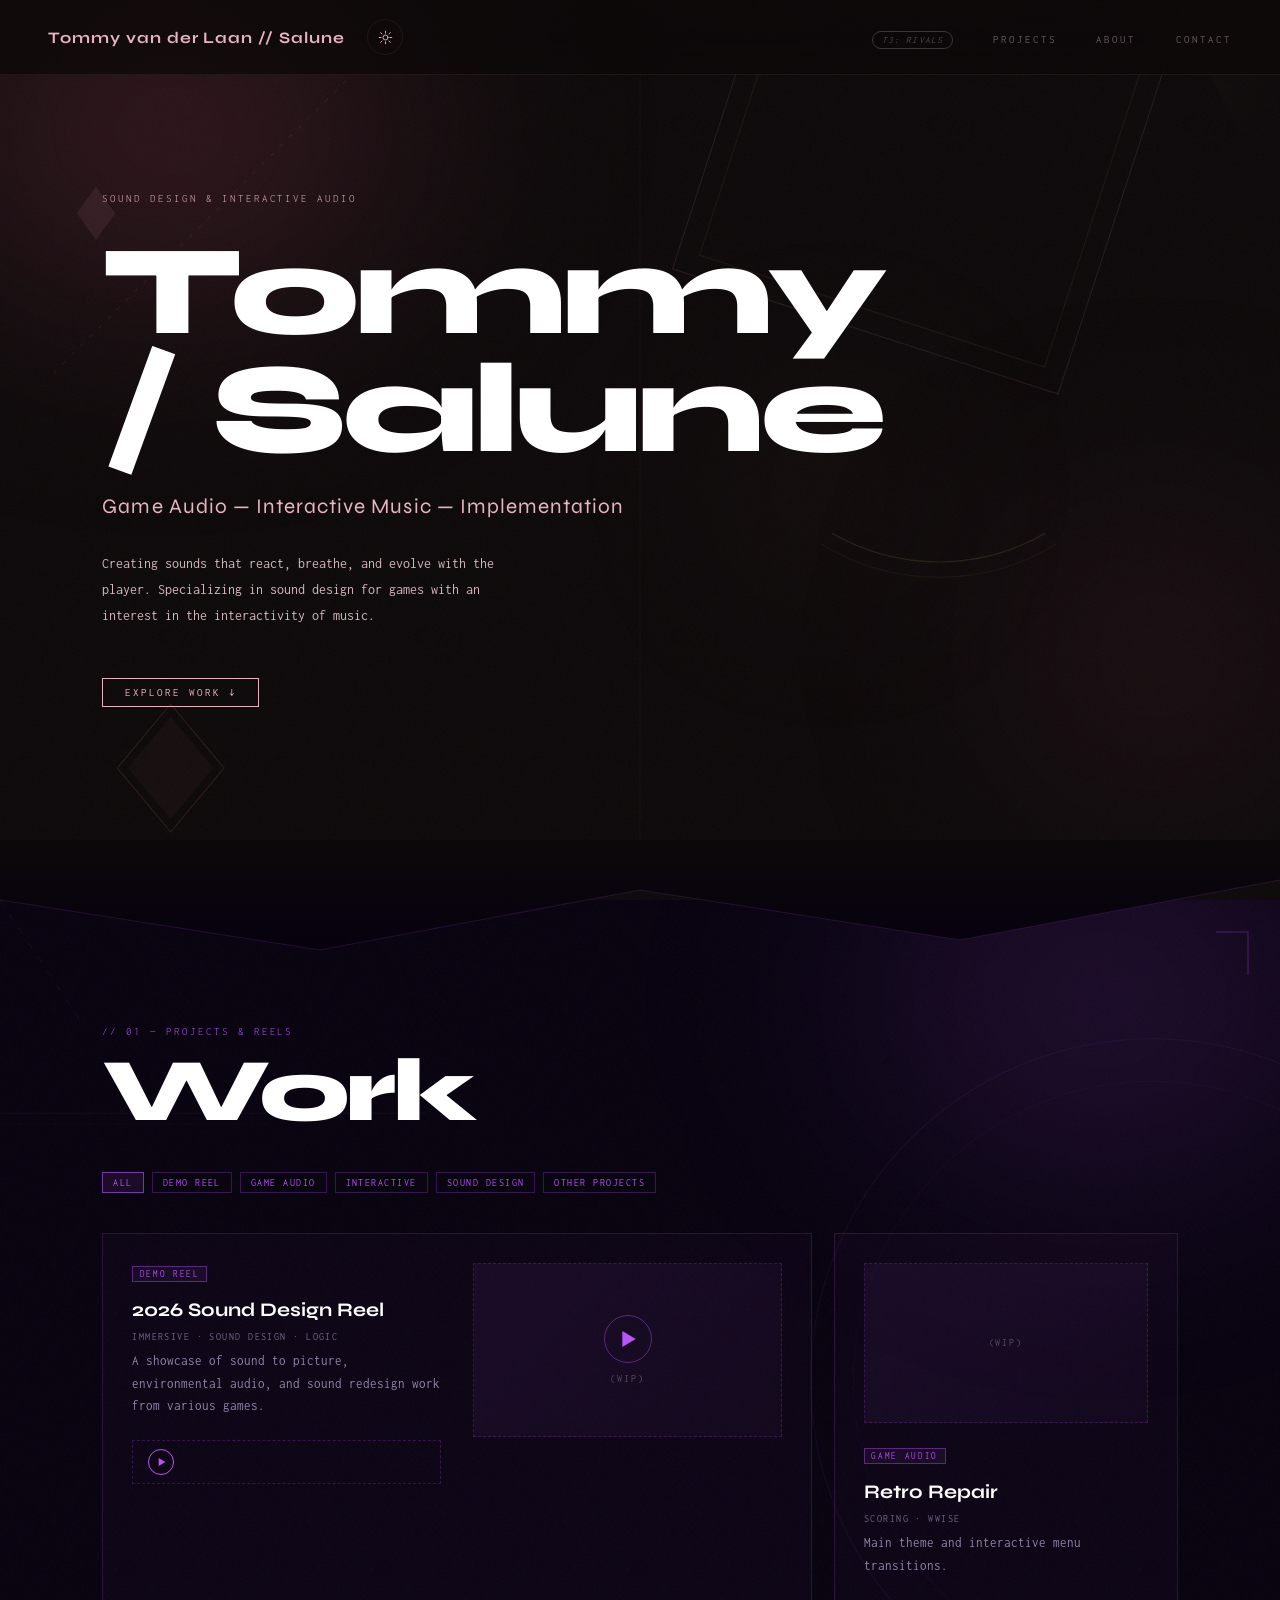
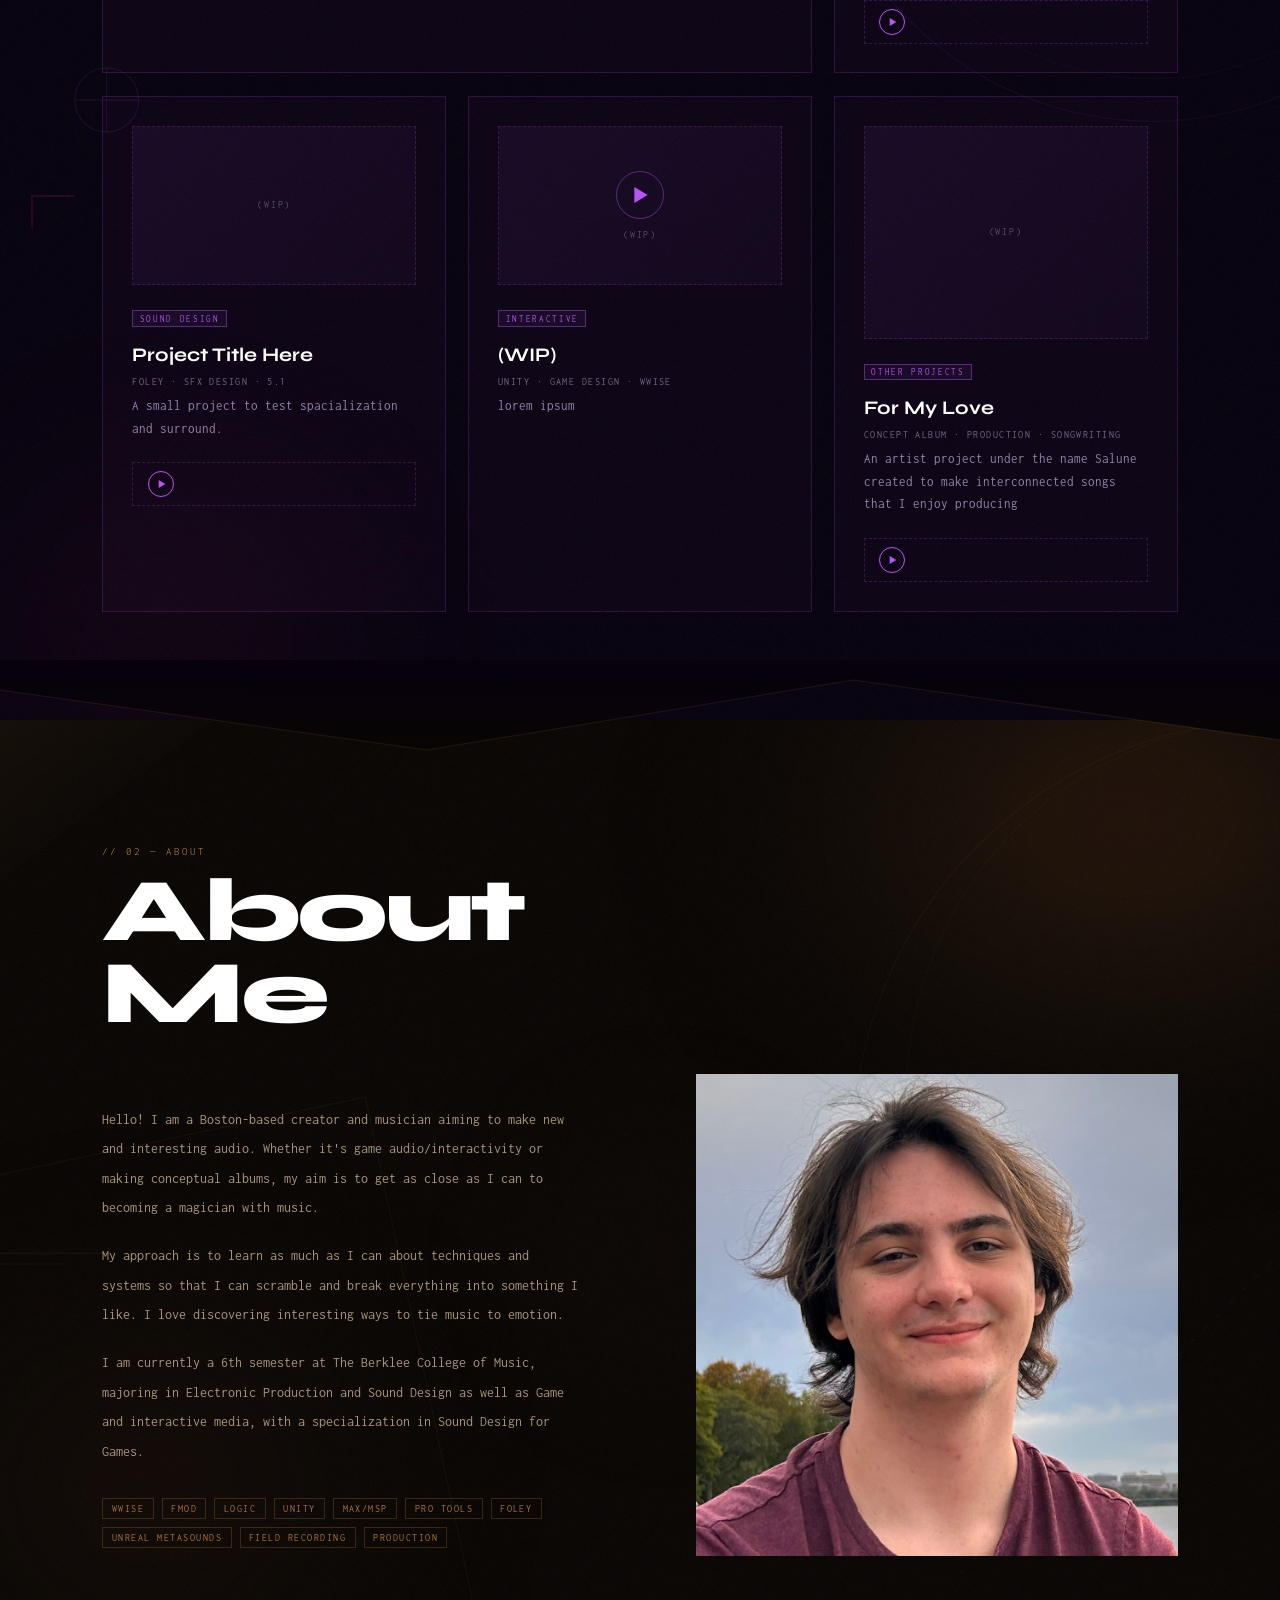
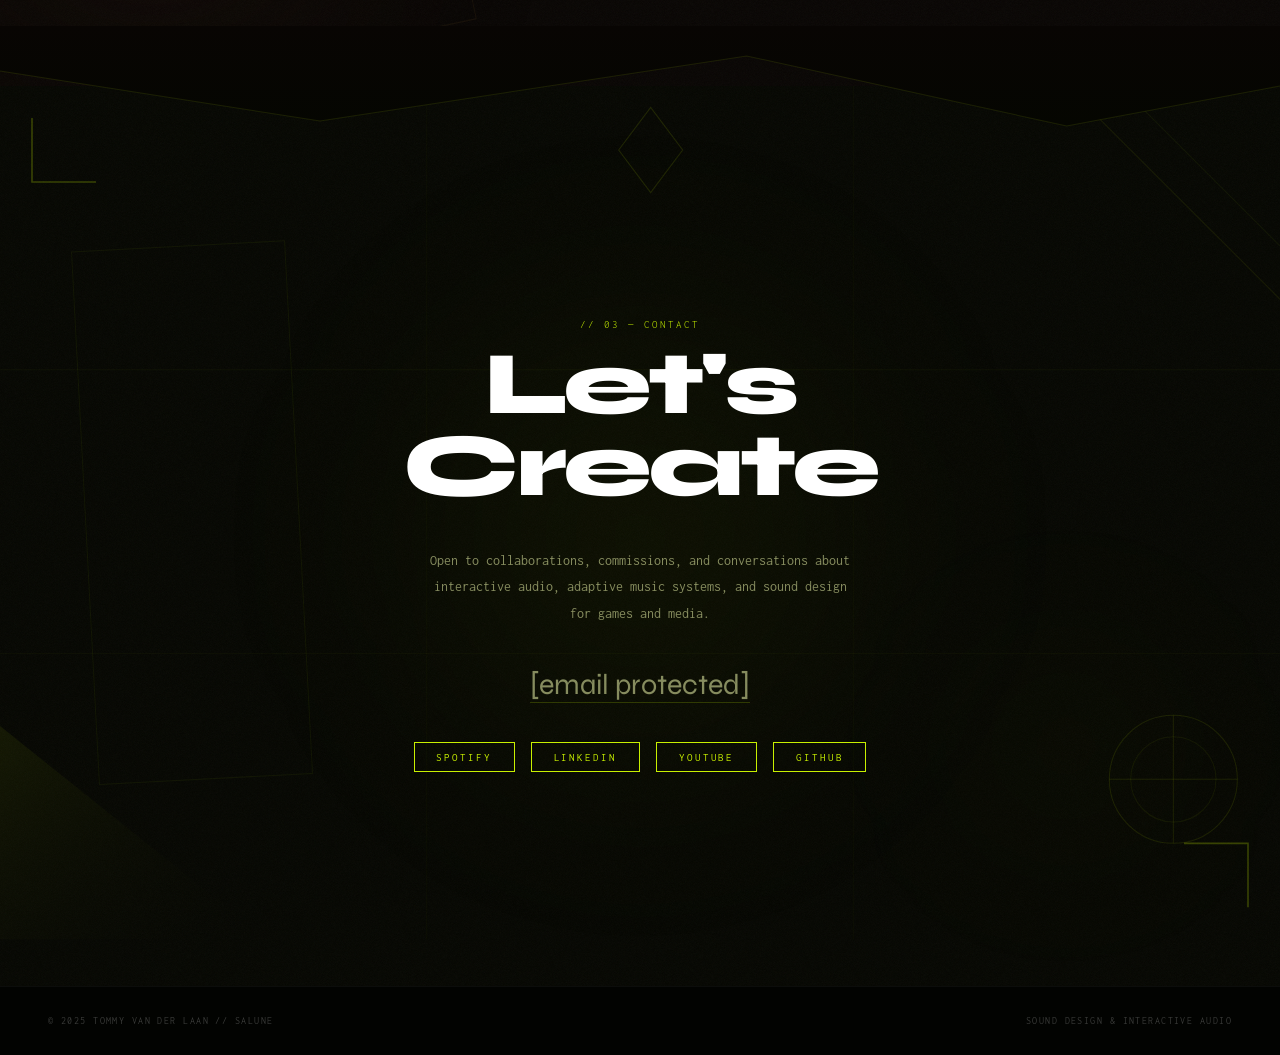
==== index.html @ 40deed5f "test8 Light Dark" ====
<!DOCTYPE html>
<html lang="en" data-theme="dark">
<head>
  <meta charset="UTF-8" />
  <meta name="viewport" content="width=device-width, initial-scale=1.0" />
  <title>Tommy van der Laan // Salune — Sound Design & Game Audio</title>
  <link rel="preconnect" href="https://fonts.googleapis.com" />
  <link rel="preconnect" href="https://fonts.gstatic.com" crossorigin />
  <link href="https://fonts.googleapis.com/css2?family=Syne:wght@400;700;800&family=Inconsolata:wght@300;400;500&display=swap" rel="stylesheet" />
  <style>

    /* ═══════════════════════════════════════════════════════════
       THEME VARIABLES
    ═══════════════════════════════════════════════════════════ */
    :root {
      --font-display: 'Syne', sans-serif;
      --font-mono: 'Inconsolata', monospace;
      --theme-t: 0.9s ease;
    }

    /* ── DARK MODE ── */
    [data-theme="dark"] {
      --hero-bg:       #0c0809;
      --hero-bloom1:   rgba(107,45,62,0.55);
      --hero-bloom2:   rgba(58,26,40,0.6);
      --hero-bloom3:   rgba(200,112,96,0.12);
      --hero-acc:      #e8b4c0;
      --hero-acc-r:    232; --hero-acc-g: 180; --hero-acc-b: 192;
      --hero-text:     #d4b8be;
      --hero-title:    #ffffff;

      --works-bg:      #06010e;
      --works-bloom1:  rgba(184,85,245,0.18);
      --works-bloom2:  rgba(255,61,110,0.09);
      --works-acc:     #b855f5;
      --works-acc-r:   184; --works-acc-g: 85; --works-acc-b: 245;
      --works-sec-r:   255; --works-sec-g: 61; --works-sec-b: 110;
      --works-text:    #ddc8f8;
      --works-title:   #ffffff;
      --card-bg:       rgba(184,85,245,0.025);
      --card-border:   rgba(184,85,245,0.18);
      --card-hover:    rgba(184,85,245,0.55);

      --about-bg:      #080503;
      --about-bloom1:  rgba(61,34,16,0.75);
      --about-bloom2:  rgba(30,16,8,0.8);
      --about-bloom3:  rgba(200,136,64,0.07);
      --about-acc:     #c88840;
      --about-acc-r:   200; --about-acc-g: 136; --about-acc-b: 64;
      --about-text:    #cdb898;
      --about-title:   #ffffff;

      --contact-bg:    #050601;
      --contact-bloom1:rgba(140,175,0,0.08);
      --contact-bloom2:rgba(200,240,0,0.05);
      --contact-acc:   #c8f000;
      --contact-acc-r: 200; --contact-acc-g: 240; --contact-acc-b: 0;
      --contact-text:  #c8d090;
      --contact-title: #ffffff;

      --nav-bg:        rgba(12,8,9,0.75);
      --nav-border:    rgba(232,180,192,0.08);
      --nav-link:      rgba(212,184,190,0.45);
      --footer-bg:     #020301;
      --footer-border: rgba(255,255,255,0.04);
      --footer-text:   rgba(255,255,255,0.22);
      --grain-op:      0.04;
      --ph-color:      rgba(255,255,255,0.28);

      --b1-from: #0c0809; --b1-to: #06010e;
      --b2-from: #06010e; --b2-to: #080503;
      --b3-from: #080503; --b3-to: #050601;
    }

    /* ── LIGHT MODE ── */
    [data-theme="light"] {
      --hero-bg:       #fdf0f3;
      --hero-bloom1:   rgba(225,155,170,0.3);
      --hero-bloom2:   rgba(240,190,200,0.35);
      --hero-bloom3:   rgba(215,135,115,0.1);
      --hero-acc:      #a03050;
      --hero-acc-r:    160; --hero-acc-g: 48; --hero-acc-b: 80;
      --hero-text:     #6a3040;
      --hero-title:    #28080e;

      --works-bg:      #f2eeff;
      --works-bloom1:  rgba(150,90,210,0.12);
      --works-bloom2:  rgba(210,90,130,0.09);
      --works-acc:     #6020a0;
      --works-acc-r:   96; --works-acc-g: 32; --works-acc-b: 160;
      --works-sec-r:   180; --works-sec-g: 40; --works-sec-b: 90;
      --works-text:    #3a1855;
      --works-title:   #15002a;
      --card-bg:       rgba(96,32,160,0.04);
      --card-border:   rgba(96,32,160,0.18);
      --card-hover:    rgba(96,32,160,0.45);

      --about-bg:      #fdf4e8;
      --about-bloom1:  rgba(200,150,80,0.2);
      --about-bloom2:  rgba(220,170,110,0.18);
      --about-bloom3:  rgba(170,110,40,0.06);
      --about-acc:     #7a4008;
      --about-acc-r:   122; --about-acc-g: 64; --about-acc-b: 8;
      --about-text:    #52300a;
      --about-title:   #260e00;

      --contact-bg:    #eef8f0;
      --contact-bloom1:rgba(60,140,80,0.1);
      --contact-bloom2:rgba(80,160,60,0.07);
      --contact-acc:   #1e6832;
      --contact-acc-r: 30; --contact-acc-g: 104; --contact-acc-b: 50;
      --contact-text:  #1e3a28;
      --contact-title: #081408;

      --nav-bg:        rgba(253,240,243,0.88);
      --nav-border:    rgba(160,48,80,0.1);
      --nav-link:      rgba(106,48,64,0.5);
      --footer-bg:     #e4d4d8;
      --footer-border: rgba(0,0,0,0.06);
      --footer-text:   rgba(0,0,0,0.38);
      --grain-op:      0.022;
      --ph-color:      rgba(0,0,0,0.22);

      --b1-from: #fdf0f3; --b1-to: #f2eeff;
      --b2-from: #f2eeff; --b2-to: #fdf4e8;
      --b3-from: #fdf4e8; --b3-to: #eef8f0;
    }

    /* ═══════════════════════════════════════════════════════════
       RESET & BASE
    ═══════════════════════════════════════════════════════════ */
    *, *::before, *::after { box-sizing: border-box; margin: 0; padding: 0; }
    html { scroll-behavior: smooth; }
    body {
      font-family: var(--font-mono);
      background: var(--hero-bg);
      overflow-x: hidden;
      cursor: crosshair;
      transition: background var(--theme-t);
    }

    /* Broad theme transition */
    * { transition: background-color var(--theme-t), color var(--theme-t), border-color var(--theme-t), box-shadow var(--theme-t); }
    /* But don't slow down hover transforms */
    .project-card { transition: background-color var(--theme-t), color var(--theme-t), border-color var(--theme-t), transform 0.3s ease, box-shadow 0.3s ease !important; }
    .btn { transition: background-color 0.3s, color var(--theme-t), border-color var(--theme-t) !important; }
    .filter-tab { transition: background-color 0.25s, color var(--theme-t), border-color var(--theme-t) !important; }

    /* ═══════════════════════════════════════════════════════════
       GRAIN
    ═══════════════════════════════════════════════════════════ */
    .grain {
      position: absolute; inset: 0; pointer-events: none; z-index: 1;
      opacity: var(--grain-op);
      background-image: url("data:image/svg+xml,%3Csvg viewBox='0 0 512 512' xmlns='http://www.w3.org/2000/svg'%3E%3Cfilter id='n'%3E%3CfeTurbulence type='fractalNoise' baseFrequency='0.75' numOctaves='4' stitchTiles='stitch'/%3E%3C/filter%3E%3Crect width='100%25' height='100%25' filter='url(%23n)'/%3E%3C/svg%3E");
      background-size: 256px;
    }

    /* ═══════════════════════════════════════════════════════════
       SECTIONS
    ═══════════════════════════════════════════════════════════ */
    section {
      position: relative; min-height: 100vh;
      padding: 12vh 8vw; display: flex;
      flex-direction: column; justify-content: center; overflow: hidden;
    }
    .content { position: relative; z-index: 10; }

    /* ═══════════════════════════════════════════════════════════
       ORBS
    ═══════════════════════════════════════════════════════════ */
    .orb {
      position: absolute; border-radius: 50%;
      filter: blur(100px); pointer-events: none; z-index: 0;
    }
    .orb-drift      { animation: drift 14s ease-in-out infinite alternate; }
    .orb-drift-slow { animation: drift 22s ease-in-out infinite alternate-reverse; }
    @keyframes drift {
      from { transform: translate(0,0) scale(1); }
      to   { transform: translate(60px,-40px) scale(1.12); }
    }

    /* ═══════════════════════════════════════════════════════════
       GEO LAYERS
    ═══════════════════════════════════════════════════════════ */
    .geo-layer {
      position: absolute; inset: 0; z-index: 2;
      pointer-events: none; overflow: hidden;
    }

    /* ═══════════════════════════════════════════════════════════
       NAV
    ═══════════════════════════════════════════════════════════ */
    nav {
      position: fixed; top: 0; left: 0; right: 0; z-index: 200;
      display: flex; justify-content: space-between; align-items: center;
      padding: 1.2rem 3rem;
      background: var(--nav-bg);
      backdrop-filter: blur(20px);
      border-bottom: 1px solid var(--nav-border);
    }
    .nav-left { display: flex; align-items: center; gap: 1.4rem; }
    .nav-logo {
      font-family: var(--font-display); font-weight: 700; font-size: 1rem;
      color: var(--hero-acc); text-decoration: none; letter-spacing: 0.06em;
    }
    .nav-links { display: flex; gap: 2.5rem; list-style: none; }
    .nav-links a {
      font-size: 0.68rem; letter-spacing: 0.18em; text-transform: uppercase;
      text-decoration: none; color: var(--nav-link);
    }
    .nav-links a:hover { color: var(--hero-acc); }

    /* ── Theme toggle ── */
    #theme-toggle {
      position: relative;
      width: 36px; height: 36px; background: transparent;
      border: 1px solid var(--nav-border); border-radius: 50%;
      cursor: pointer; display: flex; align-items: center; justify-content: center;
      color: var(--hero-acc); flex-shrink: 0; padding: 0;
    }
    #theme-toggle:hover { background: rgba(128,128,128,0.08); }
    #theme-toggle svg {
      width: 15px; height: 15px; position: absolute;
      transition: opacity 0.45s ease, transform 0.55s ease;
    }
    .icon-sun  { opacity: 1;  transform: rotate(0deg) scale(1); }
    .icon-moon { opacity: 0;  transform: rotate(-30deg) scale(0.7); }
    [data-theme="light"] .icon-sun  { opacity: 0;  transform: rotate(30deg) scale(0.7); }
    [data-theme="light"] .icon-moon { opacity: 1;  transform: rotate(0deg) scale(1); }

    /* ═══════════════════════════════════════════════════════════
       TYPOGRAPHY
    ═══════════════════════════════════════════════════════════ */
    .display { font-family: var(--font-display); font-weight: 800; line-height: 0.92; letter-spacing: -0.04em; }
    .mono-label { font-family: var(--font-mono); font-weight: 300; letter-spacing: 0.18em; text-transform: uppercase; font-size: 0.68rem; }

    /* ═══════════════════════════════════════════════════════════
       BUTTONS
    ═══════════════════════════════════════════════════════════ */
    .btn {
      display: inline-block; padding: 0.75em 2em;
      font-family: var(--font-mono); font-size: 0.68rem;
      letter-spacing: 0.18em; text-transform: uppercase;
      text-decoration: none; border: 1px solid currentColor; background: transparent; cursor: pointer;
    }

    /* ═══════════════════════════════════════════════════════════
       SECTION 1 — HERO
    ═══════════════════════════════════════════════════════════ */
    #hero { background: var(--hero-bg); color: var(--hero-text); }
    #hero .orb-a { width:700px; height:500px; background: radial-gradient(ellipse, var(--hero-bloom1), transparent 68%); top:-120px; left:-180px; }
    #hero .orb-b { width:400px; height:400px; background: radial-gradient(ellipse, var(--hero-bloom2), transparent 68%); bottom:5%; right:-80px; }
    #hero .orb-c { width:250px; height:250px; background: radial-gradient(ellipse, var(--hero-bloom3), transparent 70%); top:40%; left:55%; }

    .hero-eyebrow { color: var(--hero-acc); margin-bottom: 1.8rem; opacity: 0.75; }
    .hero-title { font-size: clamp(3rem,10vw,9rem); color: var(--hero-title); margin-bottom: 0.2em; }
    .hero-subtitle { font-size: clamp(0.85rem,2vw,1.3rem); font-family: var(--font-display); font-weight: 400; color: var(--hero-acc); margin-bottom: 2rem; opacity: 0.6; letter-spacing: 0.05em; }
    .hero-desc { max-width: 420px; line-height: 1.9; font-size: 0.86rem; color: var(--hero-text); opacity: 0.7; margin-bottom: 3rem; }
    .btn-hero { color: var(--hero-acc); }
    .btn-hero:hover { background: rgba(var(--hero-acc-r),var(--hero-acc-g),var(--hero-acc-b),0.1); }



    /* ═══════════════════════════════════════════════════════════
       SECTION BLEED PANELS
    ═══════════════════════════════════════════════════════════ */
    .transition-panel { position:relative; height:120px; overflow:hidden; margin-top:-60px; margin-bottom:-60px; z-index:15; pointer-events:none; }
    .transition-panel svg { display:block; }

    /* ═══════════════════════════════════════════════════════════
       SECTION 2 — PROJECTS
    ═══════════════════════════════════════════════════════════ */
    #works { background: var(--works-bg); color: var(--works-text); padding-top: 14vh; }
    #works .orb-d { width:750px; height:600px; background: radial-gradient(ellipse, var(--works-bloom1), transparent 65%); top:-200px; right:-200px; }
    #works .orb-e { width:500px; height:400px; background: radial-gradient(ellipse, var(--works-bloom2), transparent 65%); bottom:-100px; left:-80px; }

    .section-label { margin-bottom: 0.8rem; color: var(--works-acc); }
    .section-title { font-size: clamp(2.8rem,7vw,7rem); color: var(--works-title); margin-bottom: 2.5rem; }

    /* Filter tabs */
    .filter-tabs { display:flex; flex-wrap:wrap; gap:0.5rem; margin-bottom: 2.5rem; }
    .filter-tab {
      font-family: var(--font-mono); font-size:0.62rem; letter-spacing:0.15em; text-transform:uppercase;
      padding: 0.4em 1em; background: transparent;
      border: 1px solid rgba(var(--works-acc-r),var(--works-acc-g),var(--works-acc-b),0.25);
      color: var(--works-acc); cursor: pointer;
    }
    .filter-tab:hover, .filter-tab.active {
      background: rgba(var(--works-acc-r),var(--works-acc-g),var(--works-acc-b),0.1);
      border-color: rgba(var(--works-acc-r),var(--works-acc-g),var(--works-acc-b),0.6);
    }

    /* Projects grid */
    .projects-grid { display:grid; grid-template-columns: repeat(auto-fill, minmax(300px,1fr)); gap:1.4rem; }

    .project-card {
      border: 1px solid var(--card-border);
      padding: 1.8rem; position:relative; overflow:hidden;
      background: var(--card-bg); cursor:pointer;
    }
    .project-card::before {
      content:''; position:absolute; inset:0;
      background: linear-gradient(135deg, rgba(var(--works-acc-r),var(--works-acc-g),var(--works-acc-b),0.07), transparent 60%);
      opacity:0; transition: opacity 0.3s !important;
    }
    .project-card:hover { border-color: var(--card-hover); transform:translateY(-5px); box-shadow: 0 20px 55px rgba(var(--works-acc-r),var(--works-acc-g),var(--works-acc-b),0.1); }
    .project-card:hover::before { opacity:1; }
    .project-card.wide { grid-column: span 2; display:grid; grid-template-columns:1fr 1fr; gap:2rem; align-items:start; }
    @media (max-width:700px) { .project-card.wide { grid-column:span 1; grid-template-columns:1fr; } }

    .card-type-badge {
      display:inline-block; font-size:0.58rem; letter-spacing:0.18em; text-transform:uppercase;
      padding:0.25em 0.7em; margin-bottom:1rem;
      border: 1px solid rgba(var(--works-acc-r),var(--works-acc-g),var(--works-acc-b),0.4);
      color: var(--works-acc); background: rgba(var(--works-acc-r),var(--works-acc-g),var(--works-acc-b),0.07);
    }
    .card-tag { font-size:0.6rem; letter-spacing:0.15em; text-transform:uppercase; color:var(--works-text); opacity:0.5; margin-bottom:0.5rem; }
    .card-title { font-family:var(--font-display); font-size:1.2rem; font-weight:700; color:var(--works-title); margin-bottom:0.7rem; }
    .card-desc { font-size:0.8rem; line-height:1.75; color:var(--works-text); opacity:0.65; margin-bottom:1.4rem; }

    .img-placeholder, .video-placeholder {
      width:100%; aspect-ratio:16/9;
      background: linear-gradient(135deg, rgba(var(--works-acc-r),var(--works-acc-g),var(--works-acc-b),0.07), rgba(var(--works-acc-r),var(--works-acc-g),var(--works-acc-b),0.03));
      border: 1px dashed rgba(var(--works-acc-r),var(--works-acc-g),var(--works-acc-b),0.2);
      display:flex; align-items:center; justify-content:center;
      font-size:0.6rem; letter-spacing:0.2em; text-transform:uppercase;
      color:var(--ph-color); margin-bottom:1.4rem;
    }
    .img-placeholder.tall { aspect-ratio:4/3; }
    .video-placeholder { flex-direction:column; gap:0.7rem; cursor:pointer; }
    .video-play-icon { width:48px; height:48px; border-radius:50%; border:1px solid rgba(var(--works-acc-r),var(--works-acc-g),var(--works-acc-b),0.4); display:flex; align-items:center; justify-content:center; }
    .video-play-icon svg { width:16px; height:16px; fill: var(--works-acc); margin-left:3px; }
    .video-label { font-size:0.6rem; letter-spacing:0.2em; text-transform:uppercase; color:var(--ph-color); }

    .audio-bar { height:44px; border:1px dashed rgba(var(--works-acc-r),var(--works-acc-g),var(--works-acc-b),0.22); display:flex; align-items:center; gap:0.8rem; padding:0 0.9rem; }
    .play-btn { width:26px; height:26px; border:1px solid var(--works-acc); border-radius:50%; display:flex; align-items:center; justify-content:center; cursor:pointer; flex-shrink:0; }
    .play-btn:hover { background: rgba(var(--works-acc-r),var(--works-acc-g),var(--works-acc-b),0.15); }
    .play-btn svg { width:8px; height:8px; fill:var(--works-acc); margin-left:2px; }
    .waveform-bars { display:flex; align-items:center; gap:2px; flex:1; height:22px; }
    .bar { width:3px; border-radius:1px; animation: barB 1.6s ease-in-out infinite; }
    .bar:nth-child(2n) { animation-delay:0.2s; }
    .bar:nth-child(3n) { animation-delay:0.55s; }
    .bar:nth-child(5n) { animation-delay:0.9s; }
    @keyframes barB { 0%,100% { height:4px; opacity:0.5; } 50% { height:18px; opacity:1; } }

    /* ═══════════════════════════════════════════════════════════
       SECTION 3 — ABOUT
    ═══════════════════════════════════════════════════════════ */
    #about { background: var(--about-bg); color: var(--about-text); padding-top:14vh; }
    #about .orb-f { width:800px; height:500px; background: radial-gradient(ellipse, var(--about-bloom1), transparent 65%); top:-150px; right:-250px; }
    #about .orb-g { width:500px; height:400px; background: radial-gradient(ellipse, var(--about-bloom2), transparent 65%); bottom:0; left:-100px; }
    #about .orb-h { width:300px; height:300px; background: radial-gradient(ellipse, var(--about-bloom3), transparent 65%); top:40%; left:40%; }

    .about-label { color: var(--about-acc); }
    .about-title { color: var(--about-title) !important; }
    .about-grid { display:grid; grid-template-columns:1fr 1fr; gap:7rem; align-items:center; }
    @media (max-width:768px) { .about-grid { grid-template-columns:1fr; gap:3rem; } }
    .about-body { font-size:0.88rem; line-height:2.1; color:var(--about-text); opacity:0.8; }
    .about-body p+p { margin-top:1.3em; }

    .skills-list { display:flex; flex-wrap:wrap; gap:0.5rem; margin-top:2rem; }
    .skill-tag {
      font-size:0.62rem; letter-spacing:0.15em; text-transform:uppercase;
      padding:0.4em 0.85em;
      border:1px solid rgba(var(--about-acc-r),var(--about-acc-g),var(--about-acc-b),0.28);
      color:var(--about-acc); opacity:0.85;
    }
    .skill-tag:hover { opacity:1; }

    .portrait-placeholder {
      width:100%; aspect-ratio:3/4; max-width:360px; margin:0 auto;
      background: linear-gradient(160deg, var(--about-bloom1), var(--about-bloom2));
      border:1px dashed rgba(var(--about-acc-r),var(--about-acc-g),var(--about-acc-b),0.22);
      display:flex; align-items:center; justify-content:center;
      font-size:0.6rem; letter-spacing:0.2em; text-transform:uppercase;
      color:var(--about-acc); opacity:0.45; position:relative;
    }
    .portrait-placeholder::before { content:''; position:absolute; inset:10px; border:1px solid rgba(var(--about-acc-r),var(--about-acc-g),var(--about-acc-b),0.1); }

    /* ═══════════════════════════════════════════════════════════
       SECTION 4 — CONTACT
    ═══════════════════════════════════════════════════════════ */
    #contact { background:var(--contact-bg); color:var(--contact-text); align-items:center; text-align:center; padding-top:14vh; }
    #contact .orb-i { width:700px; height:700px; background: radial-gradient(ellipse, var(--contact-bloom1), transparent 65%); top:50%; left:50%; transform:translate(-50%,-50%); }
    #contact .orb-j { width:300px; height:300px; background: radial-gradient(ellipse, var(--contact-bloom2), transparent 65%); bottom:10%; right:5%; }

    .contact-label { color:var(--contact-acc); }
    .contact-title { color:var(--contact-title) !important; }
    .contact-desc { max-width:440px; font-size:0.85rem; line-height:1.95; opacity:0.65; margin:0 auto 2.5rem; }
    .email-display { font-family:var(--font-display); font-size:clamp(1.1rem,2.5vw,1.8rem); font-weight:400; color:var(--contact-text); margin-bottom:2.5rem; opacity:0.65; }
    .email-display a { color:inherit; text-decoration:none; border-bottom:1px solid rgba(var(--contact-acc-r),var(--contact-acc-g),var(--contact-acc-b),0.3); }
    .email-display a:hover { color:var(--contact-acc); border-color:var(--contact-acc); }
    .contact-links { display:flex; gap:1rem; justify-content:center; flex-wrap:wrap; }
    .btn-contact { color:var(--contact-acc); }
    .btn-contact:hover { background: rgba(var(--contact-acc-r),var(--contact-acc-g),var(--contact-acc-b),0.08); }

    /* ═══════════════════════════════════════════════════════════
       FOOTER
    ═══════════════════════════════════════════════════════════ */
    footer { background:var(--footer-bg); padding:1.8rem 3rem; display:flex; justify-content:space-between; align-items:center; border-top:1px solid var(--footer-border); }
    footer span { font-size:0.6rem; letter-spacing:0.15em; text-transform:uppercase; color:var(--footer-text); }

    /* ═══════════════════════════════════════════════════════════
       FADE-UP
    ═══════════════════════════════════════════════════════════ */
    /* Pure CSS entrance animations — no JS required */
    @keyframes fadeUp {
      from { opacity: 0; transform: translateY(24px); }
      to   { opacity: 1; transform: translateY(0); }
    }
    .fade-up { animation: fadeUp 0.8s ease forwards; opacity: 0; }
    .fade-up.d1 { animation-delay: 0.1s; }
    .fade-up.d2 { animation-delay: 0.22s; }
    .fade-up.d3 { animation-delay: 0.36s; }
    .fade-up.d4 { animation-delay: 0.52s; }
    .fade-up.d5 { animation-delay: 0.68s; }


    /* ═══════════════════════════════════════════════════════════
       MOBILE (≤ 600px)
    ═══════════════════════════════════════════════════════════ */
    @media (max-width: 600px) {
      nav { padding: 1rem 1.2rem; }
      .nav-links { gap: 1.2rem; }
      .nav-links a { font-size: 0.6rem; letter-spacing: 0.1em; }
      .nav-logo { font-size: 0.75rem; max-width: 180px; white-space: nowrap; overflow: hidden; text-overflow: ellipsis; }
      section { padding: 10vh 5vw; }
      #works, #about, #contact { padding-top: 12vh; }
      .hero-title { font-size: clamp(1.8rem, 9vw, 2.8rem); }
      .hero-subtitle { font-size: 0.8rem; }
      .hero-desc { font-size: 0.78rem; max-width: 100%; }
      .btn { padding: 0.6em 1.3em; font-size: 0.6rem; }
      .section-title { font-size: clamp(1.9rem, 9vw, 3rem); margin-bottom: 1.4rem; }
      .mono-label, .section-label { font-size: 0.58rem; }
      .filter-tabs { gap: 0.35rem; margin-bottom: 1.4rem; }
      .filter-tab { font-size: 0.54rem; padding: 0.38em 0.65em; letter-spacing: 0.08em; }
      .projects-grid { grid-template-columns: 1fr; gap: 1rem; }
      .project-card { padding: 1.2rem; }
      .project-card.wide { grid-column: span 1; grid-template-columns: 1fr; gap: 1rem; }
      .card-title { font-size: 1rem; }
      .card-desc { font-size: 0.75rem; }
      .card-tag { font-size: 0.55rem; }
      .card-type-badge { font-size: 0.5rem; padding: 0.2em 0.55em; }
      .about-grid { grid-template-columns: 1fr; gap: 2rem; }
      .about-title { font-size: clamp(1.9rem, 9vw, 3rem) !important; }
      .about-body { font-size: 0.8rem; line-height: 1.85; }
      .skill-tag { font-size: 0.55rem; padding: 0.32em 0.65em; }
      .contact-title { font-size: clamp(1.9rem, 9vw, 3rem) !important; }
      .contact-desc { font-size: 0.76rem; }
      .email-display { font-size: clamp(0.85rem, 4vw, 1.2rem); }
      .contact-links { gap: 0.5rem; }
      footer { padding: 1.2rem 1rem; flex-direction: column; gap: 0.3rem; text-align: center; }
      footer span { font-size: 0.53rem; }
    }

    /* ── Tablet (601px–900px) ── */
    @media (min-width: 601px) and (max-width: 900px) {
      nav { padding: 1.1rem 2rem; }
      section { padding: 10vh 6vw; }
      .hero-title { font-size: clamp(2rem, 6vw, 3.8rem); }
      .section-title { font-size: clamp(2rem, 6vw, 4rem); }
      .about-grid { gap: 3rem; }
      .projects-grid { grid-template-columns: repeat(auto-fill, minmax(240px, 1fr)); }
      .project-card.wide { grid-column: span 2; }
    }

    /* ── Rivals nav button ── */
    #rivals-nav-btn {
      font-style: italic;
      border: 1px solid rgba(255,255,255,0.25) !important;
      border-radius: 20px;
      padding: .28em .95em;
      font-size: .58rem;
      letter-spacing: .12em;
      opacity: .75;
      transition: opacity .2s, border-color .2s;
    }
    #rivals-nav-btn:hover { opacity: 1; border-color: rgba(255,255,255,0.6) !important; }
  </style>
</head>
<body>

  <!-- NAV -->
  <nav id="main-nav">
    <div class="nav-left">
      <a class="nav-logo" href="#hero">Tommy van der Laan // Salune</a>
      <button id="theme-toggle" aria-label="Toggle theme">
        <svg class="icon-sun" viewBox="0 0 24 24" fill="none" stroke="currentColor" stroke-width="1.5" stroke-linecap="round">
          <circle cx="12" cy="12" r="4"/>
          <line x1="12" y1="2"  x2="12" y2="5"/>  <line x1="12" y1="19" x2="12" y2="22"/>
          <line x1="2"  y1="12" x2="5"  y2="12"/>  <line x1="19" y1="12" x2="22" y2="12"/>
          <line x1="4.22" y1="4.22"   x2="6.34" y2="6.34"/>  <line x1="17.66" y1="17.66" x2="19.78" y2="19.78"/>
          <line x1="4.22" y1="19.78"  x2="6.34" y2="17.66"/> <line x1="17.66" y1="6.34"  x2="19.78" y2="4.22"/>
        </svg>
        <svg class="icon-moon" viewBox="0 0 24 24" fill="none" stroke="currentColor" stroke-width="1.5" stroke-linecap="round">
          <path d="M21 12.79A9 9 0 1 1 11.21 3 7 7 0 0 0 21 12.79z"/>
        </svg>
      </button>
    </div>
    <ul class="nav-links">
      <li><a href="/rivals/" id="rivals-nav-btn" style="border:1px solid rgba(255,255,255,0.2);border-radius:20px;padding:.3em .9em;font-size:.6rem;letter-spacing:.12em;transition:all .2s;">T3: Rivals</a></li>
      <li><a href="#works">Projects</a></li>
      <li><a href="#about">About</a></li>
      <li><a href="#contact">Contact</a></li>
    </ul>
  </nav>


  <!-- ══ HERO ══ -->
  <section id="hero">
    <div class="grain"></div>
    <div class="orb orb-a orb-drift"></div>
    <div class="orb orb-b orb-drift-slow"></div>
    <div class="orb orb-c orb-drift"></div>

    <svg class="geo-layer hero-geo" viewBox="0 0 1200 800" preserveAspectRatio="xMidYMid slice" xmlns="http://www.w3.org/2000/svg">
      <defs>
        <linearGradient id="tg" x1="0%" y1="0%" x2="100%" y2="100%">
          <stop offset="0%" stop-color="rgba(201,112,96,0.06)"/><stop offset="100%" stop-color="transparent"/>
        </linearGradient>
      </defs>
      <rect x="680" y="-60" width="380" height="380" fill="none" stroke="rgba(232,180,192,0.1)" stroke-width="1" transform="rotate(18 870 130)"/>
      <rect x="700" y="-40" width="340" height="340" fill="none" stroke="rgba(240,192,112,0.07)" stroke-width="1" transform="rotate(18 870 130)"/>
      <polygon points="110,720 160,660 210,720 160,780" fill="none" stroke="rgba(201,112,96,0.18)" stroke-width="1"/>
      <polygon points="120,720 160,672 200,720 160,768" fill="rgba(201,112,96,0.05)"/>
      <line x1="600" y1="0" x2="600" y2="800" stroke="rgba(232,180,192,0.04)" stroke-width="1"/>
      <path d="M 980 500 A 200 200 0 0 1 780 500" fill="none" stroke="rgba(240,192,112,0.12)" stroke-width="1"/>
      <path d="M 990 510 A 210 210 0 0 1 770 510" fill="none" stroke="rgba(240,192,112,0.05)" stroke-width="1"/>
      <polygon points="72,200 90,175 108,200 90,225" fill="rgba(232,180,192,0.08)"/>
      <polygon points="1100,0 1200,0 1200,200" fill="url(#tg)"/>
      <line x1="50" y1="350" x2="350" y2="50" stroke="rgba(232,180,192,0.07)" stroke-width="1" stroke-dasharray="4 8"/>
    </svg>

    <div class="content">
      <p class="mono-label hero-eyebrow fade-up d1">Sound Design &amp; Interactive Audio</p>
      <h1 class="display hero-title fade-up d2">Tommy<br/>/ Salune</h1>
      <p class="hero-subtitle fade-up d3">Game Audio — Interactive Music — Implementation</p>
      <p class="hero-desc fade-up d4">Creating sounds that react, breathe, and evolve with the player. Specializing in sound design for games with an interest in the interactivity of music.</p>
      <a href="#works" class="btn btn-hero fade-up d5">Explore Work ↓</a>
    </div>

  </section>

  <!-- BLEED 1 -->
  <div class="transition-panel" id="bleed-1">
    <svg width="100%" height="100%" viewBox="0 0 1200 120" preserveAspectRatio="none" xmlns="http://www.w3.org/2000/svg">
      <defs><linearGradient id="b1g" x1="0%" y1="0%" x2="0%" y2="100%"><stop offset="0%" stop-color="var(--b1-from)"/><stop offset="100%" stop-color="var(--b1-to)"/></linearGradient></defs>
      <polygon points="0,0 1200,0 1200,40 900,100 600,50 300,110 0,60" fill="url(#b1g)"/>
      <polyline points="0,60 300,110 600,50 900,100 1200,40" fill="none" stroke="rgba(184,85,245,0.15)" stroke-width="1"/>
    </svg>
  </div>


  <!-- ══ PROJECTS ══ -->
  <section id="works">
    <div class="grain"></div>
    <div class="orb orb-d orb-drift"></div>
    <div class="orb orb-e orb-drift-slow"></div>

    <svg class="geo-layer neon-geo" viewBox="0 0 1200 900" preserveAspectRatio="xMidYMid slice" xmlns="http://www.w3.org/2000/svg">
      <circle cx="1080" cy="450" r="320" fill="none" stroke="rgba(184,85,245,0.07)" stroke-width="1"/>
      <circle cx="1080" cy="450" r="280" fill="none" stroke="rgba(184,85,245,0.04)" stroke-width="1"/>
      <line x1="0" y1="200" x2="400" y2="200" stroke="rgba(255,61,110,0.07)" stroke-width="1"/>
      <line x1="0" y1="210" x2="250" y2="210" stroke="rgba(255,61,110,0.04)" stroke-width="1"/>
      <polyline points="1140,30 1170,30 1170,70" fill="none" stroke="rgba(184,85,245,0.2)" stroke-width="1.5"/>
      <polyline points="30,870 30,840 70,840" fill="none" stroke="rgba(255,61,110,0.15)" stroke-width="1.5"/>
      <circle cx="100" cy="750" r="30" fill="none" stroke="rgba(184,85,245,0.12)" stroke-width="1"/>
      <line x1="70" y1="750" x2="130" y2="750" stroke="rgba(184,85,245,0.12)" stroke-width="1"/>
      <line x1="100" y1="720" x2="100" y2="780" stroke="rgba(184,85,245,0.12)" stroke-width="1"/>
      <line x1="0" y1="0" x2="80" y2="120" stroke="rgba(255,61,110,0.08)" stroke-width="1" stroke-dasharray="6 10"/>
    </svg>

    <div class="content">
      <p class="mono-label section-label">// 01 — Projects &amp; Reels</p>
      <h2 class="display section-title">Work</h2>

      <div class="filter-tabs">
        <button class="filter-tab active" data-filter="all">All</button>
        <button class="filter-tab" data-filter="reel">Demo Reel</button>
        <button class="filter-tab" data-filter="game">Game Audio</button>
        <button class="filter-tab" data-filter="interactive">Interactive</button>
        <button class="filter-tab" data-filter="sound">Sound Design</button>
        <button class="filter-tab" data-filter="other">Other Projects</button>
      </div>

      <div class="projects-grid">

        <!-- Wide: Demo Reel -->
        <div class="project-card wide" data-type="reel">
          <div>
            <span class="card-type-badge">Demo Reel</span>
            <h3 class="card-title">2026 Sound Design Reel</h3>
            <p class="card-tag">Immersive · Sound Design · Logic</p>
            <p class="card-desc">A showcase of sound to picture, environmental audio, and sound redesign work from various games.</p>
            <div class="audio-bar">
              <div class="play-btn"><svg viewBox="0 0 10 12"><polygon points="0,0 10,6 0,12"/></svg></div>
              <div class="waveform-bars" id="bars1"></div>
            </div>
          </div>
          <div class="video-placeholder">
            <div class="video-play-icon"><svg viewBox="0 0 10 12"><polygon points="0,0 10,6 0,12"/></svg></div>
            <span class="video-label">(WIP)</span>
          </div>
        </div>

        <!-- Game audio -->
        <div class="project-card" data-type="game">
          <div class="img-placeholder">(WIP)</div>
          <span class="card-type-badge">Game Audio</span>
          <h3 class="card-title">Retro Repair</h3>
          <p class="card-tag">Scoring · Wwise</p>
          <p class="card-desc">Main theme and interactive menu transitions.</p>
          <div class="audio-bar">
            <div class="play-btn"><svg viewBox="0 0 10 12"><polygon points="0,0 10,6 0,12"/></svg></div>
            <div class="waveform-bars" id="bars2"></div>
          </div>
        </div>

        <!-- Sound design -->
        <div class="project-card" data-type="sound">
          <div class="img-placeholder">(WIP)</div>
          <span class="card-type-badge">Sound Design</span>
          <h3 class="card-title">Project Title Here</h3>
          <p class="card-tag">Foley · SFX Design · 5.1</p>
          <p class="card-desc">A small project to test spacialization and surround. </p>
          <div class="audio-bar">
            <div class="play-btn"><svg viewBox="0 0 10 12"><polygon points="0,0 10,6 0,12"/></svg></div>
            <div class="waveform-bars" id="bars3"></div>
          </div>
        </div>

        <!-- Interactive -->
        <div class="project-card" data-type="interactive">
          <div class="video-placeholder">
            <div class="video-play-icon"><svg viewBox="0 0 10 12"><polygon points="0,0 10,6 0,12"/></svg></div>
            <span class="video-label">(WIP)</span>
          </div>
          <span class="card-type-badge">Interactive</span>
          <h3 class="card-title">(WIP)</h3>
          <p class="card-tag">Unity · Game Design · Wwise</p>
          <p class="card-desc">lorem ipsum</p>
        </div>

        <!-- Other Projects -->
        <div class="project-card" data-type="other">
          <div class="img-placeholder tall">(WIP)</div>
          <span class="card-type-badge">Other Projects</span>
          <h3 class="card-title">For My Love</h3>
          <p class="card-tag">Concept Album · Production · Songwriting</p>
          <p class="card-desc">An artist project under the name Salune created to make interconnected songs that I enjoy producing</p>
          <div class="audio-bar">
            <div class="play-btn"><svg viewBox="0 0 10 12"><polygon points="0,0 10,6 0,12"/></svg></div>
            <div class="waveform-bars" id="bars4"></div>
          </div>
        </div>

      </div>
    </div>
  </section>

  <!-- BLEED 2 -->
  <div class="transition-panel" id="bleed-2">
    <svg width="100%" height="100%" viewBox="0 0 1200 120" preserveAspectRatio="none" xmlns="http://www.w3.org/2000/svg">
      <defs><linearGradient id="b2g" x1="0%" y1="0%" x2="0%" y2="100%"><stop offset="0%" stop-color="var(--b2-from)"/><stop offset="100%" stop-color="var(--b2-to)"/></linearGradient></defs>
      <polygon points="0,0 1200,0 1200,80 800,20 400,90 0,30" fill="url(#b2g)"/>
      <polyline points="0,30 400,90 800,20 1200,80" fill="none" stroke="rgba(200,136,64,0.12)" stroke-width="1"/>
    </svg>
  </div>


  <!-- ══ ABOUT ══ -->
  <section id="about">
    <div class="grain"></div>
    <div class="orb orb-f orb-drift-slow"></div>
    <div class="orb orb-g orb-drift"></div>
    <div class="orb orb-h orb-drift-slow"></div>

    <svg class="geo-layer brown-geo" viewBox="0 0 1200 900" preserveAspectRatio="xMidYMid slice" xmlns="http://www.w3.org/2000/svg">
      <defs><linearGradient id="btg" x1="0%" y1="0%" x2="100%" y2="100%"><stop offset="0%" stop-color="rgba(200,136,64,0.06)"/><stop offset="100%" stop-color="transparent"/></linearGradient></defs>
      <rect x="-100" y="400" width="500" height="500" fill="none" stroke="rgba(200,136,64,0.07)" stroke-width="1" transform="rotate(-12 150 650)"/>
      <path d="M 1200 0 A 400 400 0 0 0 800 400" fill="none" stroke="rgba(200,136,64,0.06)" stroke-width="1"/>
      <path d="M 1200 0 A 350 350 0 0 0 850 350" fill="none" stroke="rgba(200,136,64,0.04)" stroke-width="1"/>
      <polygon points="1050,700 1075,665 1100,700 1075,735" fill="none" stroke="rgba(200,136,64,0.14)" stroke-width="1"/>
      <polygon points="1060,708 1075,685 1090,708 1075,731" fill="rgba(200,136,64,0.04)"/>
      <line x1="0" y1="500" x2="100" y2="500" stroke="rgba(200,136,64,0.1)" stroke-width="1"/>
      <line x1="0" y1="510" x2="60" y2="510" stroke="rgba(200,136,64,0.06)" stroke-width="1"/>
      <polygon points="0,0 200,0 0,150" fill="url(#btg)"/>
      <line x1="900" y1="800" x2="1200" y2="500" stroke="rgba(200,136,64,0.06)" stroke-width="1" stroke-dasharray="5 12"/>
    </svg>

    <div class="content">
      <p class="mono-label section-label about-label">// 02 — About</p>
      <h2 class="display section-title about-title">About<br/>Me</h2>
      <div class="about-grid">
        <div>
          <div class="about-body">
            <p>Hello! I am a Boston-based creator and musician aiming to make new and interesting audio. Whether it's game audio/interactivity or making conceptual albums, my aim is to get as close as I can to becoming a magician with music.</p>
            <p>My approach is to learn as much as I can about techniques and systems so that I can scramble and break everything into something I like. I love discovering interesting ways to tie music to emotion.</p>
            <p>I am currently a 6th semester at The Berklee College of Music, majoring in Electronic Production and Sound Design as well as Game and interactive media, with a specialization in Sound Design for Games.</p>
          </div>
          <div class="skills-list">
            <span class="skill-tag">Wwise</span><span class="skill-tag">FMOD</span>
            <span class="skill-tag">Logic</span><span class="skill-tag">Unity</span>
            <span class="skill-tag">Max/MSP</span><span class="skill-tag">Pro Tools</span>
            <span class="skill-tag">Foley</span><span class="skill-tag">Unreal MetaSounds</span>
            <span class="skill-tag">Field Recording</span><span class="skill-tag">Production</span>
          </div>
        </div>
        <img src="Aboutmephoto.jpeg" alt="Tommy van der Laan" style="width:100%; aspect-ratio:1/1; object-fit:cover; margin-bottom:1.4rem;">
      </div>
    </div>
  </section>

  <!-- BLEED 3 -->
  <div class="transition-panel" id="bleed-3">
    <svg width="100%" height="100%" viewBox="0 0 1200 120" preserveAspectRatio="none" xmlns="http://www.w3.org/2000/svg">
      <defs><linearGradient id="b3g" x1="0%" y1="0%" x2="0%" y2="100%"><stop offset="0%" stop-color="var(--b3-from)"/><stop offset="100%" stop-color="var(--b3-to)"/></linearGradient></defs>
      <polygon points="0,0 1200,0 1200,60 1000,100 700,30 300,95 0,45" fill="url(#b3g)"/>
      <polyline points="0,45 300,95 700,30 1000,100 1200,60" fill="none" stroke="rgba(200,240,0,0.1)" stroke-width="1"/>
    </svg>
  </div>


  <!-- ══ CONTACT ══ -->
  <section id="contact">
    <div class="grain"></div>
    <div class="orb orb-i orb-drift-slow"></div>
    <div class="orb orb-j orb-drift"></div>

    <svg class="geo-layer chart-geo" viewBox="0 0 1200 800" preserveAspectRatio="xMidYMid slice" xmlns="http://www.w3.org/2000/svg">
      <defs><linearGradient id="cg" x1="0%" y1="0%" x2="100%" y2="100%"><stop offset="0%" stop-color="rgba(200,240,0,0.07)"/><stop offset="100%" stop-color="transparent"/></linearGradient></defs>
      <line x1="0" y1="266" x2="1200" y2="266" stroke="rgba(200,240,0,0.035)" stroke-width="1"/>
      <line x1="0" y1="532" x2="1200" y2="532" stroke="rgba(200,240,0,0.025)" stroke-width="1"/>
      <line x1="400" y1="0" x2="400" y2="800" stroke="rgba(200,240,0,0.025)" stroke-width="1"/>
      <line x1="800" y1="0" x2="800" y2="800" stroke="rgba(200,240,0,0.025)" stroke-width="1"/>
      <polyline points="30,30 30,90 90,90" fill="none" stroke="rgba(200,240,0,0.25)" stroke-width="1.5"/>
      <polyline points="1170,770 1170,710 1110,710" fill="none" stroke="rgba(200,240,0,0.25)" stroke-width="1.5"/>
      <rect x="80" y="150" width="200" height="500" fill="none" stroke="rgba(200,240,0,0.05)" stroke-width="1" transform="rotate(-3 180 400)"/>
      <line x1="1000" y1="0" x2="1200" y2="200" stroke="rgba(200,240,0,0.08)" stroke-width="1"/>
      <line x1="1050" y1="0" x2="1200" y2="150" stroke="rgba(200,240,0,0.05)" stroke-width="1"/>
      <polygon points="0,800 250,800 0,600" fill="url(#cg)"/>
      <circle cx="1100" cy="650" r="60" fill="none" stroke="rgba(200,240,0,0.1)" stroke-width="1"/>
      <circle cx="1100" cy="650" r="40" fill="none" stroke="rgba(200,240,0,0.06)" stroke-width="1"/>
      <line x1="1040" y1="650" x2="1160" y2="650" stroke="rgba(200,240,0,0.1)" stroke-width="1"/>
      <line x1="1100" y1="590" x2="1100" y2="710" stroke="rgba(200,240,0,0.1)" stroke-width="1"/>
      <polygon points="580,60 610,20 640,60 610,100" fill="none" stroke="rgba(200,240,0,0.12)" stroke-width="1"/>
    </svg>

    <div class="content">
      <p class="mono-label section-label contact-label">// 03 — Contact</p>
      <h2 class="display section-title contact-title">Let's<br/>Create</h2>
      <p class="contact-desc">Open to collaborations, commissions, and conversations about interactive audio, adaptive music systems, and sound design for games and media.</p>
      <div class="email-display"><a href="/cdn-cgi/l/email-protection#bdc9d2d0d0c4cbd9d1dcdcd3fddad0dcd4d193ded2d0"><span class="__cf_email__" data-cfemail="88fce7e5e5f1feece4e9e9e6c8efe5e9e1e4a6ebe7e5">[email&#160;protected]</span></a></div>
      <div class="contact-links">
        <a href="https://open.spotify.com/artist/2dnj0rh0ACkZ2l3hWCK1R9?si=KBi0Tex7TbmM92bfQ3vv8g" target="_blank" rel="noopener" class="btn btn-contact">Spotify</a>
        <a href="https://www.linkedin.com/in/tommy-van-der-laan-41a765302/?enhance=null" target="_blank" rel="noopener" class="btn btn-contact">LinkedIn</a>
        <a href="https://www.youtube.com/@Salune/featured" target="_blank" rel="noopener" class="btn btn-contact">Youtube</a>
        <a href="https://github.com/SaluneSoftware" target="_blank" rel="noopener" class="btn btn-contact">GitHub</a>
      </div>
    </div>
  </section>

  <footer>
    <span>© 2025 Tommy van der Laan // Salune</span>
    <span>Sound Design &amp; Interactive Audio</span>
  </footer>


  <script data-cfasync="false" src="/cdn-cgi/scripts/5c5dd728/cloudflare-static/email-decode.min.js"></script><script>

    /* ── Scroll to top on every load ── */
    if ('scrollRestoration' in history) history.scrollRestoration = 'manual';
    window.scrollTo(0, 0);

    /* ── Theme: time-based default, user preference saved ── */
    const html      = document.documentElement;
    const toggleBtn = document.getElementById('theme-toggle');

    // Simple theme toggle — default light, no geolocation
    const savedTheme = localStorage.getItem('rivalsTheme');
    html.dataset.theme = savedTheme || 'light';

    const toggleBtn = document.getElementById('theme-toggle');
    toggleBtn.addEventListener('click', () => {
      html.dataset.theme = html.dataset.theme === 'dark' ? 'light' : 'dark';
      localStorage.setItem('rivalsTheme', html.dataset.theme);
    });

    /* ── Waveform bars ── */
    function makeWaveBars(id) {
      const el = document.getElementById(id);
      if (!el) return;
      [8,14,6,18,10,16,8,12,20,7,15,9,19,11,14,6,17,13,11,16,8,20,5,14,12].forEach((h, i) => {
        const b = document.createElement('div');
        b.className = 'bar';
        b.style.cssText = `height:${h}px; animation-delay:${(i*0.07).toFixed(2)}s`;
        b.style.background = `rgba(var(--works-acc-r),var(--works-acc-g),var(--works-acc-b),${i%3===0?0.35:0.45})`;
        el.appendChild(b);
      });
    }
    ['bars1','bars2','bars3','bars4'].forEach(makeWaveBars);

    /* ── Filter tabs ── */
    document.querySelectorAll('.filter-tab').forEach(tab => {
      tab.addEventListener('click', () => {
        document.querySelectorAll('.filter-tab').forEach(t => t.classList.remove('active'));
        tab.classList.add('active');
        const f = tab.dataset.filter;
        document.querySelectorAll('.project-card').forEach(card => {
          const match = f === 'all' || card.dataset.type === f;
          card.style.opacity       = match ? '1' : '0.2';
          card.style.transform     = match ? '' : 'scale(0.97)';
          card.style.pointerEvents = match ? '' : 'none';
        });
      });
    });

    /* ── Nav accent per section ── */
    const nav     = document.getElementById('main-nav');
    const navLogo = nav.querySelector('.nav-logo');
    const SM = {
      hero:    { dark: { bg:'rgba(12,8,9,0.75)',    b:'rgba(232,180,192,0.08)', c:'#e8b4c0' }, light: { bg:'rgba(253,240,243,0.88)', b:'rgba(160,48,80,0.1)',   c:'#a03050' } },
      works:   { dark: { bg:'rgba(6,1,14,0.75)',    b:'rgba(184,85,245,0.1)',   c:'#b855f5' }, light: { bg:'rgba(242,238,255,0.88)', b:'rgba(96,32,160,0.1)',   c:'#6020a0' } },
      about:   { dark: { bg:'rgba(8,5,3,0.75)',     b:'rgba(200,136,64,0.1)',   c:'#c88840' }, light: { bg:'rgba(253,244,232,0.88)', b:'rgba(122,64,8,0.1)',    c:'#7a4008' } },
      contact: { dark: { bg:'rgba(5,6,1,0.75)',     b:'rgba(200,240,0,0.08)',   c:'#c8f000' }, light: { bg:'rgba(238,248,240,0.88)', b:'rgba(30,104,50,0.1)',   c:'#1e6832' } },
    };
    const secObs = new IntersectionObserver(es => {
      es.forEach(e => {
        if (!e.isIntersecting) return;
        const m = SM[e.target.id];
        if (!m) return;
        const t = html.dataset.theme;
        nav.style.background        = m[t].bg;
        nav.style.borderBottomColor = m[t].b;
        navLogo.style.color         = m[t].c;
      });
    }, { threshold: 0.35 });
    document.querySelectorAll('section').forEach(s => secObs.observe(s));

    /* Update nav on theme change */
    new MutationObserver(() => {
      const active = [...document.querySelectorAll('section')].find(s => {
        const r = s.getBoundingClientRect();
        return r.top <= window.innerHeight * 0.5 && r.bottom >= window.innerHeight * 0.5;
      });
      if (active && SM[active.id]) {
        const m = SM[active.id];
        const t = html.dataset.theme;
        nav.style.background        = m[t].bg;
        nav.style.borderBottomColor = m[t].b;
        navLogo.style.color         = m[t].c;
      }
    }).observe(html, { attributes: true, attributeFilter: ['data-theme'] });

    /* ── Geometry parallax ── */
    const geos = [
      { el: document.querySelector('.hero-geo'),  s: 0.10 },
      { el: document.querySelector('.neon-geo'),  s: 0.07 },
      { el: document.querySelector('.brown-geo'), s: 0.09 },
      { el: document.querySelector('.chart-geo'), s: 0.06 },
    ];
    let tick = false;
    window.addEventListener('scroll', () => {
      if (!tick) {
        requestAnimationFrame(() => {
          const sy = window.scrollY;
          geos.forEach(({ el, s }) => {
            if (!el) return;
            const sec = el.closest('section');
            if (sec) el.style.transform = `translateY(${(sy - sec.offsetTop) * s}px)`;
          });
          ['bleed-1','bleed-2','bleed-3'].forEach(id => {
            const b = document.getElementById(id);
            if (!b) return;
            const diff = sy - b.offsetTop + window.innerHeight;
            b.style.transform = `translateY(${-Math.max(0, Math.min(diff * 0.06, 30))}px)`;
          });
          tick = false;
        });
        tick = true;
      }
    });

    /* ── Pause waveform bars when off-screen ── */
    document.querySelectorAll('.project-card').forEach(card => {
      new Intersectio
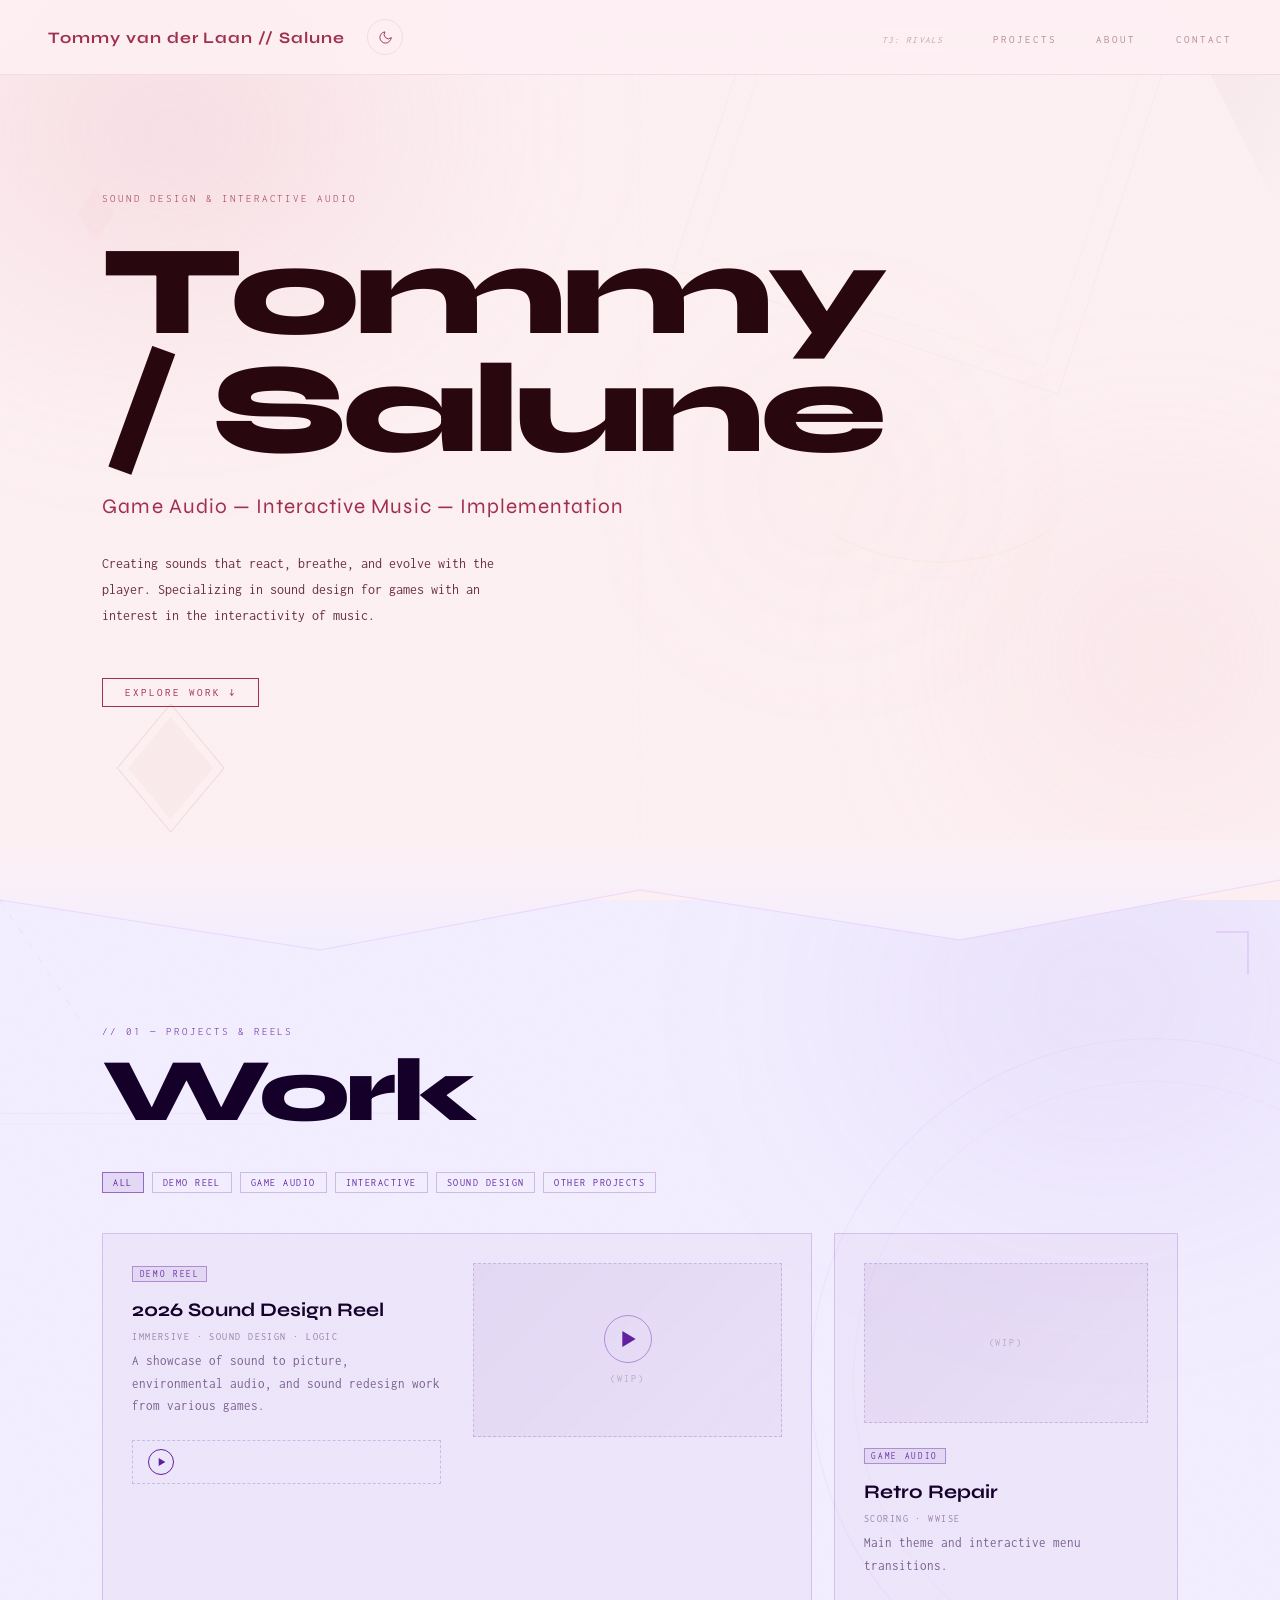
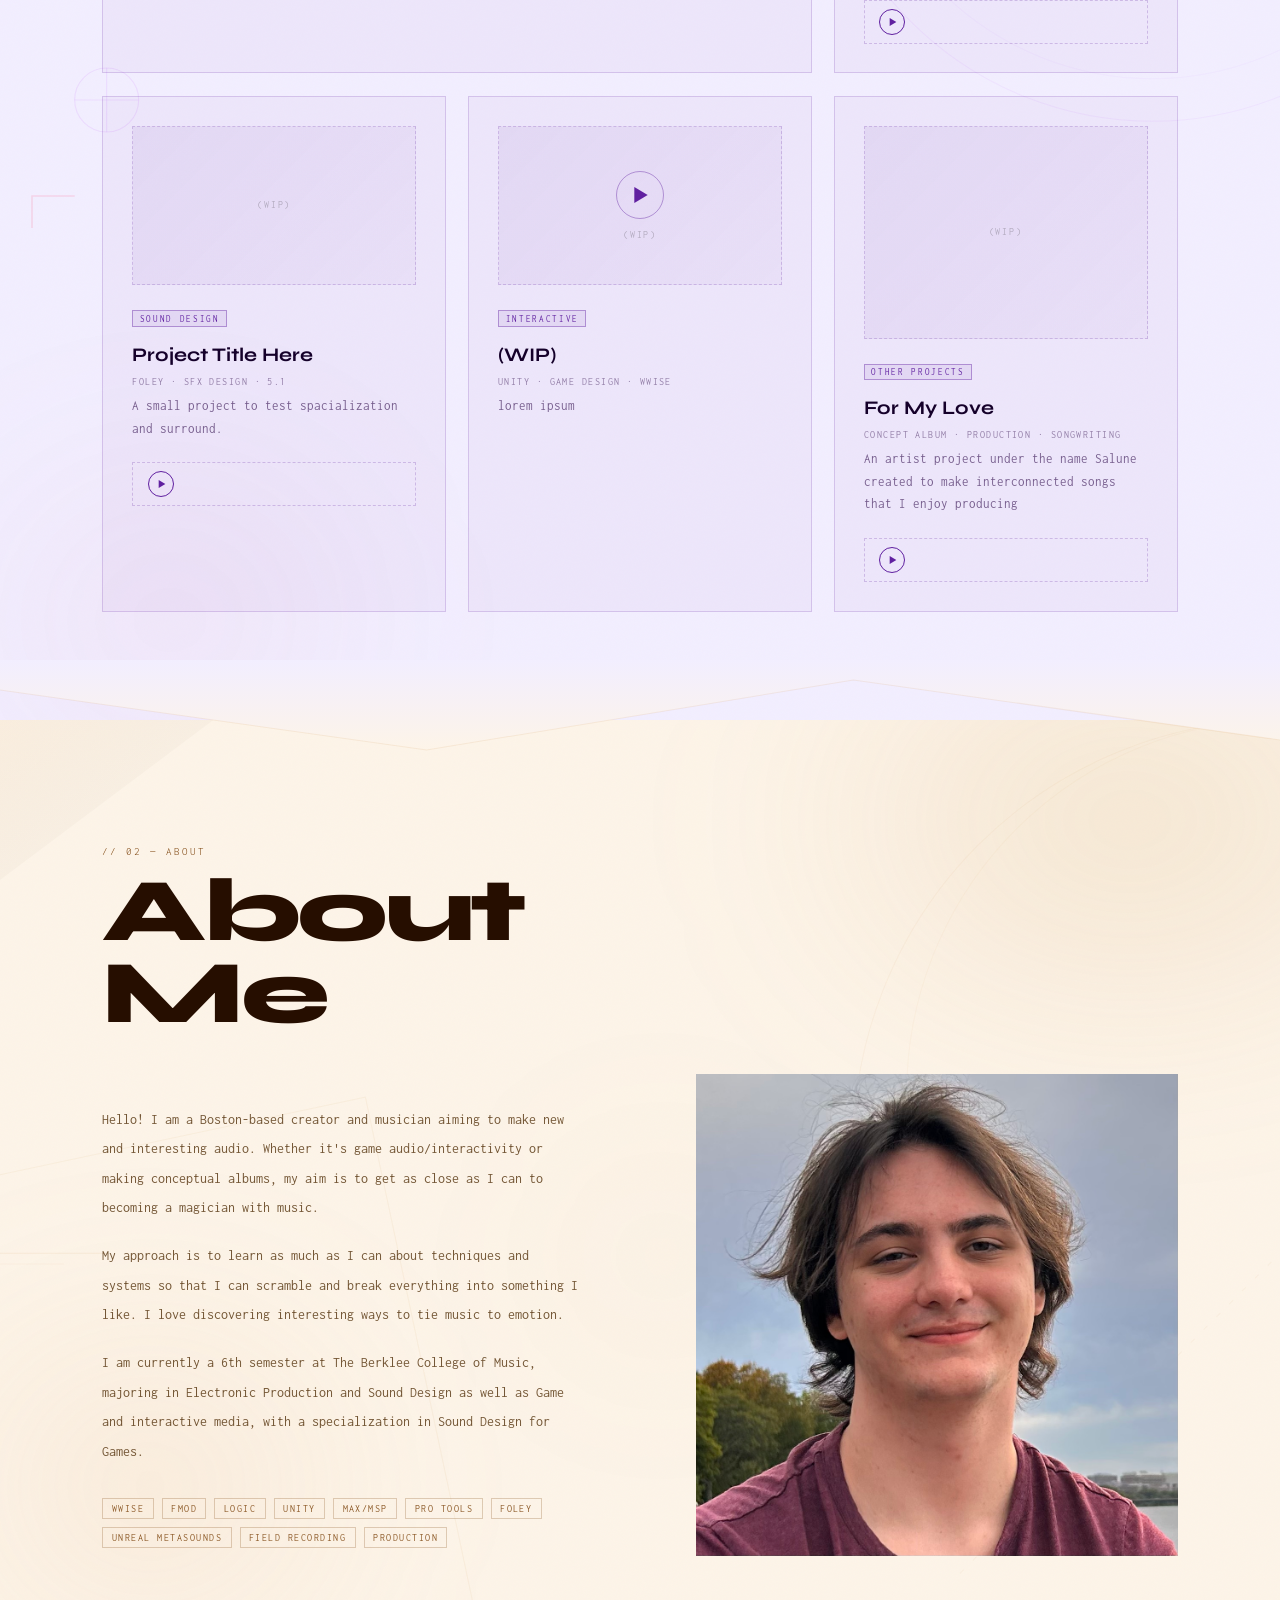
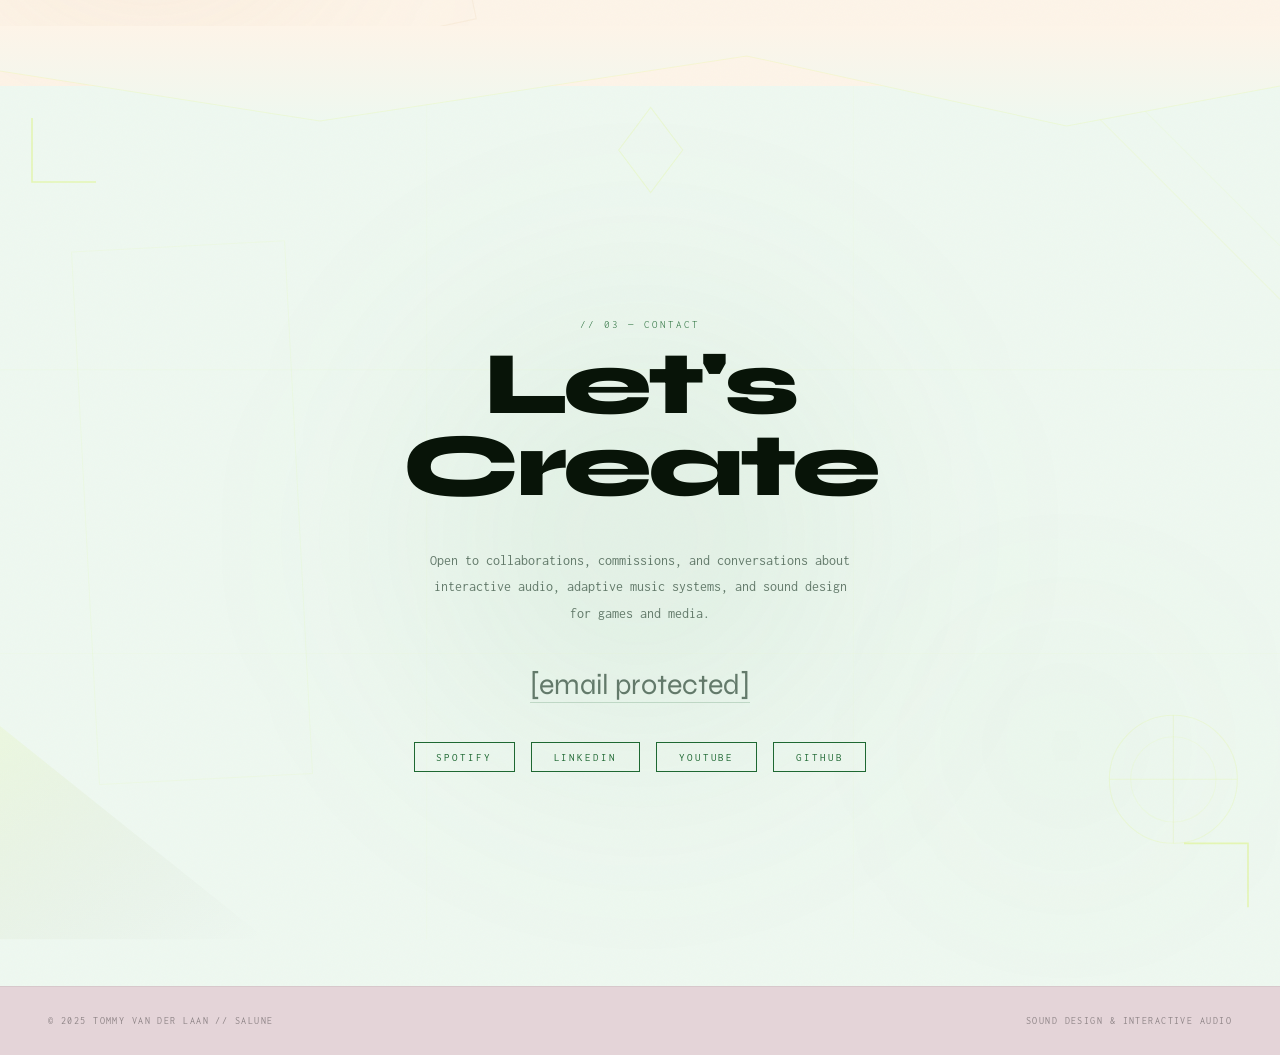
==== commit fdc8025a: "konami" ====
--- a/index.html
+++ b/index.html
@@ -1,5 +1,5 @@
 <!DOCTYPE html>
-<html lang="en" data-theme="dark">
+<html lang="en" data-theme="light">
 <head>
   <meta charset="UTF-8" />
   <meta name="viewport" content="width=device-width, initial-scale=1.0" />
@@ -767,24 +767,59 @@
   </footer>
 
 
-  <script data-cfasync="false" src="/cdn-cgi/scripts/5c5dd728/cloudflare-static/email-decode.min.js"></script><script>
+  <script data-cfasync="false" src="/cdn-cgi/scripts/5c5dd728/cloudflare-static/email-decode.min.js">
+    /* ── Konami Code → T3: Rivals ── */
+    (function(){
+      const SEQ=['ArrowUp','ArrowUp','ArrowDown','ArrowDown',
+                 'ArrowLeft','ArrowRight','ArrowLeft','ArrowRight',
+                 'a','b','Enter'];
+      let pos=0;
+      document.addEventListener('keydown',function(e){
+        const key=e.key;
+        // case-insensitive for A and B
+        const expected=SEQ[pos];
+        const match=(key===expected)||(key.toLowerCase()===expected.toLowerCase());
+        if(match){
+          pos++;
+          if(pos===SEQ.length){
+            pos=0;
+            // Flash brief overlay then navigate
+            const flash=document.createElement('div');
+            flash.style.cssText='position:fixed;inset:0;background:#000;opacity:0;z-index:9999;transition:opacity .3s;pointer-events:none;display:flex;align-items:center;justify-content:center;';
+            flash.innerHTML='<div style="color:#fff;font-family:monospace;font-size:2rem;letter-spacing:.2em;opacity:0;transition:opacity .3s .15s">RIVALS</div>';
+            document.body.appendChild(flash);
+            requestAnimationFrame(()=>{
+              flash.style.opacity='1';
+              flash.firstChild.style.opacity='1';
+            });
+            setTimeout(()=>window.location.href='/rivals/',700);
+          }
+        } else {
+          pos=0;
+          // Check if this key starts a new sequence
+          if(key===SEQ[0])pos=1;
+        }
+      });
+    })();
+</script><script>
 
     /* ── Scroll to top on every load ── */
     if ('scrollRestoration' in history) history.scrollRestoration = 'manual';
     window.scrollTo(0, 0);
 
-    /* ── Theme: time-based default, user preference saved ── */
-    const html      = document.documentElement;
-    const toggleBtn = document.getElementById('theme-toggle');
-
-    // Simple theme toggle — default light, no geolocation
-    const savedTheme = localStorage.getItem('rivalsTheme');
-    html.dataset.theme = savedTheme || 'light';
-
-    const toggleBtn = document.getElementById('theme-toggle');
-    toggleBtn.addEventListener('click', () => {
-      html.dataset.theme = html.dataset.theme === 'dark' ? 'light' : 'dark';
-      localStorage.setItem('rivalsTheme', html.dataset.theme);
+    /* ── Theme toggle: simple light/dark, no geolocation ── */
+    const html = document.documentElement;
+    // Apply saved theme or default to light
+    (function(){
+      const saved = localStorage.getItem('rivalsTheme');
+      if(saved) html.dataset.theme = saved;
+      else html.dataset.theme = 'light';
+    })();
+    // Wire the button
+    document.getElementById('theme-toggle').addEventListener('click', function(){
+      const next = html.dataset.theme === 'dark' ? 'light' : 'dark';
+      html.dataset.theme = next;
+      localStorage.setItem('rivalsTheme', next);
     });
 
     /* ── Waveform bars ── */
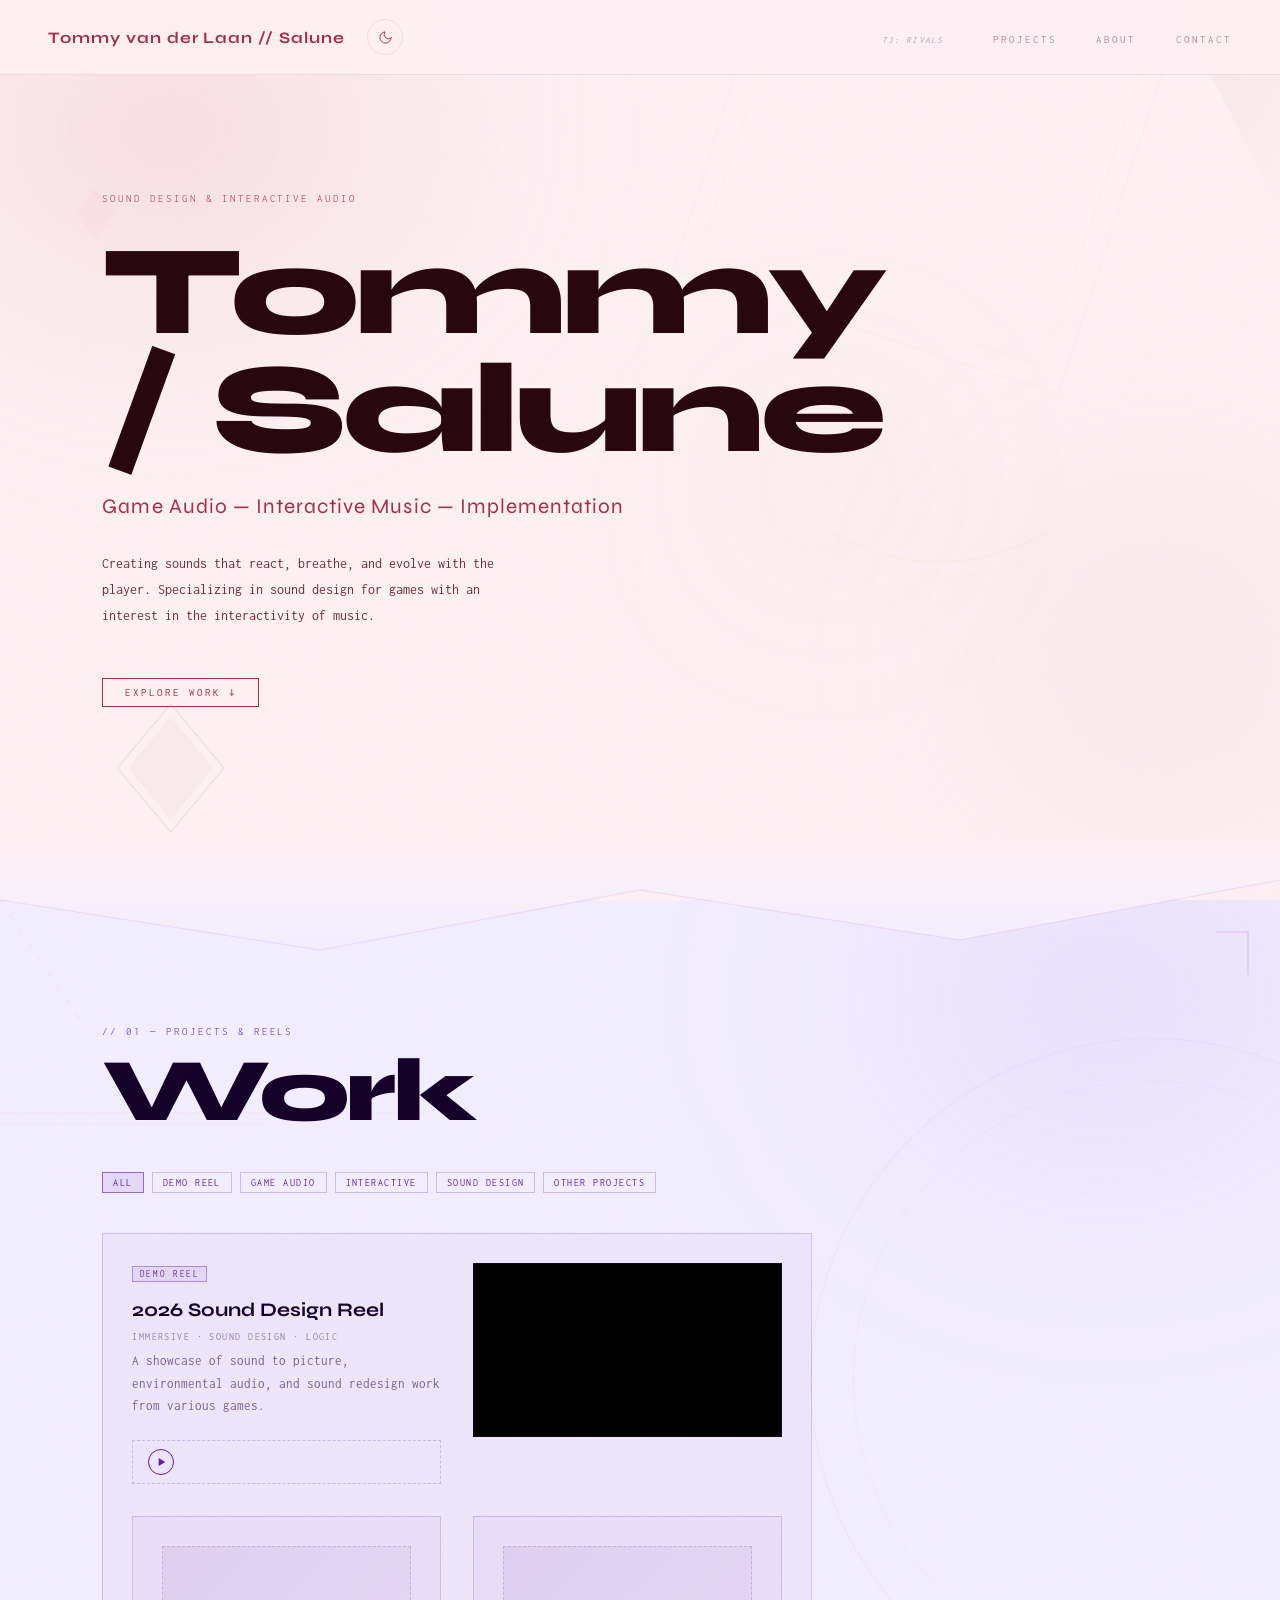
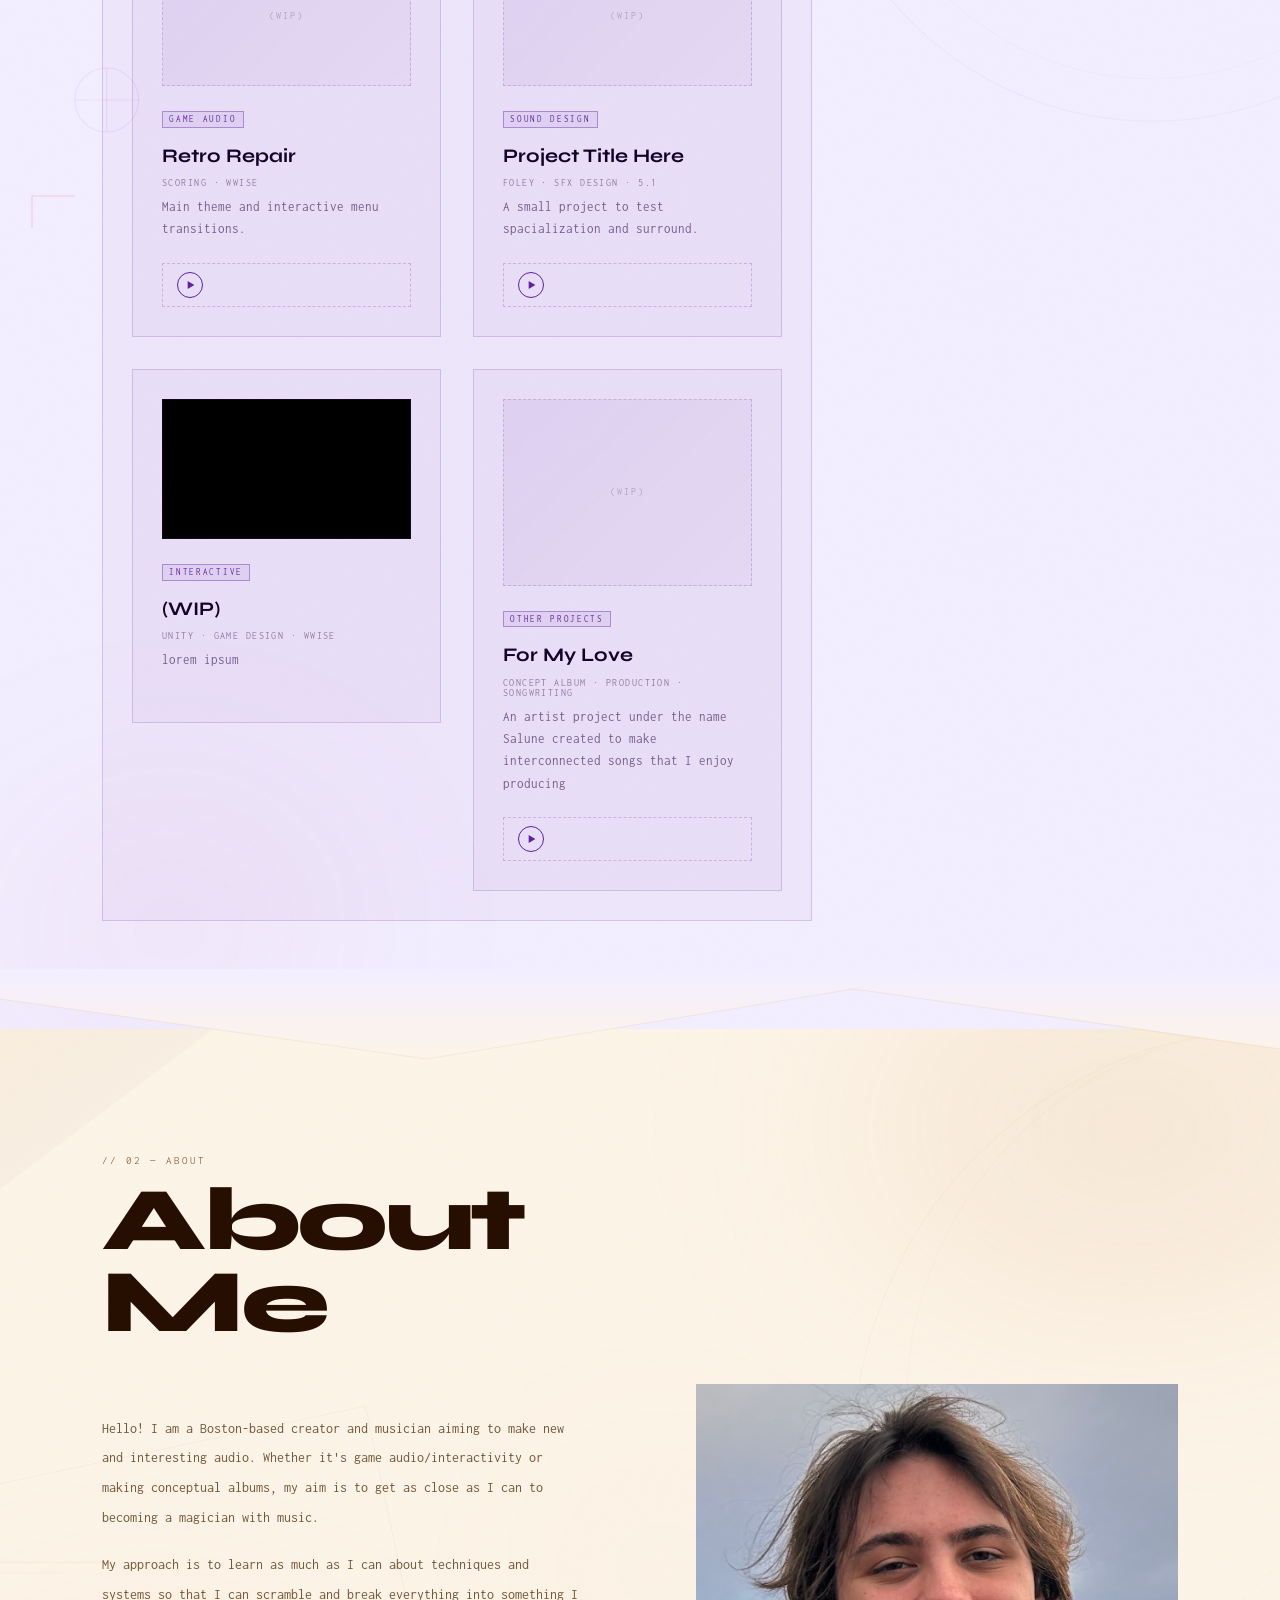
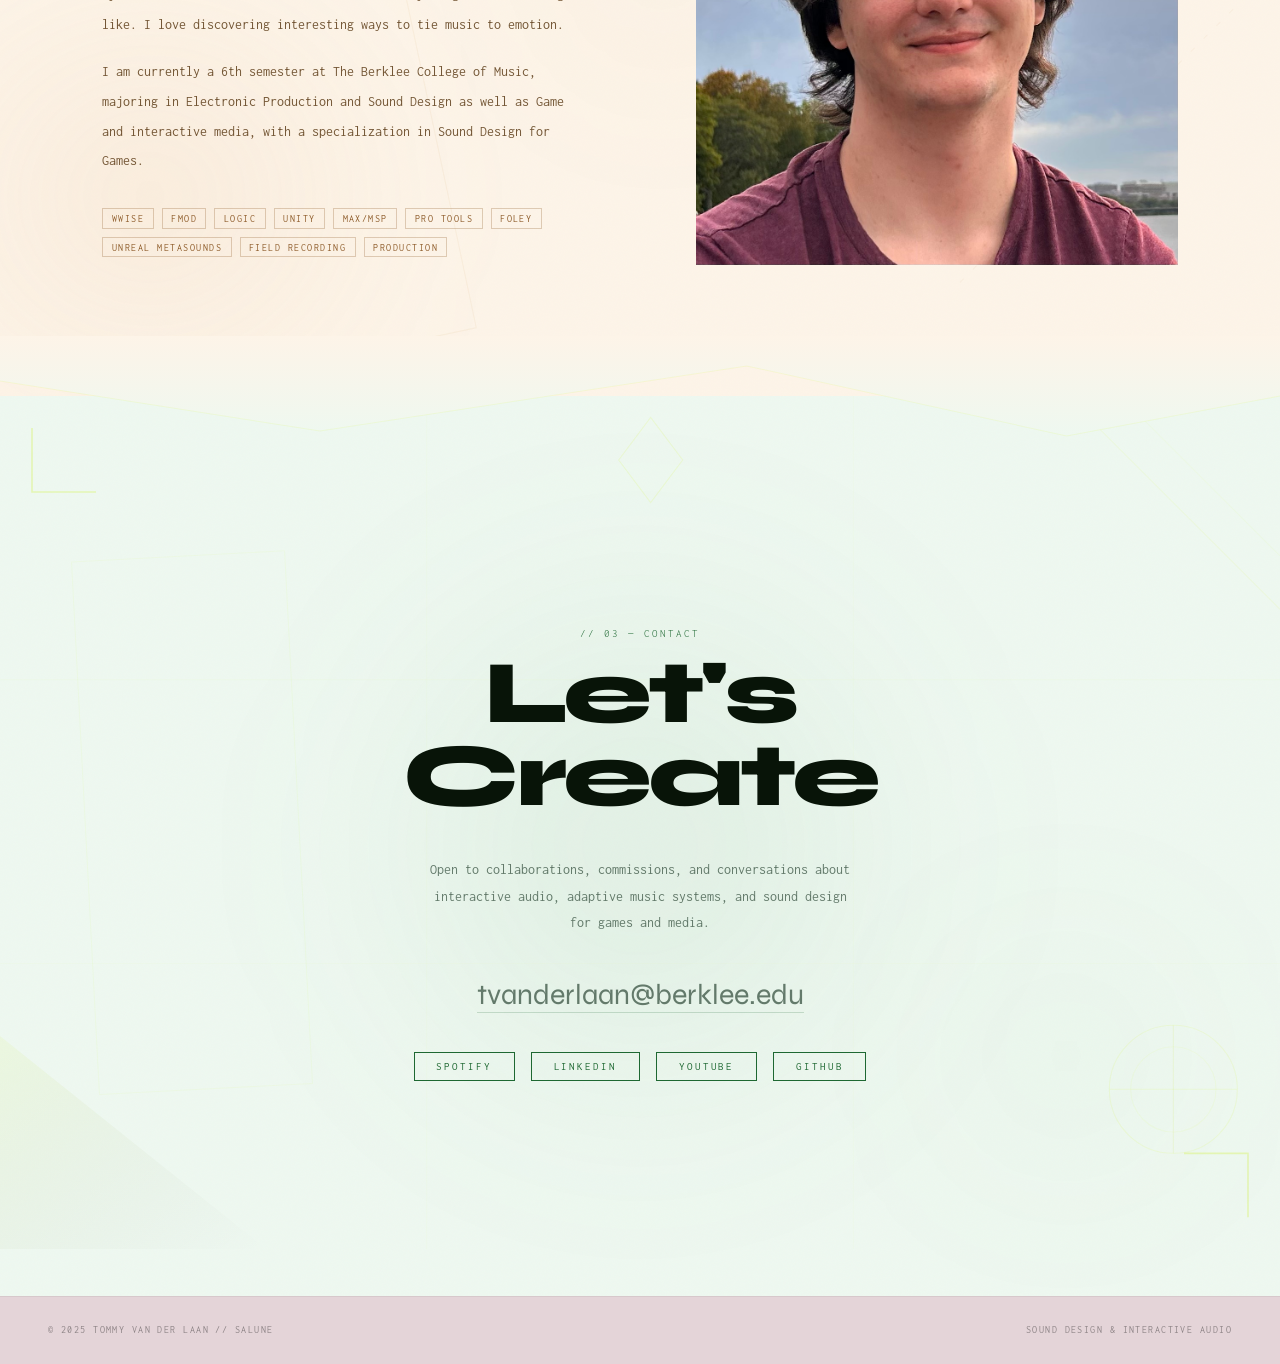
==== commit 1a334678: "embed" ====
--- a/index.html
+++ b/index.html
@@ -332,6 +332,17 @@
     .video-play-icon { width:48px; height:48px; border-radius:50%; border:1px solid rgba(var(--works-acc-r),var(--works-acc-g),var(--works-acc-b),0.4); display:flex; align-items:center; justify-content:center; }
     .video-play-icon svg { width:16px; height:16px; fill: var(--works-acc); margin-left:3px; }
     .video-label { font-size:0.6rem; letter-spacing:0.2em; text-transform:uppercase; color:var(--ph-color); }
+
+    /* ── Embedded video ── */
+    .video-embed {
+      width: 100%; aspect-ratio: 16/9;
+      border: 1px solid rgba(var(--works-acc-r),var(--works-acc-g),var(--works-acc-b),0.2);
+      margin-bottom: 1.4rem; overflow: hidden; position: relative;
+      background: #000;
+    }
+    .video-embed iframe {
+      width: 100%; height: 100%; border: none; display: block;
+    }
 
     .audio-bar { height:44px; border:1px dashed rgba(var(--works-acc-r),var(--works-acc-g),var(--works-acc-b),0.22); display:flex; align-items:center; gap:0.8rem; padding:0 0.9rem; }
     .play-btn { width:26px; height:26px; border:1px solid var(--works-acc); border-radius:50%; display:flex; align-items:center; justify-content:center; cursor:pointer; flex-shrink:0; }
@@ -598,13 +609,37 @@
               <div class="waveform-bars" id="bars1"></div>
             </div>
           </div>
-          <div class="video-placeholder">
-            <div class="video-play-icon"><svg viewBox="0 0 10 12"><polygon points="0,0 10,6 0,12"/></svg></div>
-            <span class="video-label">(WIP)</span>
+          <!--
+            ═══════════════════════════════════════════════════════
+            HOW TO EMBED YOUR VIDEOS
+            ───────────────────────────────────────────────────────
+            1. Go to your YouTube video
+            2. Click Share → Embed
+            3. Copy the URL from src="https://www.youtube.com/embed/XXXXXXXXX"
+            4. Paste it in the iframe src below, replacing the placeholder
+
+            For a YouTube playlist:
+              src="https://www.youtube.com/embed/videoseries?list=YOUR_PLAYLIST_ID"
+
+            For a Vimeo video:
+              src="https://player.vimeo.com/video/YOUR_VIDEO_ID"
+
+            The ?rel=0 at the end hides suggested videos after playback.
+            ═══════════════════════════════════════════════════════
+          -->
+          <div class="video-embed">
+            <!-- REPLACE the src URL below with your demo reel YouTube embed URL -->
+            <iframe
+            width="560" 
+            height="315" 
+            src="https://www.youtube.com/embed/BrXUU7wM0ow?si=StqRHOZJv--XEXB6" 
+            title="YouTube video player" 
+            frameborder="0" 
+            allow="accelerometer; autoplay; clipboard-write; encrypted-media; gyroscope; picture-in-picture; web-share" 
+            referrerpolicy="strict-origin-when-cross-origin" 
+            allowfullscreen>
+            </iframe>
           </div>
-        </div>
-
-        <!-- Game audio -->
         <div class="project-card" data-type="game">
           <div class="img-placeholder">(WIP)</div>
           <span class="card-type-badge">Game Audio</span>
@@ -632,9 +667,14 @@
 
         <!-- Interactive -->
         <div class="project-card" data-type="interactive">
-          <div class="video-placeholder">
-            <div class="video-play-icon"><svg viewBox="0 0 10 12"><polygon points="0,0 10,6 0,12"/></svg></div>
-            <span class="video-label">(WIP)</span>
+          <!-- REPLACE src below with your interactive/game project video URL -->
+          <div class="video-embed">
+            <iframe
+              src="https://www.youtube.com/embed/?rel=0"
+              title="Interactive Game Audio Project"
+              allow="accelerometer; autoplay; clipboard-write; encrypted-media; gyroscope; picture-in-picture"
+              allowfullscreen>
+            </iframe>
           </div>
           <span class="card-type-badge">Interactive</span>
           <h3 class="card-title">(WIP)</h3>
@@ -751,7 +791,7 @@
       <p class="mono-label section-label contact-label">// 03 — Contact</p>
       <h2 class="display section-title contact-title">Let's<br/>Create</h2>
       <p class="contact-desc">Open to collaborations, commissions, and conversations about interactive audio, adaptive music systems, and sound design for games and media.</p>
-      <div class="email-display"><a href="/cdn-cgi/l/email-protection#bdc9d2d0d0c4cbd9d1dcdcd3fddad0dcd4d193ded2d0"><span class="__cf_email__" data-cfemail="88fce7e5e5f1feece4e9e9e6c8efe5e9e1e4a6ebe7e5">[email&#160;protected]</span></a></div>
+      <div class="email-display"><a href="mailto:tvanderlaan@berklee.edu">tvanderlaan@berklee.edu</a></div>
       <div class="contact-links">
         <a href="https://open.spotify.com/artist/2dnj0rh0ACkZ2l3hWCK1R9?si=KBi0Tex7TbmM92bfQ3vv8g" target="_blank" rel="noopener" class="btn btn-contact">Spotify</a>
         <a href="https://www.linkedin.com/in/tommy-van-der-laan-41a765302/?enhance=null" target="_blank" rel="noopener" class="btn btn-contact">LinkedIn</a>
@@ -767,7 +807,7 @@
   </footer>
 
 
-  <script data-cfasync="false" src="/cdn-cgi/scripts/5c5dd728/cloudflare-static/email-decode.min.js">
+  <script>
     /* ── Konami Code → T3: Rivals ── */
     (function(){
       const SEQ=['ArrowUp','ArrowUp','ArrowDown','ArrowDown',
@@ -776,14 +816,12 @@
       let pos=0;
       document.addEventListener('keydown',function(e){
         const key=e.key;
-        // case-insensitive for A and B
         const expected=SEQ[pos];
         const match=(key===expected)||(key.toLowerCase()===expected.toLowerCase());
         if(match){
           pos++;
           if(pos===SEQ.length){
             pos=0;
-            // Flash brief overlay then navigate
             const flash=document.createElement('div');
             flash.style.cssText='position:fixed;inset:0;background:#000;opacity:0;z-index:9999;transition:opacity .3s;pointer-events:none;display:flex;align-items:center;justify-content:center;';
             flash.innerHTML='<div style="color:#fff;font-family:monospace;font-size:2rem;letter-spacing:.2em;opacity:0;transition:opacity .3s .15s">RIVALS</div>';
@@ -796,31 +834,28 @@
           }
         } else {
           pos=0;
-          // Check if this key starts a new sequence
           if(key===SEQ[0])pos=1;
         }
       });
     })();
-</script><script>
-
-    /* ── Scroll to top on every load ── */
-    if ('scrollRestoration' in history) history.scrollRestoration = 'manual';
-    window.scrollTo(0, 0);
-
-    /* ── Theme toggle: simple light/dark, no geolocation ── */
+
+    /* ── Theme toggle ── */
     const html = document.documentElement;
-    // Apply saved theme or default to light
     (function(){
       const saved = localStorage.getItem('rivalsTheme');
-      if(saved) html.dataset.theme = saved;
-      else html.dataset.theme = 'light';
+      html.dataset.theme = saved || 'light';
     })();
-    // Wire the button
     document.getElementById('theme-toggle').addEventListener('click', function(){
       const next = html.dataset.theme === 'dark' ? 'light' : 'dark';
       html.dataset.theme = next;
       localStorage.setItem('rivalsTheme', next);
     });
+
+</script><script>
+
+    /* ── Scroll to top on every load ── */
+    if ('scrollRestoration' in history) history.scrollRestoration = 'manual';
+    window.scrollTo(0, 0);
 
     /* ── Waveform bars ── */
     function makeWaveBars(id) {
@@ -917,6 +952,4 @@
       }
     });
 
-    /* ── Pause waveform bars when off-screen ── */
-    document.querySelectorAll('.project-card').forEach(card => {
-      new Intersectio+    
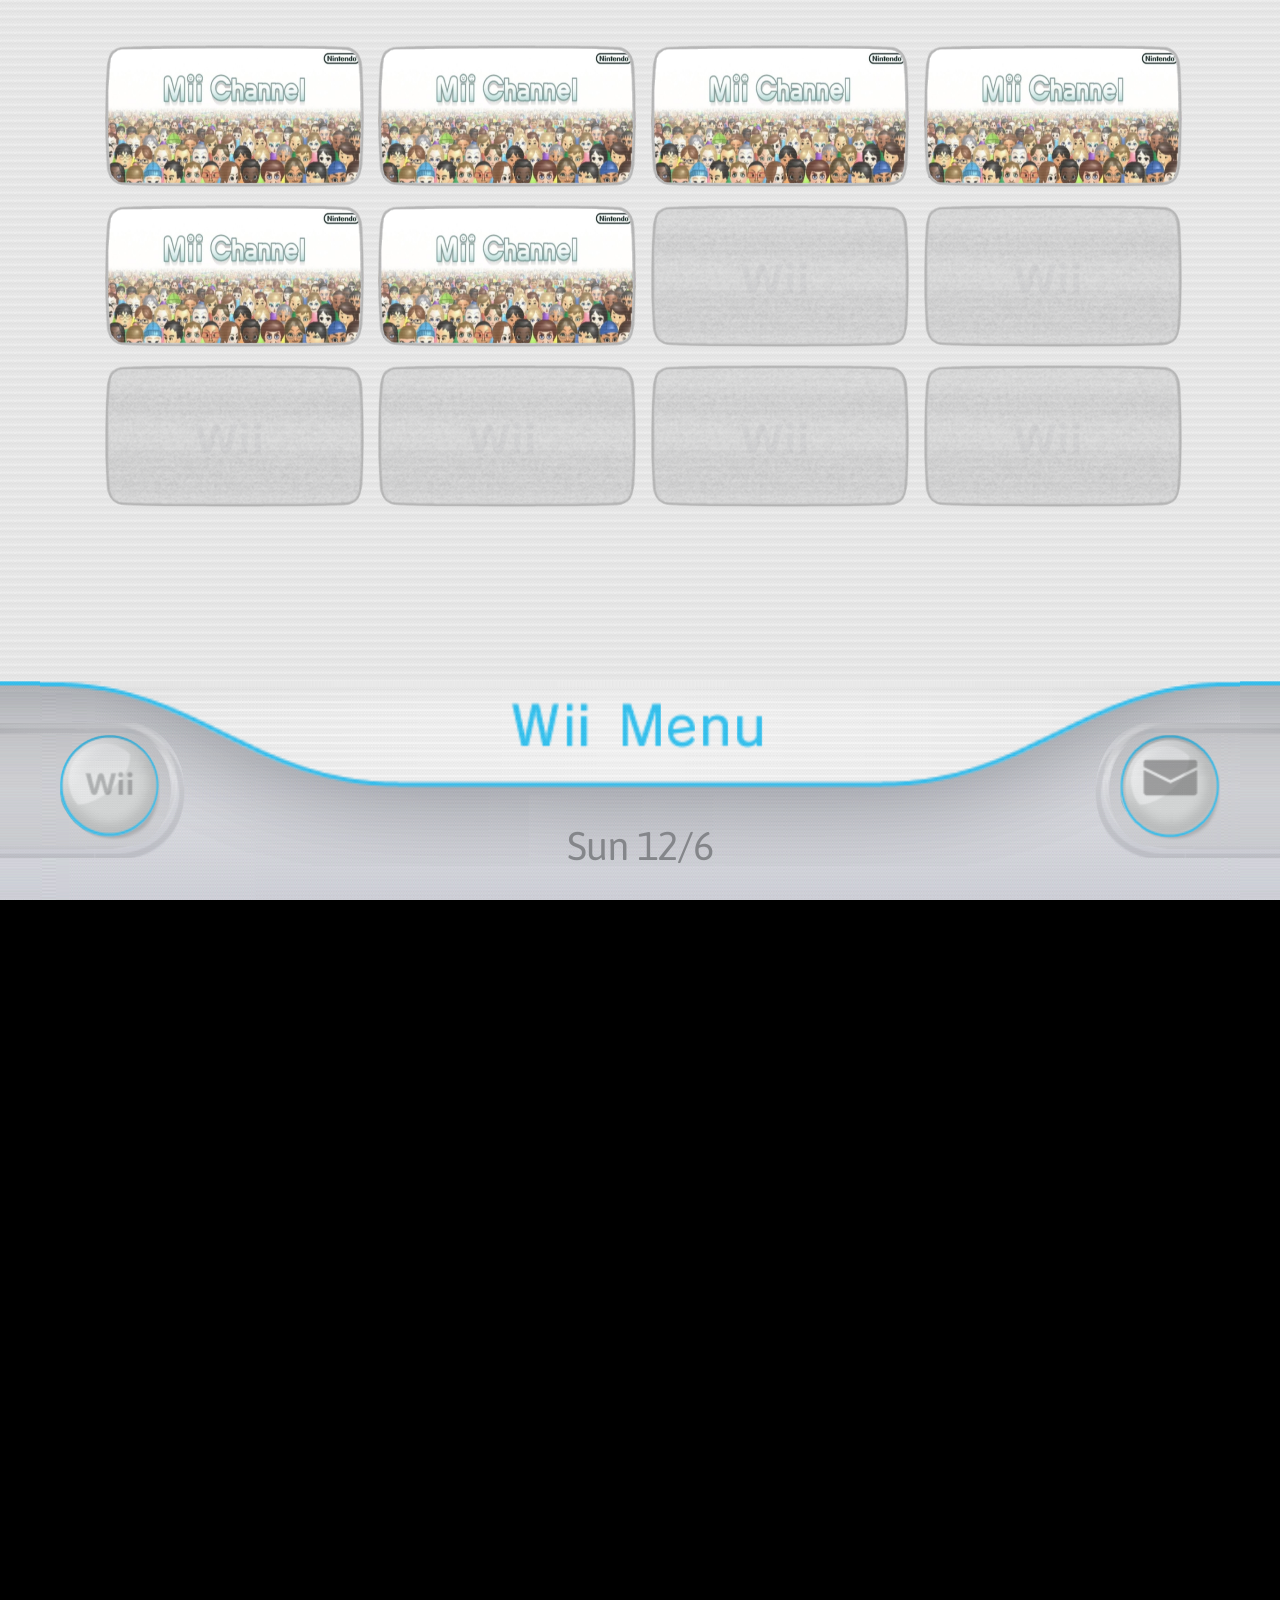
==== commit 11e671c6: "letsa go" ====
--- a/index.html
+++ b/index.html
@@ -1,955 +1,32 @@
-<!DOCTYPE html>
-<html lang="en" data-theme="light">
-<head>
-  <meta charset="UTF-8" />
-  <meta name="viewport" content="width=device-width, initial-scale=1.0" />
-  <title>Tommy van der Laan // Salune — Sound Design & Game Audio</title>
-  <link rel="preconnect" href="https://fonts.googleapis.com" />
-  <link rel="preconnect" href="https://fonts.gstatic.com" crossorigin />
-  <link href="https://fonts.googleapis.com/css2?family=Syne:wght@400;700;800&family=Inconsolata:wght@300;400;500&display=swap" rel="stylesheet" />
-  <style>
+<!doctype html>
+<html>
+  <head>
+    <title>Tommy van der Laan // Salune</title>
+    <meta name="viewport" content="width=device-width, initial-scale=1.0">
 
-    /* ═══════════════════════════════════════════════════════════
-       THEME VARIABLES
-    ═══════════════════════════════════════════════════════════ */
-    :root {
-      --font-display: 'Syne', sans-serif;
-      --font-mono: 'Inconsolata', monospace;
-      --theme-t: 0.9s ease;
-    }
+    <link rel="stylesheet" href="assets/css/universal.css">
+    <link rel="stylesheet" href="assets/css/menu.css">
+    <link rel="stylesheet" href="assets/css/settings.css">
+    <link href="https://fonts.googleapis.com/css?family=Asap:500" rel="stylesheet">
 
-    /* ── DARK MODE ── */
-    [data-theme="dark"] {
-      --hero-bg:       #0c0809;
-      --hero-bloom1:   rgba(107,45,62,0.55);
-      --hero-bloom2:   rgba(58,26,40,0.6);
-      --hero-bloom3:   rgba(200,112,96,0.12);
-      --hero-acc:      #e8b4c0;
-      --hero-acc-r:    232; --hero-acc-g: 180; --hero-acc-b: 192;
-      --hero-text:     #d4b8be;
-      --hero-title:    #ffffff;
+    <script src="https://ajax.googleapis.com/ajax/libs/jquery/3.3.1/jquery.min.js"></script>
+    <script src="assets/js/imagesloaded.pkgd.min.js"></script>
+    <script src="assets/js/views.js"></script>
+    <script src="assets/js/main.js"></script>
+  </head>
 
-      --works-bg:      #06010e;
-      --works-bloom1:  rgba(184,85,245,0.18);
-      --works-bloom2:  rgba(255,61,110,0.09);
-      --works-acc:     #b855f5;
-      --works-acc-r:   184; --works-acc-g: 85; --works-acc-b: 245;
-      --works-sec-r:   255; --works-sec-g: 61; --works-sec-b: 110;
-      --works-text:    #ddc8f8;
-      --works-title:   #ffffff;
-      --card-bg:       rgba(184,85,245,0.025);
-      --card-border:   rgba(184,85,245,0.18);
-      --card-hover:    rgba(184,85,245,0.55);
+  <body>
+    <div class="app"></div>
+    <div class="black"></div>
 
-      --about-bg:      #080503;
-      --about-bloom1:  rgba(61,34,16,0.75);
-      --about-bloom2:  rgba(30,16,8,0.8);
-      --about-bloom3:  rgba(200,136,64,0.07);
-      --about-acc:     #c88840;
-      --about-acc-r:   200; --about-acc-g: 136; --about-acc-b: 64;
-      --about-text:    #cdb898;
-      --about-title:   #ffffff;
-
-      --contact-bg:    #050601;
-      --contact-bloom1:rgba(140,175,0,0.08);
-      --contact-bloom2:rgba(200,240,0,0.05);
-      --contact-acc:   #c8f000;
-      --contact-acc-r: 200; --contact-acc-g: 240; --contact-acc-b: 0;
-      --contact-text:  #c8d090;
-      --contact-title: #ffffff;
-
-      --nav-bg:        rgba(12,8,9,0.75);
-      --nav-border:    rgba(232,180,192,0.08);
-      --nav-link:      rgba(212,184,190,0.45);
-      --footer-bg:     #020301;
-      --footer-border: rgba(255,255,255,0.04);
-      --footer-text:   rgba(255,255,255,0.22);
-      --grain-op:      0.04;
-      --ph-color:      rgba(255,255,255,0.28);
-
-      --b1-from: #0c0809; --b1-to: #06010e;
-      --b2-from: #06010e; --b2-to: #080503;
-      --b3-from: #080503; --b3-to: #050601;
-    }
-
-    /* ── LIGHT MODE ── */
-    [data-theme="light"] {
-      --hero-bg:       #fdf0f3;
-      --hero-bloom1:   rgba(225,155,170,0.3);
-      --hero-bloom2:   rgba(240,190,200,0.35);
-      --hero-bloom3:   rgba(215,135,115,0.1);
-      --hero-acc:      #a03050;
-      --hero-acc-r:    160; --hero-acc-g: 48; --hero-acc-b: 80;
-      --hero-text:     #6a3040;
-      --hero-title:    #28080e;
-
-      --works-bg:      #f2eeff;
-      --works-bloom1:  rgba(150,90,210,0.12);
-      --works-bloom2:  rgba(210,90,130,0.09);
-      --works-acc:     #6020a0;
-      --works-acc-r:   96; --works-acc-g: 32; --works-acc-b: 160;
-      --works-sec-r:   180; --works-sec-g: 40; --works-sec-b: 90;
-      --works-text:    #3a1855;
-      --works-title:   #15002a;
-      --card-bg:       rgba(96,32,160,0.04);
-      --card-border:   rgba(96,32,160,0.18);
-      --card-hover:    rgba(96,32,160,0.45);
-
-      --about-bg:      #fdf4e8;
-      --about-bloom1:  rgba(200,150,80,0.2);
-      --about-bloom2:  rgba(220,170,110,0.18);
-      --about-bloom3:  rgba(170,110,40,0.06);
-      --about-acc:     #7a4008;
-      --about-acc-r:   122; --about-acc-g: 64; --about-acc-b: 8;
-      --about-text:    #52300a;
-      --about-title:   #260e00;
-
-      --contact-bg:    #eef8f0;
-      --contact-bloom1:rgba(60,140,80,0.1);
-      --contact-bloom2:rgba(80,160,60,0.07);
-      --contact-acc:   #1e6832;
-      --contact-acc-r: 30; --contact-acc-g: 104; --contact-acc-b: 50;
-      --contact-text:  #1e3a28;
-      --contact-title: #081408;
-
-      --nav-bg:        rgba(253,240,243,0.88);
-      --nav-border:    rgba(160,48,80,0.1);
-      --nav-link:      rgba(106,48,64,0.5);
-      --footer-bg:     #e4d4d8;
-      --footer-border: rgba(0,0,0,0.06);
-      --footer-text:   rgba(0,0,0,0.38);
-      --grain-op:      0.022;
-      --ph-color:      rgba(0,0,0,0.22);
-
-      --b1-from: #fdf0f3; --b1-to: #f2eeff;
-      --b2-from: #f2eeff; --b2-to: #fdf4e8;
-      --b3-from: #fdf4e8; --b3-to: #eef8f0;
-    }
-
-    /* ═══════════════════════════════════════════════════════════
-       RESET & BASE
-    ═══════════════════════════════════════════════════════════ */
-    *, *::before, *::after { box-sizing: border-box; margin: 0; padding: 0; }
-    html { scroll-behavior: smooth; }
-    body {
-      font-family: var(--font-mono);
-      background: var(--hero-bg);
-      overflow-x: hidden;
-      cursor: crosshair;
-      transition: background var(--theme-t);
-    }
-
-    /* Broad theme transition */
-    * { transition: background-color var(--theme-t), color var(--theme-t), border-color var(--theme-t), box-shadow var(--theme-t); }
-    /* But don't slow down hover transforms */
-    .project-card { transition: background-color var(--theme-t), color var(--theme-t), border-color var(--theme-t), transform 0.3s ease, box-shadow 0.3s ease !important; }
-    .btn { transition: background-color 0.3s, color var(--theme-t), border-color var(--theme-t) !important; }
-    .filter-tab { transition: background-color 0.25s, color var(--theme-t), border-color var(--theme-t) !important; }
-
-    /* ═══════════════════════════════════════════════════════════
-       GRAIN
-    ═══════════════════════════════════════════════════════════ */
-    .grain {
-      position: absolute; inset: 0; pointer-events: none; z-index: 1;
-      opacity: var(--grain-op);
-      background-image: url("data:image/svg+xml,%3Csvg viewBox='0 0 512 512' xmlns='http://www.w3.org/2000/svg'%3E%3Cfilter id='n'%3E%3CfeTurbulence type='fractalNoise' baseFrequency='0.75' numOctaves='4' stitchTiles='stitch'/%3E%3C/filter%3E%3Crect width='100%25' height='100%25' filter='url(%23n)'/%3E%3C/svg%3E");
-      background-size: 256px;
-    }
-
-    /* ═══════════════════════════════════════════════════════════
-       SECTIONS
-    ═══════════════════════════════════════════════════════════ */
-    section {
-      position: relative; min-height: 100vh;
-      padding: 12vh 8vw; display: flex;
-      flex-direction: column; justify-content: center; overflow: hidden;
-    }
-    .content { position: relative; z-index: 10; }
-
-    /* ═══════════════════════════════════════════════════════════
-       ORBS
-    ═══════════════════════════════════════════════════════════ */
-    .orb {
-      position: absolute; border-radius: 50%;
-      filter: blur(100px); pointer-events: none; z-index: 0;
-    }
-    .orb-drift      { animation: drift 14s ease-in-out infinite alternate; }
-    .orb-drift-slow { animation: drift 22s ease-in-out infinite alternate-reverse; }
-    @keyframes drift {
-      from { transform: translate(0,0) scale(1); }
-      to   { transform: translate(60px,-40px) scale(1.12); }
-    }
-
-    /* ═══════════════════════════════════════════════════════════
-       GEO LAYERS
-    ═══════════════════════════════════════════════════════════ */
-    .geo-layer {
-      position: absolute; inset: 0; z-index: 2;
-      pointer-events: none; overflow: hidden;
-    }
-
-    /* ═══════════════════════════════════════════════════════════
-       NAV
-    ═══════════════════════════════════════════════════════════ */
-    nav {
-      position: fixed; top: 0; left: 0; right: 0; z-index: 200;
-      display: flex; justify-content: space-between; align-items: center;
-      padding: 1.2rem 3rem;
-      background: var(--nav-bg);
-      backdrop-filter: blur(20px);
-      border-bottom: 1px solid var(--nav-border);
-    }
-    .nav-left { display: flex; align-items: center; gap: 1.4rem; }
-    .nav-logo {
-      font-family: var(--font-display); font-weight: 700; font-size: 1rem;
-      color: var(--hero-acc); text-decoration: none; letter-spacing: 0.06em;
-    }
-    .nav-links { display: flex; gap: 2.5rem; list-style: none; }
-    .nav-links a {
-      font-size: 0.68rem; letter-spacing: 0.18em; text-transform: uppercase;
-      text-decoration: none; color: var(--nav-link);
-    }
-    .nav-links a:hover { color: var(--hero-acc); }
-
-    /* ── Theme toggle ── */
-    #theme-toggle {
-      position: relative;
-      width: 36px; height: 36px; background: transparent;
-      border: 1px solid var(--nav-border); border-radius: 50%;
-      cursor: pointer; display: flex; align-items: center; justify-content: center;
-      color: var(--hero-acc); flex-shrink: 0; padding: 0;
-    }
-    #theme-toggle:hover { background: rgba(128,128,128,0.08); }
-    #theme-toggle svg {
-      width: 15px; height: 15px; position: absolute;
-      transition: opacity 0.45s ease, transform 0.55s ease;
-    }
-    .icon-sun  { opacity: 1;  transform: rotate(0deg) scale(1); }
-    .icon-moon { opacity: 0;  transform: rotate(-30deg) scale(0.7); }
-    [data-theme="light"] .icon-sun  { opacity: 0;  transform: rotate(30deg) scale(0.7); }
-    [data-theme="light"] .icon-moon { opacity: 1;  transform: rotate(0deg) scale(1); }
-
-    /* ═══════════════════════════════════════════════════════════
-       TYPOGRAPHY
-    ═══════════════════════════════════════════════════════════ */
-    .display { font-family: var(--font-display); font-weight: 800; line-height: 0.92; letter-spacing: -0.04em; }
-    .mono-label { font-family: var(--font-mono); font-weight: 300; letter-spacing: 0.18em; text-transform: uppercase; font-size: 0.68rem; }
-
-    /* ═══════════════════════════════════════════════════════════
-       BUTTONS
-    ═══════════════════════════════════════════════════════════ */
-    .btn {
-      display: inline-block; padding: 0.75em 2em;
-      font-family: var(--font-mono); font-size: 0.68rem;
-      letter-spacing: 0.18em; text-transform: uppercase;
-      text-decoration: none; border: 1px solid currentColor; background: transparent; cursor: pointer;
-    }
-
-    /* ═══════════════════════════════════════════════════════════
-       SECTION 1 — HERO
-    ═══════════════════════════════════════════════════════════ */
-    #hero { background: var(--hero-bg); color: var(--hero-text); }
-    #hero .orb-a { width:700px; height:500px; background: radial-gradient(ellipse, var(--hero-bloom1), transparent 68%); top:-120px; left:-180px; }
-    #hero .orb-b { width:400px; height:400px; background: radial-gradient(ellipse, var(--hero-bloom2), transparent 68%); bottom:5%; right:-80px; }
-    #hero .orb-c { width:250px; height:250px; background: radial-gradient(ellipse, var(--hero-bloom3), transparent 70%); top:40%; left:55%; }
-
-    .hero-eyebrow { color: var(--hero-acc); margin-bottom: 1.8rem; opacity: 0.75; }
-    .hero-title { font-size: clamp(3rem,10vw,9rem); color: var(--hero-title); margin-bottom: 0.2em; }
-    .hero-subtitle { font-size: clamp(0.85rem,2vw,1.3rem); font-family: var(--font-display); font-weight: 400; color: var(--hero-acc); margin-bottom: 2rem; opacity: 0.6; letter-spacing: 0.05em; }
-    .hero-desc { max-width: 420px; line-height: 1.9; font-size: 0.86rem; color: var(--hero-text); opacity: 0.7; margin-bottom: 3rem; }
-    .btn-hero { color: var(--hero-acc); }
-    .btn-hero:hover { background: rgba(var(--hero-acc-r),var(--hero-acc-g),var(--hero-acc-b),0.1); }
-
-
-
-    /* ═══════════════════════════════════════════════════════════
-       SECTION BLEED PANELS
-    ═══════════════════════════════════════════════════════════ */
-    .transition-panel { position:relative; height:120px; overflow:hidden; margin-top:-60px; margin-bottom:-60px; z-index:15; pointer-events:none; }
-    .transition-panel svg { display:block; }
-
-    /* ═══════════════════════════════════════════════════════════
-       SECTION 2 — PROJECTS
-    ═══════════════════════════════════════════════════════════ */
-    #works { background: var(--works-bg); color: var(--works-text); padding-top: 14vh; }
-    #works .orb-d { width:750px; height:600px; background: radial-gradient(ellipse, var(--works-bloom1), transparent 65%); top:-200px; right:-200px; }
-    #works .orb-e { width:500px; height:400px; background: radial-gradient(ellipse, var(--works-bloom2), transparent 65%); bottom:-100px; left:-80px; }
-
-    .section-label { margin-bottom: 0.8rem; color: var(--works-acc); }
-    .section-title { font-size: clamp(2.8rem,7vw,7rem); color: var(--works-title); margin-bottom: 2.5rem; }
-
-    /* Filter tabs */
-    .filter-tabs { display:flex; flex-wrap:wrap; gap:0.5rem; margin-bottom: 2.5rem; }
-    .filter-tab {
-      font-family: var(--font-mono); font-size:0.62rem; letter-spacing:0.15em; text-transform:uppercase;
-      padding: 0.4em 1em; background: transparent;
-      border: 1px solid rgba(var(--works-acc-r),var(--works-acc-g),var(--works-acc-b),0.25);
-      color: var(--works-acc); cursor: pointer;
-    }
-    .filter-tab:hover, .filter-tab.active {
-      background: rgba(var(--works-acc-r),var(--works-acc-g),var(--works-acc-b),0.1);
-      border-color: rgba(var(--works-acc-r),var(--works-acc-g),var(--works-acc-b),0.6);
-    }
-
-    /* Projects grid */
-    .projects-grid { display:grid; grid-template-columns: repeat(auto-fill, minmax(300px,1fr)); gap:1.4rem; }
-
-    .project-card {
-      border: 1px solid var(--card-border);
-      padding: 1.8rem; position:relative; overflow:hidden;
-      background: var(--card-bg); cursor:pointer;
-    }
-    .project-card::before {
-      content:''; position:absolute; inset:0;
-      background: linear-gradient(135deg, rgba(var(--works-acc-r),var(--works-acc-g),var(--works-acc-b),0.07), transparent 60%);
-      opacity:0; transition: opacity 0.3s !important;
-    }
-    .project-card:hover { border-color: var(--card-hover); transform:translateY(-5px); box-shadow: 0 20px 55px rgba(var(--works-acc-r),var(--works-acc-g),var(--works-acc-b),0.1); }
-    .project-card:hover::before { opacity:1; }
-    .project-card.wide { grid-column: span 2; display:grid; grid-template-columns:1fr 1fr; gap:2rem; align-items:start; }
-    @media (max-width:700px) { .project-card.wide { grid-column:span 1; grid-template-columns:1fr; } }
-
-    .card-type-badge {
-      display:inline-block; font-size:0.58rem; letter-spacing:0.18em; text-transform:uppercase;
-      padding:0.25em 0.7em; margin-bottom:1rem;
-      border: 1px solid rgba(var(--works-acc-r),var(--works-acc-g),var(--works-acc-b),0.4);
-      color: var(--works-acc); background: rgba(var(--works-acc-r),var(--works-acc-g),var(--works-acc-b),0.07);
-    }
-    .card-tag { font-size:0.6rem; letter-spacing:0.15em; text-transform:uppercase; color:var(--works-text); opacity:0.5; margin-bottom:0.5rem; }
-    .card-title { font-family:var(--font-display); font-size:1.2rem; font-weight:700; color:var(--works-title); margin-bottom:0.7rem; }
-    .card-desc { font-size:0.8rem; line-height:1.75; color:var(--works-text); opacity:0.65; margin-bottom:1.4rem; }
-
-    .img-placeholder, .video-placeholder {
-      width:100%; aspect-ratio:16/9;
-      background: linear-gradient(135deg, rgba(var(--works-acc-r),var(--works-acc-g),var(--works-acc-b),0.07), rgba(var(--works-acc-r),var(--works-acc-g),var(--works-acc-b),0.03));
-      border: 1px dashed rgba(var(--works-acc-r),var(--works-acc-g),var(--works-acc-b),0.2);
-      display:flex; align-items:center; justify-content:center;
-      font-size:0.6rem; letter-spacing:0.2em; text-transform:uppercase;
-      color:var(--ph-color); margin-bottom:1.4rem;
-    }
-    .img-placeholder.tall { aspect-ratio:4/3; }
-    .video-placeholder { flex-direction:column; gap:0.7rem; cursor:pointer; }
-    .video-play-icon { width:48px; height:48px; border-radius:50%; border:1px solid rgba(var(--works-acc-r),var(--works-acc-g),var(--works-acc-b),0.4); display:flex; align-items:center; justify-content:center; }
-    .video-play-icon svg { width:16px; height:16px; fill: var(--works-acc); margin-left:3px; }
-    .video-label { font-size:0.6rem; letter-spacing:0.2em; text-transform:uppercase; color:var(--ph-color); }
-
-    /* ── Embedded video ── */
-    .video-embed {
-      width: 100%; aspect-ratio: 16/9;
-      border: 1px solid rgba(var(--works-acc-r),var(--works-acc-g),var(--works-acc-b),0.2);
-      margin-bottom: 1.4rem; overflow: hidden; position: relative;
-      background: #000;
-    }
-    .video-embed iframe {
-      width: 100%; height: 100%; border: none; display: block;
-    }
-
-    .audio-bar { height:44px; border:1px dashed rgba(var(--works-acc-r),var(--works-acc-g),var(--works-acc-b),0.22); display:flex; align-items:center; gap:0.8rem; padding:0 0.9rem; }
-    .play-btn { width:26px; height:26px; border:1px solid var(--works-acc); border-radius:50%; display:flex; align-items:center; justify-content:center; cursor:pointer; flex-shrink:0; }
-    .play-btn:hover { background: rgba(var(--works-acc-r),var(--works-acc-g),var(--works-acc-b),0.15); }
-    .play-btn svg { width:8px; height:8px; fill:var(--works-acc); margin-left:2px; }
-    .waveform-bars { display:flex; align-items:center; gap:2px; flex:1; height:22px; }
-    .bar { width:3px; border-radius:1px; animation: barB 1.6s ease-in-out infinite; }
-    .bar:nth-child(2n) { animation-delay:0.2s; }
-    .bar:nth-child(3n) { animation-delay:0.55s; }
-    .bar:nth-child(5n) { animation-delay:0.9s; }
-    @keyframes barB { 0%,100% { height:4px; opacity:0.5; } 50% { height:18px; opacity:1; } }
-
-    /* ═══════════════════════════════════════════════════════════
-       SECTION 3 — ABOUT
-    ═══════════════════════════════════════════════════════════ */
-    #about { background: var(--about-bg); color: var(--about-text); padding-top:14vh; }
-    #about .orb-f { width:800px; height:500px; background: radial-gradient(ellipse, var(--about-bloom1), transparent 65%); top:-150px; right:-250px; }
-    #about .orb-g { width:500px; height:400px; background: radial-gradient(ellipse, var(--about-bloom2), transparent 65%); bottom:0; left:-100px; }
-    #about .orb-h { width:300px; height:300px; background: radial-gradient(ellipse, var(--about-bloom3), transparent 65%); top:40%; left:40%; }
-
-    .about-label { color: var(--about-acc); }
-    .about-title { color: var(--about-title) !important; }
-    .about-grid { display:grid; grid-template-columns:1fr 1fr; gap:7rem; align-items:center; }
-    @media (max-width:768px) { .about-grid { grid-template-columns:1fr; gap:3rem; } }
-    .about-body { font-size:0.88rem; line-height:2.1; color:var(--about-text); opacity:0.8; }
-    .about-body p+p { margin-top:1.3em; }
-
-    .skills-list { display:flex; flex-wrap:wrap; gap:0.5rem; margin-top:2rem; }
-    .skill-tag {
-      font-size:0.62rem; letter-spacing:0.15em; text-transform:uppercase;
-      padding:0.4em 0.85em;
-      border:1px solid rgba(var(--about-acc-r),var(--about-acc-g),var(--about-acc-b),0.28);
-      color:var(--about-acc); opacity:0.85;
-    }
-    .skill-tag:hover { opacity:1; }
-
-    .portrait-placeholder {
-      width:100%; aspect-ratio:3/4; max-width:360px; margin:0 auto;
-      background: linear-gradient(160deg, var(--about-bloom1), var(--about-bloom2));
-      border:1px dashed rgba(var(--about-acc-r),var(--about-acc-g),var(--about-acc-b),0.22);
-      display:flex; align-items:center; justify-content:center;
-      font-size:0.6rem; letter-spacing:0.2em; text-transform:uppercase;
-      color:var(--about-acc); opacity:0.45; position:relative;
-    }
-    .portrait-placeholder::before { content:''; position:absolute; inset:10px; border:1px solid rgba(var(--about-acc-r),var(--about-acc-g),var(--about-acc-b),0.1); }
-
-    /* ═══════════════════════════════════════════════════════════
-       SECTION 4 — CONTACT
-    ═══════════════════════════════════════════════════════════ */
-    #contact { background:var(--contact-bg); color:var(--contact-text); align-items:center; text-align:center; padding-top:14vh; }
-    #contact .orb-i { width:700px; height:700px; background: radial-gradient(ellipse, var(--contact-bloom1), transparent 65%); top:50%; left:50%; transform:translate(-50%,-50%); }
-    #contact .orb-j { width:300px; height:300px; background: radial-gradient(ellipse, var(--contact-bloom2), transparent 65%); bottom:10%; right:5%; }
-
-    .contact-label { color:var(--contact-acc); }
-    .contact-title { color:var(--contact-title) !important; }
-    .contact-desc { max-width:440px; font-size:0.85rem; line-height:1.95; opacity:0.65; margin:0 auto 2.5rem; }
-    .email-display { font-family:var(--font-display); font-size:clamp(1.1rem,2.5vw,1.8rem); font-weight:400; color:var(--contact-text); margin-bottom:2.5rem; opacity:0.65; }
-    .email-display a { color:inherit; text-decoration:none; border-bottom:1px solid rgba(var(--contact-acc-r),var(--contact-acc-g),var(--contact-acc-b),0.3); }
-    .email-display a:hover { color:var(--contact-acc); border-color:var(--contact-acc); }
-    .contact-links { display:flex; gap:1rem; justify-content:center; flex-wrap:wrap; }
-    .btn-contact { color:var(--contact-acc); }
-    .btn-contact:hover { background: rgba(var(--contact-acc-r),var(--contact-acc-g),var(--contact-acc-b),0.08); }
-
-    /* ═══════════════════════════════════════════════════════════
-       FOOTER
-    ═══════════════════════════════════════════════════════════ */
-    footer { background:var(--footer-bg); padding:1.8rem 3rem; display:flex; justify-content:space-between; align-items:center; border-top:1px solid var(--footer-border); }
-    footer span { font-size:0.6rem; letter-spacing:0.15em; text-transform:uppercase; color:var(--footer-text); }
-
-    /* ═══════════════════════════════════════════════════════════
-       FADE-UP
-    ═══════════════════════════════════════════════════════════ */
-    /* Pure CSS entrance animations — no JS required */
-    @keyframes fadeUp {
-      from { opacity: 0; transform: translateY(24px); }
-      to   { opacity: 1; transform: translateY(0); }
-    }
-    .fade-up { animation: fadeUp 0.8s ease forwards; opacity: 0; }
-    .fade-up.d1 { animation-delay: 0.1s; }
-    .fade-up.d2 { animation-delay: 0.22s; }
-    .fade-up.d3 { animation-delay: 0.36s; }
-    .fade-up.d4 { animation-delay: 0.52s; }
-    .fade-up.d5 { animation-delay: 0.68s; }
-
-
-    /* ═══════════════════════════════════════════════════════════
-       MOBILE (≤ 600px)
-    ═══════════════════════════════════════════════════════════ */
-    @media (max-width: 600px) {
-      nav { padding: 1rem 1.2rem; }
-      .nav-links { gap: 1.2rem; }
-      .nav-links a { font-size: 0.6rem; letter-spacing: 0.1em; }
-      .nav-logo { font-size: 0.75rem; max-width: 180px; white-space: nowrap; overflow: hidden; text-overflow: ellipsis; }
-      section { padding: 10vh 5vw; }
-      #works, #about, #contact { padding-top: 12vh; }
-      .hero-title { font-size: clamp(1.8rem, 9vw, 2.8rem); }
-      .hero-subtitle { font-size: 0.8rem; }
-      .hero-desc { font-size: 0.78rem; max-width: 100%; }
-      .btn { padding: 0.6em 1.3em; font-size: 0.6rem; }
-      .section-title { font-size: clamp(1.9rem, 9vw, 3rem); margin-bottom: 1.4rem; }
-      .mono-label, .section-label { font-size: 0.58rem; }
-      .filter-tabs { gap: 0.35rem; margin-bottom: 1.4rem; }
-      .filter-tab { font-size: 0.54rem; padding: 0.38em 0.65em; letter-spacing: 0.08em; }
-      .projects-grid { grid-template-columns: 1fr; gap: 1rem; }
-      .project-card { padding: 1.2rem; }
-      .project-card.wide { grid-column: span 1; grid-template-columns: 1fr; gap: 1rem; }
-      .card-title { font-size: 1rem; }
-      .card-desc { font-size: 0.75rem; }
-      .card-tag { font-size: 0.55rem; }
-      .card-type-badge { font-size: 0.5rem; padding: 0.2em 0.55em; }
-      .about-grid { grid-template-columns: 1fr; gap: 2rem; }
-      .about-title { font-size: clamp(1.9rem, 9vw, 3rem) !important; }
-      .about-body { font-size: 0.8rem; line-height: 1.85; }
-      .skill-tag { font-size: 0.55rem; padding: 0.32em 0.65em; }
-      .contact-title { font-size: clamp(1.9rem, 9vw, 3rem) !important; }
-      .contact-desc { font-size: 0.76rem; }
-      .email-display { font-size: clamp(0.85rem, 4vw, 1.2rem); }
-      .contact-links { gap: 0.5rem; }
-      footer { padding: 1.2rem 1rem; flex-direction: column; gap: 0.3rem; text-align: center; }
-      footer span { font-size: 0.53rem; }
-    }
-
-    /* ── Tablet (601px–900px) ── */
-    @media (min-width: 601px) and (max-width: 900px) {
-      nav { padding: 1.1rem 2rem; }
-      section { padding: 10vh 6vw; }
-      .hero-title { font-size: clamp(2rem, 6vw, 3.8rem); }
-      .section-title { font-size: clamp(2rem, 6vw, 4rem); }
-      .about-grid { gap: 3rem; }
-      .projects-grid { grid-template-columns: repeat(auto-fill, minmax(240px, 1fr)); }
-      .project-card.wide { grid-column: span 2; }
-    }
-
-    /* ── Rivals nav button ── */
-    #rivals-nav-btn {
-      font-style: italic;
-      border: 1px solid rgba(255,255,255,0.25) !important;
-      border-radius: 20px;
-      padding: .28em .95em;
-      font-size: .58rem;
-      letter-spacing: .12em;
-      opacity: .75;
-      transition: opacity .2s, border-color .2s;
-    }
-    #rivals-nav-btn:hover { opacity: 1; border-color: rgba(255,255,255,0.6) !important; }
-  </style>
-</head>
-<body>
-
-  <!-- NAV -->
-  <nav id="main-nav">
-    <div class="nav-left">
-      <a class="nav-logo" href="#hero">Tommy van der Laan // Salune</a>
-      <button id="theme-toggle" aria-label="Toggle theme">
-        <svg class="icon-sun" viewBox="0 0 24 24" fill="none" stroke="currentColor" stroke-width="1.5" stroke-linecap="round">
-          <circle cx="12" cy="12" r="4"/>
-          <line x1="12" y1="2"  x2="12" y2="5"/>  <line x1="12" y1="19" x2="12" y2="22"/>
-          <line x1="2"  y1="12" x2="5"  y2="12"/>  <line x1="19" y1="12" x2="22" y2="12"/>
-          <line x1="4.22" y1="4.22"   x2="6.34" y2="6.34"/>  <line x1="17.66" y1="17.66" x2="19.78" y2="19.78"/>
-          <line x1="4.22" y1="19.78"  x2="6.34" y2="17.66"/> <line x1="17.66" y1="6.34"  x2="19.78" y2="4.22"/>
-        </svg>
-        <svg class="icon-moon" viewBox="0 0 24 24" fill="none" stroke="currentColor" stroke-width="1.5" stroke-linecap="round">
-          <path d="M21 12.79A9 9 0 1 1 11.21 3 7 7 0 0 0 21 12.79z"/>
-        </svg>
-      </button>
+    <div class="sfx">
+      <!-- <iframe src="assets/audio/bgmusic.html" allow="autoplay" style="display:none" id="music"></iframe> -->
+      <audio id="startup" src="assets/audio/startup.mp3" controls></audio>
+      <audio id="bg-music" src="assets/audio/bg-music.mp3" loop controls></audio>
+      <audio id="hover" src="assets/audio/button-hover.mp3"></audio>
+      <audio id="select" src="assets/audio/button-select.mp3"></audio>
+      <audio id="zip" src="assets/audio/zip.mp3"></audio>
+      <audio id="back" src="assets/audio/back.mp3"></audio>
     </div>
-    <ul class="nav-links">
-      <li><a href="/rivals/" id="rivals-nav-btn" style="border:1px solid rgba(255,255,255,0.2);border-radius:20px;padding:.3em .9em;font-size:.6rem;letter-spacing:.12em;transition:all .2s;">T3: Rivals</a></li>
-      <li><a href="#works">Projects</a></li>
-      <li><a href="#about">About</a></li>
-      <li><a href="#contact">Contact</a></li>
-    </ul>
-  </nav>
-
-
-  <!-- ══ HERO ══ -->
-  <section id="hero">
-    <div class="grain"></div>
-    <div class="orb orb-a orb-drift"></div>
-    <div class="orb orb-b orb-drift-slow"></div>
-    <div class="orb orb-c orb-drift"></div>
-
-    <svg class="geo-layer hero-geo" viewBox="0 0 1200 800" preserveAspectRatio="xMidYMid slice" xmlns="http://www.w3.org/2000/svg">
-      <defs>
-        <linearGradient id="tg" x1="0%" y1="0%" x2="100%" y2="100%">
-          <stop offset="0%" stop-color="rgba(201,112,96,0.06)"/><stop offset="100%" stop-color="transparent"/>
-        </linearGradient>
-      </defs>
-      <rect x="680" y="-60" width="380" height="380" fill="none" stroke="rgba(232,180,192,0.1)" stroke-width="1" transform="rotate(18 870 130)"/>
-      <rect x="700" y="-40" width="340" height="340" fill="none" stroke="rgba(240,192,112,0.07)" stroke-width="1" transform="rotate(18 870 130)"/>
-      <polygon points="110,720 160,660 210,720 160,780" fill="none" stroke="rgba(201,112,96,0.18)" stroke-width="1"/>
-      <polygon points="120,720 160,672 200,720 160,768" fill="rgba(201,112,96,0.05)"/>
-      <line x1="600" y1="0" x2="600" y2="800" stroke="rgba(232,180,192,0.04)" stroke-width="1"/>
-      <path d="M 980 500 A 200 200 0 0 1 780 500" fill="none" stroke="rgba(240,192,112,0.12)" stroke-width="1"/>
-      <path d="M 990 510 A 210 210 0 0 1 770 510" fill="none" stroke="rgba(240,192,112,0.05)" stroke-width="1"/>
-      <polygon points="72,200 90,175 108,200 90,225" fill="rgba(232,180,192,0.08)"/>
-      <polygon points="1100,0 1200,0 1200,200" fill="url(#tg)"/>
-      <line x1="50" y1="350" x2="350" y2="50" stroke="rgba(232,180,192,0.07)" stroke-width="1" stroke-dasharray="4 8"/>
-    </svg>
-
-    <div class="content">
-      <p class="mono-label hero-eyebrow fade-up d1">Sound Design &amp; Interactive Audio</p>
-      <h1 class="display hero-title fade-up d2">Tommy<br/>/ Salune</h1>
-      <p class="hero-subtitle fade-up d3">Game Audio — Interactive Music — Implementation</p>
-      <p class="hero-desc fade-up d4">Creating sounds that react, breathe, and evolve with the player. Specializing in sound design for games with an interest in the interactivity of music.</p>
-      <a href="#works" class="btn btn-hero fade-up d5">Explore Work ↓</a>
-    </div>
-
-  </section>
-
-  <!-- BLEED 1 -->
-  <div class="transition-panel" id="bleed-1">
-    <svg width="100%" height="100%" viewBox="0 0 1200 120" preserveAspectRatio="none" xmlns="http://www.w3.org/2000/svg">
-      <defs><linearGradient id="b1g" x1="0%" y1="0%" x2="0%" y2="100%"><stop offset="0%" stop-color="var(--b1-from)"/><stop offset="100%" stop-color="var(--b1-to)"/></linearGradient></defs>
-      <polygon points="0,0 1200,0 1200,40 900,100 600,50 300,110 0,60" fill="url(#b1g)"/>
-      <polyline points="0,60 300,110 600,50 900,100 1200,40" fill="none" stroke="rgba(184,85,245,0.15)" stroke-width="1"/>
-    </svg>
-  </div>
-
-
-  <!-- ══ PROJECTS ══ -->
-  <section id="works">
-    <div class="grain"></div>
-    <div class="orb orb-d orb-drift"></div>
-    <div class="orb orb-e orb-drift-slow"></div>
-
-    <svg class="geo-layer neon-geo" viewBox="0 0 1200 900" preserveAspectRatio="xMidYMid slice" xmlns="http://www.w3.org/2000/svg">
-      <circle cx="1080" cy="450" r="320" fill="none" stroke="rgba(184,85,245,0.07)" stroke-width="1"/>
-      <circle cx="1080" cy="450" r="280" fill="none" stroke="rgba(184,85,245,0.04)" stroke-width="1"/>
-      <line x1="0" y1="200" x2="400" y2="200" stroke="rgba(255,61,110,0.07)" stroke-width="1"/>
-      <line x1="0" y1="210" x2="250" y2="210" stroke="rgba(255,61,110,0.04)" stroke-width="1"/>
-      <polyline points="1140,30 1170,30 1170,70" fill="none" stroke="rgba(184,85,245,0.2)" stroke-width="1.5"/>
-      <polyline points="30,870 30,840 70,840" fill="none" stroke="rgba(255,61,110,0.15)" stroke-width="1.5"/>
-      <circle cx="100" cy="750" r="30" fill="none" stroke="rgba(184,85,245,0.12)" stroke-width="1"/>
-      <line x1="70" y1="750" x2="130" y2="750" stroke="rgba(184,85,245,0.12)" stroke-width="1"/>
-      <line x1="100" y1="720" x2="100" y2="780" stroke="rgba(184,85,245,0.12)" stroke-width="1"/>
-      <line x1="0" y1="0" x2="80" y2="120" stroke="rgba(255,61,110,0.08)" stroke-width="1" stroke-dasharray="6 10"/>
-    </svg>
-
-    <div class="content">
-      <p class="mono-label section-label">// 01 — Projects &amp; Reels</p>
-      <h2 class="display section-title">Work</h2>
-
-      <div class="filter-tabs">
-        <button class="filter-tab active" data-filter="all">All</button>
-        <button class="filter-tab" data-filter="reel">Demo Reel</button>
-        <button class="filter-tab" data-filter="game">Game Audio</button>
-        <button class="filter-tab" data-filter="interactive">Interactive</button>
-        <button class="filter-tab" data-filter="sound">Sound Design</button>
-        <button class="filter-tab" data-filter="other">Other Projects</button>
-      </div>
-
-      <div class="projects-grid">
-
-        <!-- Wide: Demo Reel -->
-        <div class="project-card wide" data-type="reel">
-          <div>
-            <span class="card-type-badge">Demo Reel</span>
-            <h3 class="card-title">2026 Sound Design Reel</h3>
-            <p class="card-tag">Immersive · Sound Design · Logic</p>
-            <p class="card-desc">A showcase of sound to picture, environmental audio, and sound redesign work from various games.</p>
-            <div class="audio-bar">
-              <div class="play-btn"><svg viewBox="0 0 10 12"><polygon points="0,0 10,6 0,12"/></svg></div>
-              <div class="waveform-bars" id="bars1"></div>
-            </div>
-          </div>
-          <!--
-            ═══════════════════════════════════════════════════════
-            HOW TO EMBED YOUR VIDEOS
-            ───────────────────────────────────────────────────────
-            1. Go to your YouTube video
-            2. Click Share → Embed
-            3. Copy the URL from src="https://www.youtube.com/embed/XXXXXXXXX"
-            4. Paste it in the iframe src below, replacing the placeholder
-
-            For a YouTube playlist:
-              src="https://www.youtube.com/embed/videoseries?list=YOUR_PLAYLIST_ID"
-
-            For a Vimeo video:
-              src="https://player.vimeo.com/video/YOUR_VIDEO_ID"
-
-            The ?rel=0 at the end hides suggested videos after playback.
-            ═══════════════════════════════════════════════════════
-          -->
-          <div class="video-embed">
-            <!-- REPLACE the src URL below with your demo reel YouTube embed URL -->
-            <iframe
-            width="560" 
-            height="315" 
-            src="https://www.youtube.com/embed/BrXUU7wM0ow?si=StqRHOZJv--XEXB6" 
-            title="YouTube video player" 
-            frameborder="0" 
-            allow="accelerometer; autoplay; clipboard-write; encrypted-media; gyroscope; picture-in-picture; web-share" 
-            referrerpolicy="strict-origin-when-cross-origin" 
-            allowfullscreen>
-            </iframe>
-          </div>
-        <div class="project-card" data-type="game">
-          <div class="img-placeholder">(WIP)</div>
-          <span class="card-type-badge">Game Audio</span>
-          <h3 class="card-title">Retro Repair</h3>
-          <p class="card-tag">Scoring · Wwise</p>
-          <p class="card-desc">Main theme and interactive menu transitions.</p>
-          <div class="audio-bar">
-            <div class="play-btn"><svg viewBox="0 0 10 12"><polygon points="0,0 10,6 0,12"/></svg></div>
-            <div class="waveform-bars" id="bars2"></div>
-          </div>
-        </div>
-
-        <!-- Sound design -->
-        <div class="project-card" data-type="sound">
-          <div class="img-placeholder">(WIP)</div>
-          <span class="card-type-badge">Sound Design</span>
-          <h3 class="card-title">Project Title Here</h3>
-          <p class="card-tag">Foley · SFX Design · 5.1</p>
-          <p class="card-desc">A small project to test spacialization and surround. </p>
-          <div class="audio-bar">
-            <div class="play-btn"><svg viewBox="0 0 10 12"><polygon points="0,0 10,6 0,12"/></svg></div>
-            <div class="waveform-bars" id="bars3"></div>
-          </div>
-        </div>
-
-        <!-- Interactive -->
-        <div class="project-card" data-type="interactive">
-          <!-- REPLACE src below with your interactive/game project video URL -->
-          <div class="video-embed">
-            <iframe
-              src="https://www.youtube.com/embed/?rel=0"
-              title="Interactive Game Audio Project"
-              allow="accelerometer; autoplay; clipboard-write; encrypted-media; gyroscope; picture-in-picture"
-              allowfullscreen>
-            </iframe>
-          </div>
-          <span class="card-type-badge">Interactive</span>
-          <h3 class="card-title">(WIP)</h3>
-          <p class="card-tag">Unity · Game Design · Wwise</p>
-          <p class="card-desc">lorem ipsum</p>
-        </div>
-
-        <!-- Other Projects -->
-        <div class="project-card" data-type="other">
-          <div class="img-placeholder tall">(WIP)</div>
-          <span class="card-type-badge">Other Projects</span>
-          <h3 class="card-title">For My Love</h3>
-          <p class="card-tag">Concept Album · Production · Songwriting</p>
-          <p class="card-desc">An artist project under the name Salune created to make interconnected songs that I enjoy producing</p>
-          <div class="audio-bar">
-            <div class="play-btn"><svg viewBox="0 0 10 12"><polygon points="0,0 10,6 0,12"/></svg></div>
-            <div class="waveform-bars" id="bars4"></div>
-          </div>
-        </div>
-
-      </div>
-    </div>
-  </section>
-
-  <!-- BLEED 2 -->
-  <div class="transition-panel" id="bleed-2">
-    <svg width="100%" height="100%" viewBox="0 0 1200 120" preserveAspectRatio="none" xmlns="http://www.w3.org/2000/svg">
-      <defs><linearGradient id="b2g" x1="0%" y1="0%" x2="0%" y2="100%"><stop offset="0%" stop-color="var(--b2-from)"/><stop offset="100%" stop-color="var(--b2-to)"/></linearGradient></defs>
-      <polygon points="0,0 1200,0 1200,80 800,20 400,90 0,30" fill="url(#b2g)"/>
-      <polyline points="0,30 400,90 800,20 1200,80" fill="none" stroke="rgba(200,136,64,0.12)" stroke-width="1"/>
-    </svg>
-  </div>
-
-
-  <!-- ══ ABOUT ══ -->
-  <section id="about">
-    <div class="grain"></div>
-    <div class="orb orb-f orb-drift-slow"></div>
-    <div class="orb orb-g orb-drift"></div>
-    <div class="orb orb-h orb-drift-slow"></div>
-
-    <svg class="geo-layer brown-geo" viewBox="0 0 1200 900" preserveAspectRatio="xMidYMid slice" xmlns="http://www.w3.org/2000/svg">
-      <defs><linearGradient id="btg" x1="0%" y1="0%" x2="100%" y2="100%"><stop offset="0%" stop-color="rgba(200,136,64,0.06)"/><stop offset="100%" stop-color="transparent"/></linearGradient></defs>
-      <rect x="-100" y="400" width="500" height="500" fill="none" stroke="rgba(200,136,64,0.07)" stroke-width="1" transform="rotate(-12 150 650)"/>
-      <path d="M 1200 0 A 400 400 0 0 0 800 400" fill="none" stroke="rgba(200,136,64,0.06)" stroke-width="1"/>
-      <path d="M 1200 0 A 350 350 0 0 0 850 350" fill="none" stroke="rgba(200,136,64,0.04)" stroke-width="1"/>
-      <polygon points="1050,700 1075,665 1100,700 1075,735" fill="none" stroke="rgba(200,136,64,0.14)" stroke-width="1"/>
-      <polygon points="1060,708 1075,685 1090,708 1075,731" fill="rgba(200,136,64,0.04)"/>
-      <line x1="0" y1="500" x2="100" y2="500" stroke="rgba(200,136,64,0.1)" stroke-width="1"/>
-      <line x1="0" y1="510" x2="60" y2="510" stroke="rgba(200,136,64,0.06)" stroke-width="1"/>
-      <polygon points="0,0 200,0 0,150" fill="url(#btg)"/>
-      <line x1="900" y1="800" x2="1200" y2="500" stroke="rgba(200,136,64,0.06)" stroke-width="1" stroke-dasharray="5 12"/>
-    </svg>
-
-    <div class="content">
-      <p class="mono-label section-label about-label">// 02 — About</p>
-      <h2 class="display section-title about-title">About<br/>Me</h2>
-      <div class="about-grid">
-        <div>
-          <div class="about-body">
-            <p>Hello! I am a Boston-based creator and musician aiming to make new and interesting audio. Whether it's game audio/interactivity or making conceptual albums, my aim is to get as close as I can to becoming a magician with music.</p>
-            <p>My approach is to learn as much as I can about techniques and systems so that I can scramble and break everything into something I like. I love discovering interesting ways to tie music to emotion.</p>
-            <p>I am currently a 6th semester at The Berklee College of Music, majoring in Electronic Production and Sound Design as well as Game and interactive media, with a specialization in Sound Design for Games.</p>
-          </div>
-          <div class="skills-list">
-            <span class="skill-tag">Wwise</span><span class="skill-tag">FMOD</span>
-            <span class="skill-tag">Logic</span><span class="skill-tag">Unity</span>
-            <span class="skill-tag">Max/MSP</span><span class="skill-tag">Pro Tools</span>
-            <span class="skill-tag">Foley</span><span class="skill-tag">Unreal MetaSounds</span>
-            <span class="skill-tag">Field Recording</span><span class="skill-tag">Production</span>
-          </div>
-        </div>
-        <img src="Aboutmephoto.jpeg" alt="Tommy van der Laan" style="width:100%; aspect-ratio:1/1; object-fit:cover; margin-bottom:1.4rem;">
-      </div>
-    </div>
-  </section>
-
-  <!-- BLEED 3 -->
-  <div class="transition-panel" id="bleed-3">
-    <svg width="100%" height="100%" viewBox="0 0 1200 120" preserveAspectRatio="none" xmlns="http://www.w3.org/2000/svg">
-      <defs><linearGradient id="b3g" x1="0%" y1="0%" x2="0%" y2="100%"><stop offset="0%" stop-color="var(--b3-from)"/><stop offset="100%" stop-color="var(--b3-to)"/></linearGradient></defs>
-      <polygon points="0,0 1200,0 1200,60 1000,100 700,30 300,95 0,45" fill="url(#b3g)"/>
-      <polyline points="0,45 300,95 700,30 1000,100 1200,60" fill="none" stroke="rgba(200,240,0,0.1)" stroke-width="1"/>
-    </svg>
-  </div>
-
-
-  <!-- ══ CONTACT ══ -->
-  <section id="contact">
-    <div class="grain"></div>
-    <div class="orb orb-i orb-drift-slow"></div>
-    <div class="orb orb-j orb-drift"></div>
-
-    <svg class="geo-layer chart-geo" viewBox="0 0 1200 800" preserveAspectRatio="xMidYMid slice" xmlns="http://www.w3.org/2000/svg">
-      <defs><linearGradient id="cg" x1="0%" y1="0%" x2="100%" y2="100%"><stop offset="0%" stop-color="rgba(200,240,0,0.07)"/><stop offset="100%" stop-color="transparent"/></linearGradient></defs>
-      <line x1="0" y1="266" x2="1200" y2="266" stroke="rgba(200,240,0,0.035)" stroke-width="1"/>
-      <line x1="0" y1="532" x2="1200" y2="532" stroke="rgba(200,240,0,0.025)" stroke-width="1"/>
-      <line x1="400" y1="0" x2="400" y2="800" stroke="rgba(200,240,0,0.025)" stroke-width="1"/>
-      <line x1="800" y1="0" x2="800" y2="800" stroke="rgba(200,240,0,0.025)" stroke-width="1"/>
-      <polyline points="30,30 30,90 90,90" fill="none" stroke="rgba(200,240,0,0.25)" stroke-width="1.5"/>
-      <polyline points="1170,770 1170,710 1110,710" fill="none" stroke="rgba(200,240,0,0.25)" stroke-width="1.5"/>
-      <rect x="80" y="150" width="200" height="500" fill="none" stroke="rgba(200,240,0,0.05)" stroke-width="1" transform="rotate(-3 180 400)"/>
-      <line x1="1000" y1="0" x2="1200" y2="200" stroke="rgba(200,240,0,0.08)" stroke-width="1"/>
-      <line x1="1050" y1="0" x2="1200" y2="150" stroke="rgba(200,240,0,0.05)" stroke-width="1"/>
-      <polygon points="0,800 250,800 0,600" fill="url(#cg)"/>
-      <circle cx="1100" cy="650" r="60" fill="none" stroke="rgba(200,240,0,0.1)" stroke-width="1"/>
-      <circle cx="1100" cy="650" r="40" fill="none" stroke="rgba(200,240,0,0.06)" stroke-width="1"/>
-      <line x1="1040" y1="650" x2="1160" y2="650" stroke="rgba(200,240,0,0.1)" stroke-width="1"/>
-      <line x1="1100" y1="590" x2="1100" y2="710" stroke="rgba(200,240,0,0.1)" stroke-width="1"/>
-      <polygon points="580,60 610,20 640,60 610,100" fill="none" stroke="rgba(200,240,0,0.12)" stroke-width="1"/>
-    </svg>
-
-    <div class="content">
-      <p class="mono-label section-label contact-label">// 03 — Contact</p>
-      <h2 class="display section-title contact-title">Let's<br/>Create</h2>
-      <p class="contact-desc">Open to collaborations, commissions, and conversations about interactive audio, adaptive music systems, and sound design for games and media.</p>
-      <div class="email-display"><a href="mailto:tvanderlaan@berklee.edu">tvanderlaan@berklee.edu</a></div>
-      <div class="contact-links">
-        <a href="https://open.spotify.com/artist/2dnj0rh0ACkZ2l3hWCK1R9?si=KBi0Tex7TbmM92bfQ3vv8g" target="_blank" rel="noopener" class="btn btn-contact">Spotify</a>
-        <a href="https://www.linkedin.com/in/tommy-van-der-laan-41a765302/?enhance=null" target="_blank" rel="noopener" class="btn btn-contact">LinkedIn</a>
-        <a href="https://www.youtube.com/@Salune/featured" target="_blank" rel="noopener" class="btn btn-contact">Youtube</a>
-        <a href="https://github.com/SaluneSoftware" target="_blank" rel="noopener" class="btn btn-contact">GitHub</a>
-      </div>
-    </div>
-  </section>
-
-  <footer>
-    <span>© 2025 Tommy van der Laan // Salune</span>
-    <span>Sound Design &amp; Interactive Audio</span>
-  </footer>
-
-
-  <script>
-    /* ── Konami Code → T3: Rivals ── */
-    (function(){
-      const SEQ=['ArrowUp','ArrowUp','ArrowDown','ArrowDown',
-                 'ArrowLeft','ArrowRight','ArrowLeft','ArrowRight',
-                 'a','b','Enter'];
-      let pos=0;
-      document.addEventListener('keydown',function(e){
-        const key=e.key;
-        const expected=SEQ[pos];
-        const match=(key===expected)||(key.toLowerCase()===expected.toLowerCase());
-        if(match){
-          pos++;
-          if(pos===SEQ.length){
-            pos=0;
-            const flash=document.createElement('div');
-            flash.style.cssText='position:fixed;inset:0;background:#000;opacity:0;z-index:9999;transition:opacity .3s;pointer-events:none;display:flex;align-items:center;justify-content:center;';
-            flash.innerHTML='<div style="color:#fff;font-family:monospace;font-size:2rem;letter-spacing:.2em;opacity:0;transition:opacity .3s .15s">RIVALS</div>';
-            document.body.appendChild(flash);
-            requestAnimationFrame(()=>{
-              flash.style.opacity='1';
-              flash.firstChild.style.opacity='1';
-            });
-            setTimeout(()=>window.location.href='/rivals/',700);
-          }
-        } else {
-          pos=0;
-          if(key===SEQ[0])pos=1;
-        }
-      });
-    })();
-
-    /* ── Theme toggle ── */
-    const html = document.documentElement;
-    (function(){
-      const saved = localStorage.getItem('rivalsTheme');
-      html.dataset.theme = saved || 'light';
-    })();
-    document.getElementById('theme-toggle').addEventListener('click', function(){
-      const next = html.dataset.theme === 'dark' ? 'light' : 'dark';
-      html.dataset.theme = next;
-      localStorage.setItem('rivalsTheme', next);
-    });
-
-</script><script>
-
-    /* ── Scroll to top on every load ── */
-    if ('scrollRestoration' in history) history.scrollRestoration = 'manual';
-    window.scrollTo(0, 0);
-
-    /* ── Waveform bars ── */
-    function makeWaveBars(id) {
-      const el = document.getElementById(id);
-      if (!el) return;
-      [8,14,6,18,10,16,8,12,20,7,15,9,19,11,14,6,17,13,11,16,8,20,5,14,12].forEach((h, i) => {
-        const b = document.createElement('div');
-        b.className = 'bar';
-        b.style.cssText = `height:${h}px; animation-delay:${(i*0.07).toFixed(2)}s`;
-        b.style.background = `rgba(var(--works-acc-r),var(--works-acc-g),var(--works-acc-b),${i%3===0?0.35:0.45})`;
-        el.appendChild(b);
-      });
-    }
-    ['bars1','bars2','bars3','bars4'].forEach(makeWaveBars);
-
-    /* ── Filter tabs ── */
-    document.querySelectorAll('.filter-tab').forEach(tab => {
-      tab.addEventListener('click', () => {
-        document.querySelectorAll('.filter-tab').forEach(t => t.classList.remove('active'));
-        tab.classList.add('active');
-        const f = tab.dataset.filter;
-        document.querySelectorAll('.project-card').forEach(card => {
-          const match = f === 'all' || card.dataset.type === f;
-          card.style.opacity       = match ? '1' : '0.2';
-          card.style.transform     = match ? '' : 'scale(0.97)';
-          card.style.pointerEvents = match ? '' : 'none';
-        });
-      });
-    });
-
-    /* ── Nav accent per section ── */
-    const nav     = document.getElementById('main-nav');
-    const navLogo = nav.querySelector('.nav-logo');
-    const SM = {
-      hero:    { dark: { bg:'rgba(12,8,9,0.75)',    b:'rgba(232,180,192,0.08)', c:'#e8b4c0' }, light: { bg:'rgba(253,240,243,0.88)', b:'rgba(160,48,80,0.1)',   c:'#a03050' } },
-      works:   { dark: { bg:'rgba(6,1,14,0.75)',    b:'rgba(184,85,245,0.1)',   c:'#b855f5' }, light: { bg:'rgba(242,238,255,0.88)', b:'rgba(96,32,160,0.1)',   c:'#6020a0' } },
-      about:   { dark: { bg:'rgba(8,5,3,0.75)',     b:'rgba(200,136,64,0.1)',   c:'#c88840' }, light: { bg:'rgba(253,244,232,0.88)', b:'rgba(122,64,8,0.1)',    c:'#7a4008' } },
-      contact: { dark: { bg:'rgba(5,6,1,0.75)',     b:'rgba(200,240,0,0.08)',   c:'#c8f000' }, light: { bg:'rgba(238,248,240,0.88)', b:'rgba(30,104,50,0.1)',   c:'#1e6832' } },
-    };
-    const secObs = new IntersectionObserver(es => {
-      es.forEach(e => {
-        if (!e.isIntersecting) return;
-        const m = SM[e.target.id];
-        if (!m) return;
-        const t = html.dataset.theme;
-        nav.style.background        = m[t].bg;
-        nav.style.borderBottomColor = m[t].b;
-        navLogo.style.color         = m[t].c;
-      });
-    }, { threshold: 0.35 });
-    document.querySelectorAll('section').forEach(s => secObs.observe(s));
-
-    /* Update nav on theme change */
-    new MutationObserver(() => {
-      const active = [...document.querySelectorAll('section')].find(s => {
-        const r = s.getBoundingClientRect();
-        return r.top <= window.innerHeight * 0.5 && r.bottom >= window.innerHeight * 0.5;
-      });
-      if (active && SM[active.id]) {
-        const m = SM[active.id];
-        const t = html.dataset.theme;
-        nav.style.background        = m[t].bg;
-        nav.style.borderBottomColor = m[t].b;
-        navLogo.style.color         = m[t].c;
-      }
-    }).observe(html, { attributes: true, attributeFilter: ['data-theme'] });
-
-    /* ── Geometry parallax ── */
-    const geos = [
-      { el: document.querySelector('.hero-geo'),  s: 0.10 },
-      { el: document.querySelector('.neon-geo'),  s: 0.07 },
-      { el: document.querySelector('.brown-geo'), s: 0.09 },
-      { el: document.querySelector('.chart-geo'), s: 0.06 },
-    ];
-    let tick = false;
-    window.addEventListener('scroll', () => {
-      if (!tick) {
-        requestAnimationFrame(() => {
-          const sy = window.scrollY;
-          geos.forEach(({ el, s }) => {
-            if (!el) return;
-            const sec = el.closest('section');
-            if (sec) el.style.transform = `translateY(${(sy - sec.offsetTop) * s}px)`;
-          });
-          ['bleed-1','bleed-2','bleed-3'].forEach(id => {
-            const b = document.getElementById(id);
-            if (!b) return;
-            const diff = sy - b.offsetTop + window.innerHeight;
-            b.style.transform = `translateY(${-Math.max(0, Math.min(diff * 0.06, 30))}px)`;
-          });
-          tick = false;
-        });
-        tick = true;
-      }
-    });
-
-    +  </body>
+</html>
--- a/assets/css/universal.css
+++ b/assets/css/universal.css
@@ -0,0 +1,39 @@
+/* universal styling */
+
+.app {
+  width: 100vw;
+  height: 100vh;
+  background-color: black;
+  display: block;
+}
+
+body, html {
+  margin: 0;
+  overflow: hidden;
+  background-color: black;
+  -webkit-touch-callout: none;
+  -webkit-user-select: none;
+  -moz-user-select: none;
+  -ms-user-select: none;
+  user-select: none;
+}
+
+body {
+  transition: 900ms;
+  cursor: url(../images/cursor.png), auto;
+}
+
+.black {
+  background-color: black;
+  width: 100vw;
+  height: 100vh;
+  z-index: 999999999;
+  top: 100vh;
+  opacity: 0;
+  transition: opacity 300ms;
+  position: absolute;
+}
+
+.black.animate {
+  opacity: 1;
+}
--- a/assets/css/menu.css
+++ b/assets/css/menu.css
@@ -0,0 +1,766 @@
+/* main menu */
+
+body.channel-splash {
+  background-color: black;
+}
+
+.main-menu {
+  margin: 0;
+  transition: transform 900ms, opacity 400ms, background-color 900ms, visibility 900ms;
+  opacity: 1;
+  visibility: visible;
+  background-image: url(../images/bg-pattern.png);
+  background-color: lightgrey;
+  width: 100%;
+  height: 100vh;
+}
+
+.main-menu.channel-splash {
+  transform: scale(4);
+  opacity: 0;
+  background-color: black;
+  background-image: none !important;
+  visibility: hidden;
+}
+
+.top-section {
+  height: calc(100% - 219px);
+  padding: 80px;
+  padding-top: 3vh;
+  padding-bottom: 0;
+  box-sizing: border-box;
+}
+
+.bottom-section {
+  height: 219px;
+  background: #d2d6db;
+  background-image: url(../images/bottom-bg.png);
+}
+
+.col {
+  width: 24%;
+  height: 100%;
+  display: inline-block;
+  box-sizing: border-box;
+}
+
+.col.first {
+  margin-left: 20px;
+}
+
+.channel-icon {
+  display: block;
+  width: 20.2vw;
+  height: 11.1vw;
+  margin-top: 2vh;
+  position: relative;
+  margin-left: auto;
+  margin-right: auto;
+}
+
+.channel-icon.blank {
+  background-image: url(../images/channel-spritesheet.png);
+  background-size: calc(100% * 3) 100%;
+}
+
+.channel-icon.blank:before {
+  position: absolute;
+  top: 0;
+  left: 0;
+  width: 20.2vw;
+  height: 11.1vw;
+  content: '';
+  background-image: url(../images/channel-wiilogo.png);
+  background-size: 100% 100%;
+}
+
+.channel-icon:after {
+  position: absolute;
+  top: 0;
+  left: 0;
+  width: 20.2vw;
+  height: 11.1vw;
+  content: '';
+  background-image: url(../images/channel-border.png);
+  background-size: 100% 100%;
+}
+
+.channel-icon.occupied .hover {
+  position: absolute;
+  top: 0;
+  left: 0;
+  width: 20.2vw;
+  height: 11.1vw;
+  content: '';
+  background-image: url(../images/channel-hover.png);
+  background-size: 100% 100%;
+  z-index: 99;
+  opacity: 0;
+  transition: 400ms ease;
+  transform: scale(0.94);
+}
+
+.channel-icon.occupied .hover:hover {
+  display: block;
+  opacity: 1;
+  transform: scale(1.02);
+}
+
+.channel-splash .channel-icon.blank {
+  background-position: 0 0 !important;
+}
+
+.channel-splash .channel-icon.occupied .hover {
+  display: none !important;
+}
+
+.channel-icon img {
+  display: inherit;
+  width: inherit;
+  height: inherit;
+  /* TODO: does not work in Edge/IE11 and has shoddy browser support */
+  -webkit-clip-path: polygon(2% 7%, 6% 2%, 52% 1%, 95% 3%, 98% 8%, 100% 49%, 98% 92%, 95% 97%, 50% 99%, 5% 97%, 2% 93%, 0 50%);
+  clip-path: polygon(2% 7%, 6% 2%, 52% 1%, 95% 3%, 98% 8%, 100% 49%, 98% 92%, 95% 97%, 50% 99%, 5% 97%, 2% 93%, 0 50%);
+}
+
+.bottom-title {
+  background-image: url(../images/bottom-title.png);
+  width: 1200px;
+  height: 220px;
+  margin-left: auto;
+  margin-right: auto;
+}
+
+.left-button {
+  position: absolute;
+  bottom: 42px;
+  left: 0;
+  background-image: url(../images/left-button.png);
+  width: 185px;
+  height: 135px;
+  background-size: 100% 100%;
+}
+
+.wii-button {
+  background-image: url(../images/wii-button.png);
+  width: 100px;
+  height: 105px;
+  position: absolute;
+  bottom: 60px;
+  left: 60px;
+  background-size: 100% 100%;
+}
+
+.right-button {
+  position: absolute;
+  bottom: 42px;
+  right: 0;
+  background-image: url(../images/right-button.png);
+  width: 185px;
+  height: 135px;
+  background-size: 100% 100%;
+}
+
+.mail-button {
+  background-image: url(../images/mail-button.png);
+  width: 100px;
+  height: 105px;
+  position: absolute;
+  bottom: 60px;
+  right: 60px;
+  background-size: 100% 100%;
+  z-index: 999;
+}
+
+.corner-button {
+  transition: 300ms;
+}
+
+.corner-button:hover {
+  transform: scale(1.1);
+}
+
+.date {
+  position: absolute;
+  color: #84868a;
+  font-family: 'Asap', sans-serif;
+  bottom: 32px;
+  left: 50%;
+  transform: translate(-50%, 0);
+  font-size: 40px;
+  letter-spacing: -1px;
+}
+
+/* channel splash screen */
+
+.splash-screen {
+  position: absolute;
+  box-sizing: border-box;
+  height: 80vh;
+  width: 100%;
+  position: absolute;
+  top: -80vh;
+  left: 0;
+  background-size: cover;
+  transition: opacity 500ms ease, transform 500ms ease;
+  opacity: 0;
+  transform: scale(0.3);
+}
+
+.channel-splash .splash-screen {
+  top: 0;
+  opacity: 1;
+  transform: scale(1);
+}
+
+/* TODO: splash bar animation comes from top for some reason in IE11 */
+
+.splash-bar {
+  height: 20vh;
+  box-sizing: border-box;
+  background-color: lightgrey;
+  transition: bottom 500ms ease, opacity 500ms ease;
+  border-top: solid 2px black;
+  background-image: url(../images/splash-bar.png);
+  position: absolute;
+  z-index: 99;
+  width: 100%;
+  bottom: -20vh;
+  left: 0;
+  opacity: 0;
+}
+
+.channel-splash .splash-bar {
+  bottom: 0;
+  opacity: 1;
+}
+
+.border-topleft {
+  background-image: url(../images/border-topleft.png);
+  width: 306px;
+  height: 230px;
+  top: 0;
+  left: 0;
+  position: absolute;
+  z-index: 9991;
+}
+
+.border-topright {
+  background-image: url(../images/border-topright.png);
+  width: 306px;
+  height: 230px;
+  top: 0;
+  right: 0;
+  position: absolute;
+  z-index: 9992;
+}
+
+.border-bottomleft {
+  background-image: url(../images/border-bottomleft.png);
+  width: 306px;
+  height: 230px;
+  bottom: 0;
+  left: 0;
+  position: absolute;
+  z-index: 9993;
+}
+
+.border-bottomright {
+  background-image: url(../images/border-bottomright.png);
+  width: 306px;
+  height: 230px;
+  bottom: 0;
+  right: 0;
+  position: absolute;
+  z-index: 9994;
+}
+
+.border {
+  display: none;
+}
+
+.channel-splash .border {
+  display: block;
+}
+
+.splash-buttons {
+  width: 50%;
+  margin-left: auto;
+  margin-right: auto;
+  text-align: center;
+  padding-top: 4.1vh;
+  height: 20vh;
+  box-sizing: border-box;
+}
+
+/* changes for channel -> menu transition */
+
+.splash-switch .main-menu {
+  transition: transform 400ms;
+}
+
+.splash-switch .splash-screen {
+  top: 0;
+}
+
+/* buttons */
+
+.btn {
+  background-image: url(../images/btn-texture.png);
+  background-size: auto 100%;
+  height: 5vw;
+  width: 15vw;
+  display: inline-block;
+  position: relative;
+  margin-left: 4.5vw;
+  margin-right: 4.5vw;
+  text-decoration: none;
+  line-height: 100%;
+  font-family: 'Asap', sans-serif;
+  color: #474747 !important;
+  font-size: 2.2vw;
+  line-height: calc(4.5vw + 5px);
+  cursor: url(../images/cursor.png), auto !important; /* TODO: does not work in IE11, buggy in Chrome OS */
+  transform: scale(1);
+  transition: 150ms ease;
+}
+
+.btn:hover {
+  transform: scale(1.1);
+}
+
+.btn:before {
+  background-image: url(../images/btn-left.png);
+  background-size: 100% 100%;
+  background-repeat: no-repeat;
+  height: 5vw;
+  width: 2.2vw;
+  display: inline-block;
+  content: '';
+  position: absolute;
+  left: -2.2vw;
+}
+
+.btn:after {
+  background-image: url(../images/btn-right.png);
+  background-size: 100% 100%;
+  background-repeat: no-repeat;
+  height: 5vw;
+  width: 2.2vw;
+  display: inline-block;
+  content: '';
+  position: absolute;
+  right: -2.2vw;
+}
+
+
+/* Unsupported display */
+
+.screen-message {
+  display: none;
+  position: absolute;
+  background: rgba(0, 0, 0, 0.8);
+  color: white;
+  font-family: sans-serif;
+  top: 20px;
+  top: 0;
+  left: 0;
+  width: 100vw;
+  height: 100vh;
+  text-align: center;
+}
+
+.screen-message.hidden {
+  visibility: none;
+  top: 100vh;
+}
+
+.screen-message p {
+  margin-top: 40px;
+  max-width: 500px;
+  margin-left: auto;
+  margin-right: auto;
+}
+
+@media only screen and (max-height: 469px) , screen and (max-width: 1220px) , screen and (width: 1280px) and (height: 1024px) {
+    .screen-message {
+        display: block !important;
+    }
+}
+
+/* SFX */
+
+.sfx {
+  display: none;
+}
+
+/* Animation */
+
+.channel-icon.blank {
+  -webkit-animation: play 0.3s steps(3) infinite;
+  -moz-animation: play 0.3s steps(3) infinite;
+  -ms-animation: play 0.3s steps(3) infinite;
+  -o-animation: play 0.3s steps(3) infinite;
+  animation: play 0.3s steps(3) infinite;
+}
+
+@-webkit-keyframes play {
+  from { background-position-x: 0px; }
+  to { background-position-x: calc(100% * 3 - 1px); }
+}
+
+@-moz-keyframes play {
+  from { background-position-x: 0px; }
+  to { background-position-x: calc(100% * 3 - 1px); }
+}
+
+@-ms-keyframes play {
+  from { background-position-x: 0px; }
+  to { background-position-x: calc(100% * 3 - 1px); }
+}
+
+@-o-keyframes play {
+  from { background-position-x: 0px; }
+  to { background-position-x: calc(100% * 3 - 1px); }
+}
+
+@keyframes play {
+  from { background-position-x: 0px; }
+  to { background-position-x: calc(100% * 3 - 1px); }
+}
+
+/* mini mode */
+
+@media only screen and (max-height: 718px) {
+  .top-section {
+    height: calc(100% - 130px);
+  }
+
+  .bottom-section {
+    height: 130px;
+    background-image: url(../images/mini-bottom-bg.png);
+  }
+
+  .left-button-container {
+    transform: scale(0.6);
+    transform-origin: left;
+  }
+
+  .right-button-container {
+    transform: scale(0.6);
+    transform-origin: right;
+  }
+
+  .left-button, .right-button {
+    bottom: 180px;
+  }
+
+  .corner-button {
+    bottom: 197px;
+	}
+
+  .bottom-title {
+    transform-origin: top;
+    transform: scale(0.65);
+  }
+
+  .date {
+    font-size: 22px;
+    bottom: 17px;
+  }
+}
+
+@media only screen and (max-height: 826px) {
+  .top-section {
+    padding-top: 1em !important;
+  }
+}
+
+@media only screen and (max-height: 640px) {
+  .channels {
+    transform: scale(0.9);
+  }
+}
+
+/*
+@media only screen and (max-height: 600px) {
+  .channels {
+    transform: scale(0.8);
+		transform-origin: top;
+  }
+}
+
+@media only screen and (max-height: 524px) {
+  .channels {
+    transform: scale(0.7);
+		transform-origin: top;
+  }
+} */
+
+/* widescreen fixes */
+
+@media only screen and (min-width: 1720px) {
+  .top-section {
+    transform: scale(0.9);
+    padding-top: 0em !important;
+  }
+}
+
+/******************/
+/*    testing     */
+/* needs 2b moved */
+/******************/
+
+.channels {
+  max-width: 1920px;
+  margin-left: auto;
+  margin-right: auto;
+}
+
+@media only screen and (min-width: 1920px) {
+  .channel-icon, .channel-icon *, .channel-icon:after, .channel-icon:before {
+    width: 387px !important;
+    height: 213px !important;
+  }
+}
+
+@media only screen and (max-height: 47vw) {
+  .channel-icon, .channel-icon *, .channel-icon:after, .channel-icon:before {
+    width: 40vh !important;
+    height: 22.5vh !important;
+    max-width: 439px !important;
+    max-height: 247px !important;
+  }
+
+  .channels-container {
+
+  }
+}
+
+/* ══════════════════════════════════════════════
+   SPLASH TITLE
+   ══════════════════════════════════════════════ */
+
+.splash-title {
+  position: absolute;
+  bottom: 2.5vh;
+  left: 50%;
+  transform: translateX(-50%);
+  font-family: 'Asap', sans-serif;
+  font-size: 2.2vw;
+  color: white;
+  text-shadow: 0 2px 12px rgba(0,0,0,0.7);
+  letter-spacing: 0.04em;
+  white-space: nowrap;
+  pointer-events: none;
+}
+
+/* ══════════════════════════════════════════════
+   VIDEO MODAL
+   ══════════════════════════════════════════════ */
+
+.video-modal {
+  display: none;
+  position: fixed;
+  inset: 0;
+  z-index: 99999;
+  background: rgba(0, 0, 0, 0.88);
+  align-items: center;
+  justify-content: center;
+}
+
+.video-modal.active {
+  display: flex;
+}
+
+.video-modal-inner {
+  position: relative;
+  width: 80vw;
+  max-width: 1100px;
+}
+
+.video-modal-inner iframe {
+  width: 100%;
+  aspect-ratio: 16 / 9;
+  display: block;
+  border: none;
+}
+
+.video-modal-close {
+  position: absolute;
+  top: -2.8rem;
+  right: 0;
+  background: transparent;
+  border: 1px solid rgba(255,255,255,0.4);
+  color: white;
+  font-family: 'Asap', sans-serif;
+  font-size: 0.85rem;
+  padding: 0.3em 0.9em;
+  cursor: pointer;
+  letter-spacing: 0.08em;
+  transition: background 200ms;
+}
+
+.video-modal-close:hover {
+  background: rgba(255,255,255,0.12);
+}
+
+/* ══════════════════════════════════════════════
+   MOBILE — portrait, 2-column, scrollable
+   Max-width: 768px
+   ══════════════════════════════════════════════ */
+
+@media only screen and (max-width: 768px) {
+
+  /* Allow scrolling on mobile */
+  html, body {
+    overflow: auto !important;
+    height: auto !important;
+  }
+
+  .app {
+    height: auto !important;
+    min-height: 100vh;
+  }
+
+  /* Main menu fills content height, not viewport */
+  .main-menu {
+    height: auto !important;
+    min-height: 100vh;
+    padding-bottom: 90px; /* leave room for fixed bottom bar */
+  }
+
+  /* Top section is auto height */
+  .top-section {
+    height: auto !important;
+    padding: 16px 8px 8px !important;
+  }
+
+  /* 2-column grid for channels */
+  .channels {
+    display: grid !important;
+    grid-template-columns: 1fr 1fr;
+    gap: 0;
+    max-width: 100%;
+  }
+
+  /* Each col becomes a normal block cell in the grid */
+  .col, .col.first {
+    width: 100% !important;
+    height: auto !important;
+    display: block !important;
+    margin-left: 0 !important;
+  }
+
+  /* Channel icons scale to fit 2-column layout */
+  .channel-icon,
+  .channel-icon *,
+  .channel-icon:after,
+  .channel-icon:before {
+    width: 44vw !important;
+    height: 24.2vw !important;
+    max-width: none !important;
+    max-height: none !important;
+  }
+
+  .channel-icon {
+    margin: 4px auto !important;
+  }
+
+  /* Fixed bottom bar */
+  .bottom-section {
+    position: fixed !important;
+    bottom: 0 !important;
+    left: 0 !important;
+    width: 100% !important;
+    height: 70px !important;
+    z-index: 500;
+    background-image: url(../images/mini-bottom-bg.png);
+    background-size: cover;
+    display: flex;
+    align-items: center;
+    justify-content: center;
+  }
+
+  /* Hide decorative left/right button art on mobile — too wide */
+  .left-button,
+  .right-button,
+  .left-button-container,
+  .right-button-container {
+    display: none !important;
+  }
+
+  /* Date centered in bottom bar */
+  .date {
+    position: static !important;
+    transform: none !important;
+    font-size: 18px !important;
+    bottom: auto !important;
+    left: auto !important;
+  }
+
+  /* Bottom title hidden on mobile (too wide) */
+  .bottom-title {
+    display: none !important;
+  }
+
+  /* Splash screen takes full height */
+  .splash-screen {
+    height: calc(100vh - 90px) !important;
+  }
+
+  /* Splash bar stays fixed at bottom on mobile */
+  .splash-bar {
+    position: fixed !important;
+    height: 90px !important;
+    bottom: -90px !important;
+  }
+
+  .channel-splash .splash-bar {
+    bottom: 0 !important;
+  }
+
+  /* Splash title size */
+  .splash-title {
+    font-size: 5vw;
+    bottom: 1.5vh;
+  }
+
+  /* Buttons in splash bar */
+  .btn {
+    height: 9vw !important;
+    width: 28vw !important;
+    font-size: 4vw !important;
+    line-height: calc(8vw + 5px) !important;
+    margin-left: 3vw !important;
+    margin-right: 3vw !important;
+  }
+
+  .btn:before {
+    height: 9vw !important;
+    width: 4vw !important;
+    left: -4vw !important;
+  }
+
+  .btn:after {
+    height: 9vw !important;
+    width: 4vw !important;
+    right: -4vw !important;
+  }
+
+  /* Corner borders too large for mobile, hide them */
+  .border {
+    display: none !important;
+  }
+
+  /* Video modal full-screen on mobile */
+  .video-modal-inner {
+    width: 95vw;
+  }
+
+  /* Hide the screen-message warning on mobile since we handle it */
+  .screen-message {
+    display: none !important;
+  }
+
+}
--- a/assets/css/settings.css
+++ b/assets/css/settings.css
@@ -0,0 +1,146 @@
+/* settings */
+
+.settings {
+  background-color: black;
+  background-image: url(../images/settings-main-bg.png);
+  width: 100vw;
+  height: 100vh;
+}
+
+.settings-header {
+  background-color: black;
+  background: url(../images/settings-topbar.png);
+  height: 16vh;
+  width: 100vw;
+  background-size: 15px 100%;
+  padding: 0;
+  margin: 0;
+  position: relative;
+  top: -16vh;
+  transition: 300ms ease;
+}
+
+.settings-header.animate {
+  top: 0;
+}
+
+.settings-main .settings-header:after {
+  position: absolute;
+  background-image: url(../images/logo-white.svg);
+  width: 10vh;
+  height: 4.5vh;
+  content: '';
+  background-size: 100% 100%;
+  bottom: 2vh;
+  right: 12vw;
+  display: block;
+}
+
+.settings-footer {
+  background-color: black;
+  background: url(../images/settings-bottombar.png);
+  height: 21vh;
+  width: 100vw;
+  background-size: 8px 100%;
+  padding: 0;
+  margin: 0;
+  position: relative;
+  bottom: -21vh;
+  transition: 300ms ease;
+}
+
+.settings-footer.animate {
+  bottom: 0;
+}
+
+.settings-navcontainer {
+  position: absolute;
+  /*top: 20%;*/
+  top: -100vh;
+  opacity: 0;
+  margin-left: auto;
+  margin-right: auto;
+  left: calc(50% - 60vh);
+  transition: top 300ms;
+}
+
+.settings-navcontainer.animate {
+  top: 20%;
+  opacity: 1;
+}
+
+.settings-content {
+  height: calc(100vh - 37vh);
+  overflow-x: hidden;
+  overflow-y: auto;
+  position: relative;
+}
+
+.settings-navbtn {
+  width: 50vh;
+  height: 38vh;
+  background-image: url(../images/settings-main-nav.png);
+  background-color: initial;
+  background-size: 100% 100%;
+  display: inline-block;
+  position: relative;
+  transition: 300ms;
+}
+
+.settings-navbtn:hover {
+  transform: scale(1.1);
+}
+
+.settings-navbtn.left { margin-right: 10vh; } .settings-navbtn.right { margin-left: 10vh; }
+
+.settings-navbtn span.label {
+  position: absolute;
+  display: block;
+  bottom: 1vh;
+  height: 10vh;
+  line-height: 10vh;
+  color: #909090;
+  font-size: 3.8vh;
+  font-family: 'Asap', sans-serif;
+  width: 100%;
+  box-sizing: border-box;
+  text-align: center;
+  letter-spacing: -1px;
+}
+
+.settings-navbtn.settings .icon {
+  background-image: url(../images/settings-icon.png);
+  width: 20vh;
+  height: 20vh;
+  background-size: 100% 100%;
+  margin-left: auto;
+  margin-right: auto;
+  margin-top: 5vh;
+}
+
+.settings-navbtn.info .icon {
+  background-image: url(../images/info-icon.png);
+  width: 20vh;
+  height: 20vh;
+  background-size: 100% 100%;
+  margin-left: auto;
+  margin-right: auto;
+  margin-top: 5vh;
+}
+
+.settings-footer .back {
+  position: absolute;
+  background-image: url(../images/settings-back.png);
+  width: 30vh;
+  height: 8vh;
+  content: '';
+  background-size: 100% 100%;
+  top: 6vh;
+  left: 12vw;
+  display: block;
+  transition: 150ms;
+}
+
+.settings-footer .back:hover {
+  transform: scale(1.1);
+}
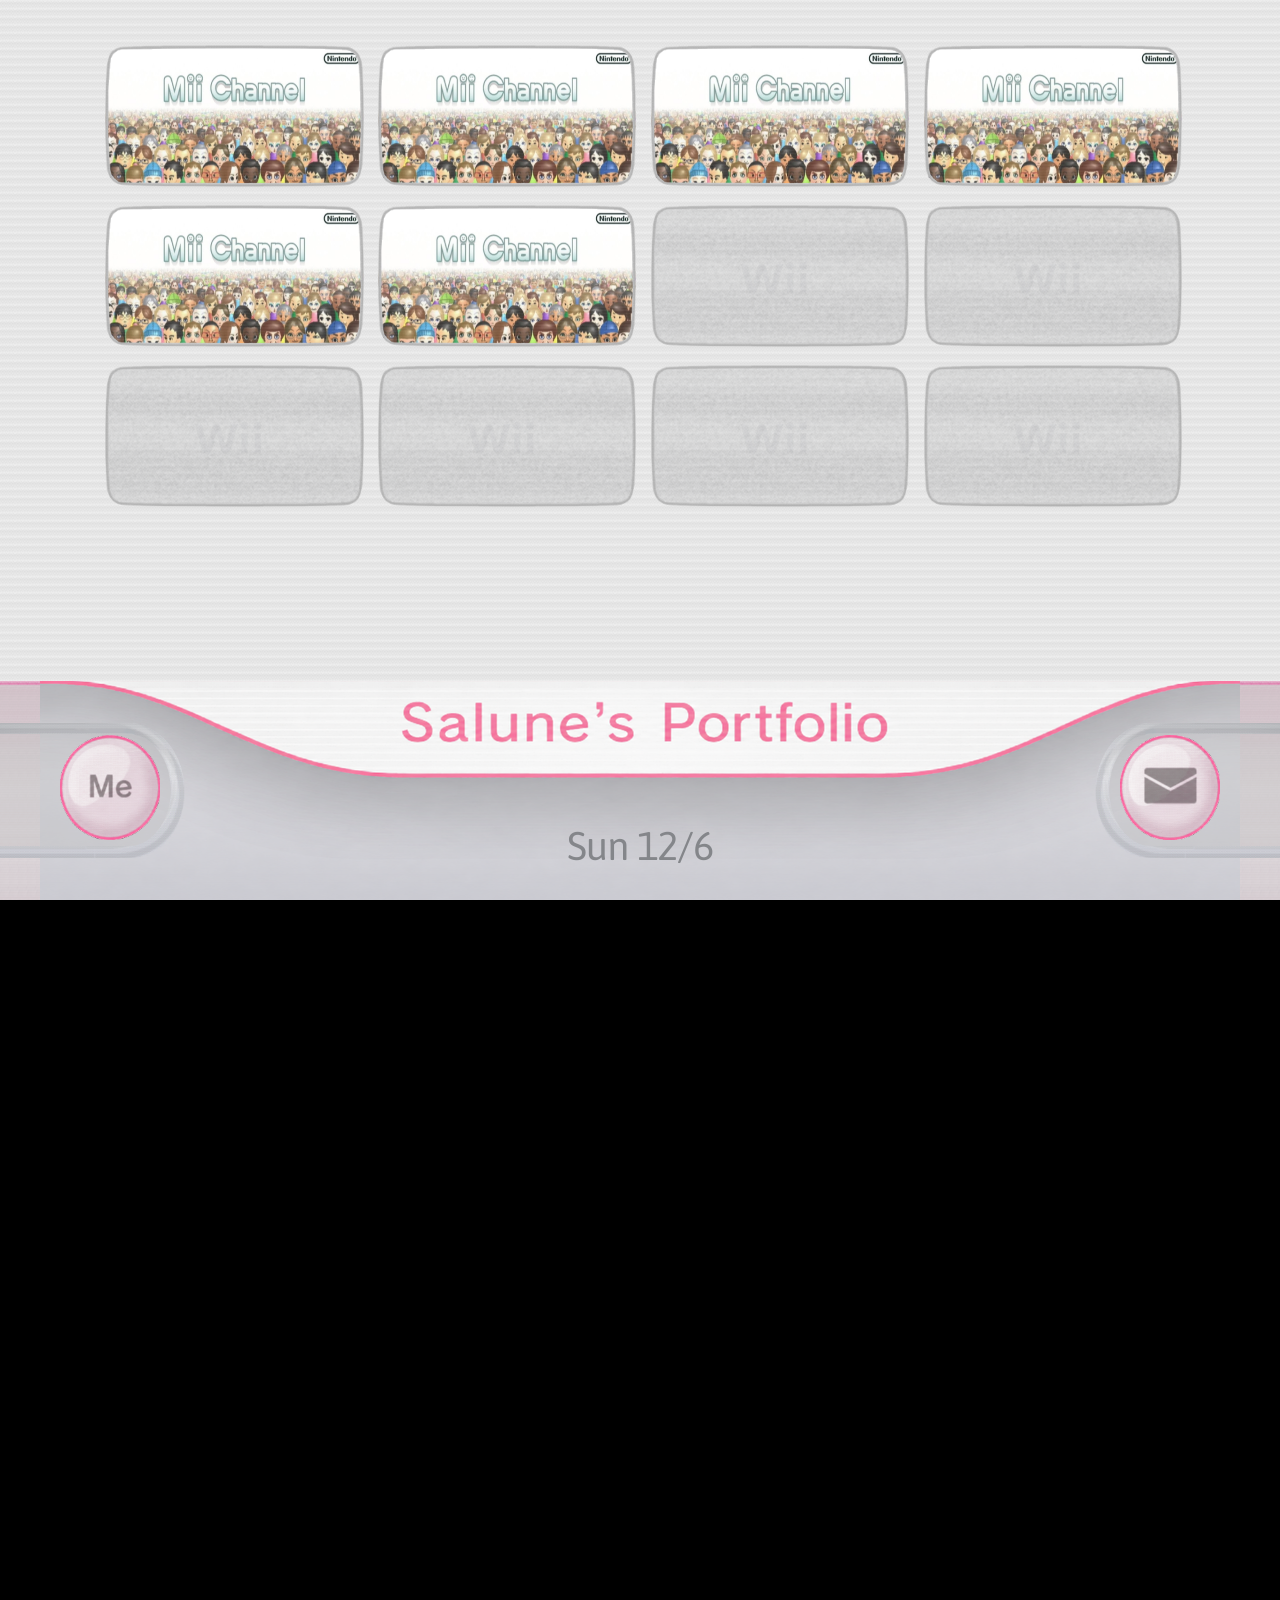
==== commit b761a5c2: "bg fix1" ====
--- a/index.html
+++ b/index.html
@@ -20,7 +20,7 @@
     <div class="black"></div>
 
     <div class="sfx">
-      <!-- <iframe src="assets/audio/bgmusic.html" allow="autoplay" style="display:none" id="music"></iframe> -->
+      
       <audio id="startup" src="assets/audio/startup.mp3" controls></audio>
       <audio id="bg-music" src="assets/audio/bg-music.mp3" loop controls></audio>
       <audio id="hover" src="assets/audio/button-hover.mp3"></audio>
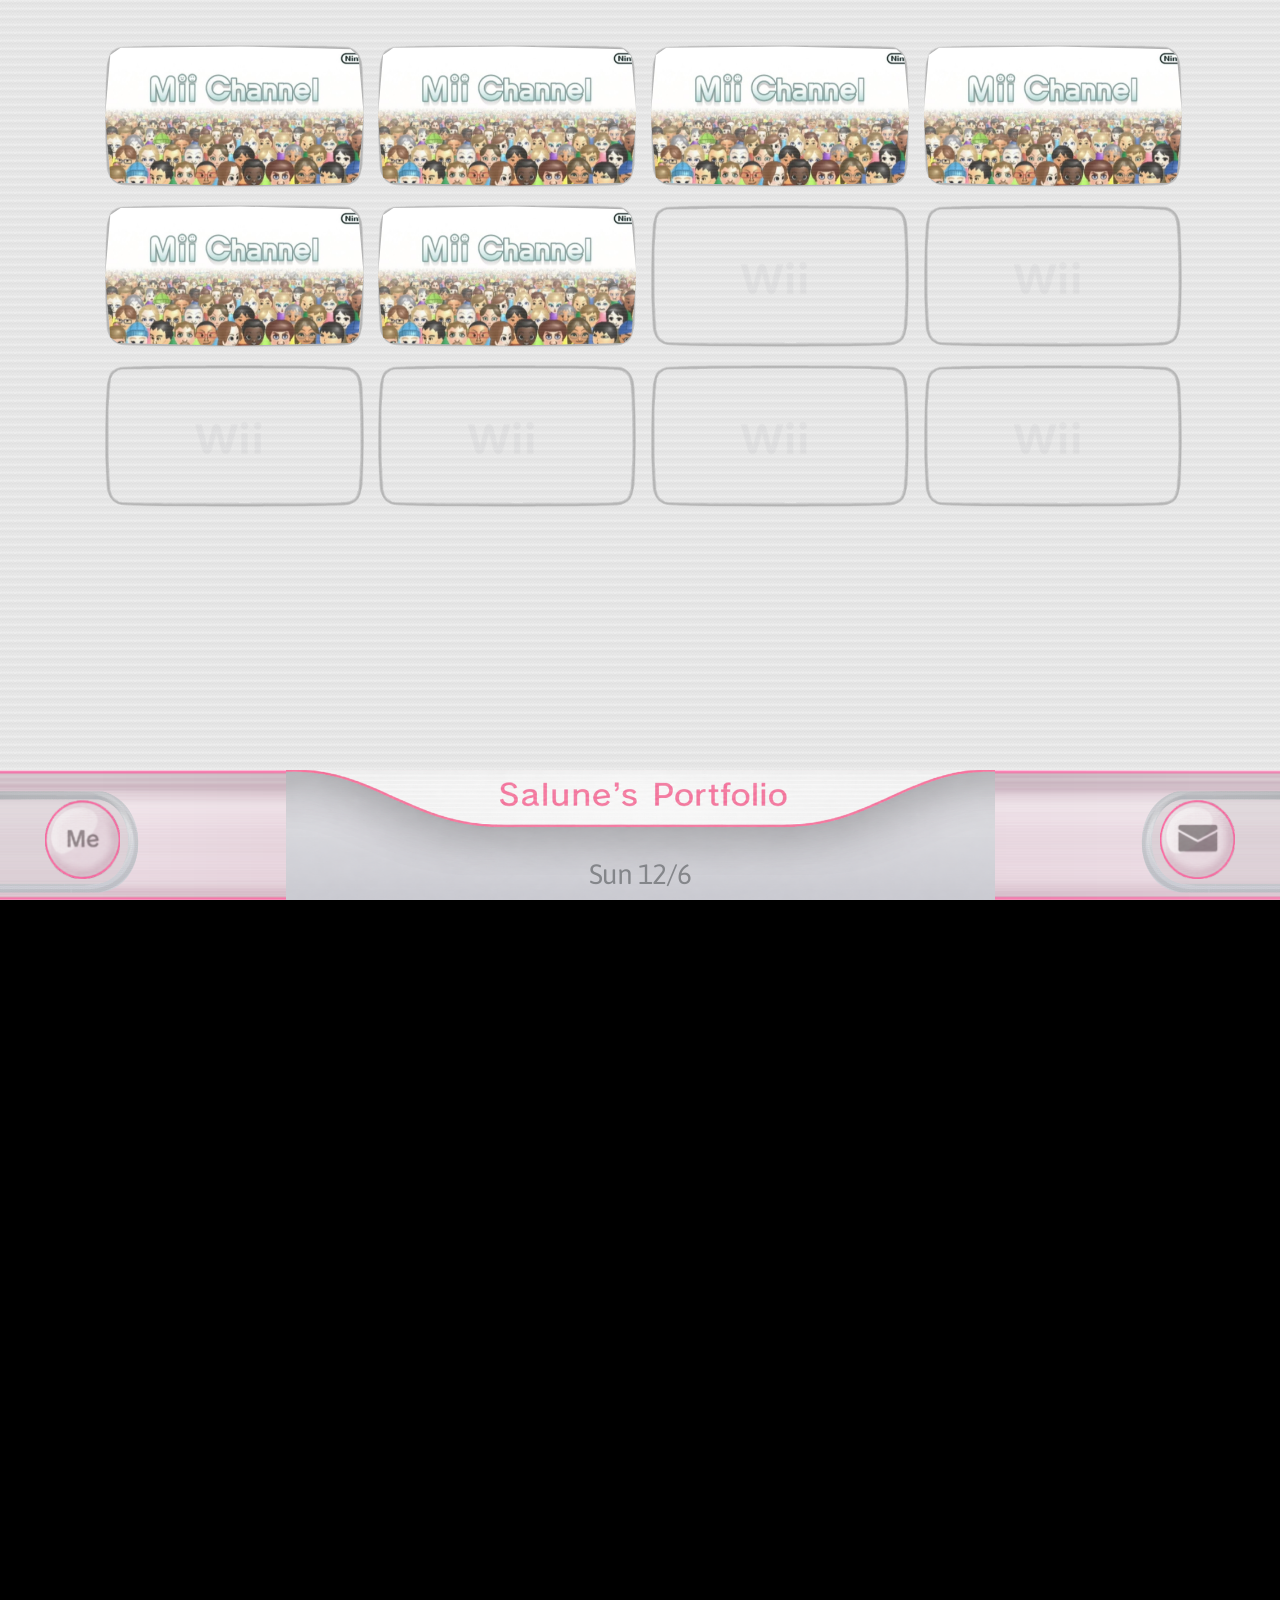
==== commit fc6659e5: "lol bye bye everything" ====
--- a/index.html
+++ b/index.html
@@ -20,13 +20,23 @@
     <div class="black"></div>
 
     <div class="sfx">
-      
-      <audio id="startup" src="assets/audio/startup.mp3" controls></audio>
-      <audio id="bg-music" src="assets/audio/bg-music.mp3" loop controls></audio>
-      <audio id="hover" src="assets/audio/button-hover.mp3"></audio>
-      <audio id="select" src="assets/audio/button-select.mp3"></audio>
-      <audio id="zip" src="assets/audio/zip.mp3"></audio>
-      <audio id="back" src="assets/audio/back.mp3"></audio>
+      <!--
+        Autoplay trick: the hidden iframe loads bgmusic.html which has
+        autoplay on the audio tags — this bypasses browser autoplay policy
+        because iframes with allow="autoplay" can play audio after a
+        user gesture on the parent page (or sometimes immediately).
+        The main audio elements below are the "real" ones used by JS.
+      -->
+      <iframe src="assets/audio/bgmusic.html" allow="autoplay"
+              style="display:none" id="bgmusic-iframe"></iframe>
+
+      <audio id="startup"   src="assets/audio/startup.mp3"   preload="auto"></audio>
+      <audio id="bg-music"  src="assets/audio/bg-music.mp3"  loop preload="auto"></audio>
+      <audio id="hover"     src="assets/audio/button-hover.mp3"  preload="auto"></audio>
+      <audio id="select"    src="assets/audio/button-select.mp3" preload="auto"></audio>
+      <audio id="zip"       src="assets/audio/zip.mp3"        preload="auto"></audio>
+      <audio id="back"      src="assets/audio/back.mp3"       preload="auto"></audio>
+      <audio id="bottomBtn" src="assets/audio/bottom-btn.mp3" preload="auto"></audio>
     </div>
   </body>
 </html>
--- a/assets/css/menu.css
+++ b/assets/css/menu.css
@@ -1,4 +1,8 @@
-/* main menu */
+/* ══════════════════════════════════════════════════════
+   SALUNE — menu.css
+   ══════════════════════════════════════════════════════ */
+
+/* ── Main menu ── */
 
 body.channel-splash {
   background-color: black;
@@ -12,7 +16,9 @@
   background-image: url(../images/bg-pattern.png);
   background-color: lightgrey;
   width: 100%;
+  /* Fill remaining space above the fixed bottom bar */
   height: 100vh;
+  box-sizing: border-box;
 }
 
 .main-menu.channel-splash {
@@ -23,30 +29,47 @@
   visibility: hidden;
 }
 
+/* ── Layout sections ──
+   Bottom section is a fixed bar at the bottom — always visible, never
+   overlaps channels. Top section fills the rest. */
+
+.bottom-section {
+  position: fixed;
+  bottom: 0;
+  left: 0;
+  width: 100%;
+  height: 160px;
+  background: #d2d6db;
+  background-image: url(../images/bottom-bg.png);
+  background-size: 100% 100%;
+  z-index: 200;
+  box-sizing: border-box;
+}
+
 .top-section {
-  height: calc(100% - 219px);
+  /* Stays above the fixed bottom bar */
   padding: 80px;
   padding-top: 3vh;
   padding-bottom: 0;
   box-sizing: border-box;
-}
-
-.bottom-section {
-  height: 219px;
-  background: #d2d6db;
-  background-image: url(../images/bottom-bg.png);
-}
+  /* Reserve bottom space so channels never go behind the bar */
+  margin-bottom: 160px;
+}
+
+/* ── Columns ── */
 
 .col {
   width: 24%;
-  height: 100%;
   display: inline-block;
   box-sizing: border-box;
+  vertical-align: top;
 }
 
 .col.first {
   margin-left: 20px;
 }
+
+/* ── Channel icons ── */
 
 .channel-icon {
   display: block;
@@ -65,8 +88,7 @@
 
 .channel-icon.blank:before {
   position: absolute;
-  top: 0;
-  left: 0;
+  top: 0; left: 0;
   width: 20.2vw;
   height: 11.1vw;
   content: '';
@@ -76,8 +98,7 @@
 
 .channel-icon:after {
   position: absolute;
-  top: 0;
-  left: 0;
+  top: 0; left: 0;
   width: 20.2vw;
   height: 11.1vw;
   content: '';
@@ -85,23 +106,33 @@
   background-size: 100% 100%;
 }
 
+/* GIF thumbnail — always fills the channel icon shape */
+.channel-gif {
+  display: block;
+  width: 100%;
+  height: 100%;
+  object-fit: cover;
+  -webkit-clip-path: polygon(2% 7%, 6% 2%, 52% 1%, 95% 3%, 98% 8%, 100% 49%, 98% 92%, 95% 97%, 50% 99%, 5% 97%, 2% 93%, 0 50%);
+  clip-path: polygon(2% 7%, 6% 2%, 52% 1%, 95% 3%, 98% 8%, 100% 49%, 98% 92%, 95% 97%, 50% 99%, 5% 97%, 2% 93%, 0 50%);
+  transition: opacity 400ms ease;
+  position: relative;
+  z-index: 1;
+}
+
 .channel-icon.occupied .hover {
   position: absolute;
-  top: 0;
-  left: 0;
+  top: 0; left: 0;
   width: 20.2vw;
   height: 11.1vw;
-  content: '';
   background-image: url(../images/channel-hover.png);
   background-size: 100% 100%;
   z-index: 99;
   opacity: 0;
-  transition: 400ms ease;
+  transition: opacity 400ms ease, transform 400ms ease;
   transform: scale(0.94);
 }
 
 .channel-icon.occupied .hover:hover {
-  display: block;
   opacity: 1;
   transform: scale(1.02);
 }
@@ -114,26 +145,23 @@
   display: none !important;
 }
 
-.channel-icon img {
-  display: inherit;
-  width: inherit;
-  height: inherit;
-  /* TODO: does not work in Edge/IE11 and has shoddy browser support */
-  -webkit-clip-path: polygon(2% 7%, 6% 2%, 52% 1%, 95% 3%, 98% 8%, 100% 49%, 98% 92%, 95% 97%, 50% 99%, 5% 97%, 2% 93%, 0 50%);
-  clip-path: polygon(2% 7%, 6% 2%, 52% 1%, 95% 3%, 98% 8%, 100% 49%, 98% 92%, 95% 97%, 50% 99%, 5% 97%, 2% 93%, 0 50%);
-}
+/* ── Bottom bar elements ── */
 
 .bottom-title {
   background-image: url(../images/bottom-title.png);
-  width: 1200px;
-  height: 220px;
+  background-size: contain;
+  background-repeat: no-repeat;
+  background-position: center;
+  width: 100%;
+  max-width: 1200px;
+  height: 100%;
   margin-left: auto;
   margin-right: auto;
 }
 
 .left-button {
   position: absolute;
-  bottom: 42px;
+  bottom: 10px;
   left: 0;
   background-image: url(../images/left-button.png);
   width: 185px;
@@ -141,19 +169,20 @@
   background-size: 100% 100%;
 }
 
-.wii-button {
+.salune-button {
   background-image: url(../images/wii-button.png);
   width: 100px;
   height: 105px;
   position: absolute;
-  bottom: 60px;
+  bottom: 28px;
   left: 60px;
   background-size: 100% 100%;
+  cursor: pointer;
 }
 
 .right-button {
   position: absolute;
-  bottom: 42px;
+  bottom: 10px;
   right: 0;
   background-image: url(../images/right-button.png);
   width: 185px;
@@ -166,10 +195,11 @@
   width: 100px;
   height: 105px;
   position: absolute;
-  bottom: 60px;
+  bottom: 28px;
   right: 60px;
   background-size: 100% 100%;
   z-index: 999;
+  cursor: pointer;
 }
 
 .corner-button {
@@ -184,27 +214,48 @@
   position: absolute;
   color: #84868a;
   font-family: 'Asap', sans-serif;
-  bottom: 32px;
+  bottom: 16px;
   left: 50%;
-  transform: translate(-50%, 0);
+  transform: translateX(-50%);
   font-size: 40px;
   letter-spacing: -1px;
-}
-
-/* channel splash screen */
+  white-space: nowrap;
+}
+
+/* ── Left / right button containers ── */
+
+.left-button-container {
+  position: absolute;
+  bottom: 0;
+  left: 0;
+  width: 220px;
+  height: 100%;
+}
+
+.right-button-container {
+  position: absolute;
+  bottom: 0;
+  right: 0;
+  width: 220px;
+  height: 100%;
+}
+
+/* ── Splash screen ── */
 
 .splash-screen {
-  position: absolute;
+  position: fixed;
   box-sizing: border-box;
-  height: 80vh;
+  /* Fills viewport minus bottom bar */
+  height: calc(100vh - 160px);
   width: 100%;
-  position: absolute;
-  top: -80vh;
+  top: -100vh;
   left: 0;
   background-size: cover;
-  transition: opacity 500ms ease, transform 500ms ease;
+  background-position: center;
+  transition: opacity 500ms ease, transform 500ms ease, top 0s 0s;
   opacity: 0;
   transform: scale(0.3);
+  z-index: 50;
 }
 
 .channel-splash .splash-screen {
@@ -213,19 +264,20 @@
   transform: scale(1);
 }
 
-/* TODO: splash bar animation comes from top for some reason in IE11 */
+/* ── Splash bar (Start / Salune Menu) ── */
 
 .splash-bar {
-  height: 20vh;
+  height: 160px;
   box-sizing: border-box;
   background-color: lightgrey;
+  background-image: url(../images/splash-bar.png);
+  background-size: 100% 100%;
+  border-top: solid 2px black;
   transition: bottom 500ms ease, opacity 500ms ease;
-  border-top: solid 2px black;
-  background-image: url(../images/splash-bar.png);
-  position: absolute;
-  z-index: 99;
+  position: fixed;
+  z-index: 300;
   width: 100%;
-  bottom: -20vh;
+  bottom: -160px;
   left: 0;
   opacity: 0;
 }
@@ -235,75 +287,74 @@
   opacity: 1;
 }
 
+/* ── Splash title ── */
+
+.splash-title {
+  position: absolute;
+  bottom: 2.5vh;
+  left: 50%;
+  transform: translateX(-50%);
+  font-family: 'Asap', sans-serif;
+  font-size: 2.2vw;
+  color: white;
+  text-shadow: 0 2px 12px rgba(0,0,0,0.7);
+  letter-spacing: 0.04em;
+  white-space: nowrap;
+  pointer-events: none;
+  z-index: 10;
+}
+
+/* ── Corner borders (show only in splash) ── */
+
 .border-topleft {
   background-image: url(../images/border-topleft.png);
-  width: 306px;
-  height: 230px;
-  top: 0;
-  left: 0;
-  position: absolute;
-  z-index: 9991;
-}
-
+  width: 306px; height: 230px;
+  top: 0; left: 0;
+  position: fixed; z-index: 9991;
+}
 .border-topright {
   background-image: url(../images/border-topright.png);
-  width: 306px;
-  height: 230px;
-  top: 0;
-  right: 0;
-  position: absolute;
-  z-index: 9992;
-}
-
+  width: 306px; height: 230px;
+  top: 0; right: 0;
+  position: fixed; z-index: 9992;
+}
 .border-bottomleft {
   background-image: url(../images/border-bottomleft.png);
-  width: 306px;
-  height: 230px;
-  bottom: 0;
-  left: 0;
-  position: absolute;
-  z-index: 9993;
-}
-
+  width: 306px; height: 230px;
+  bottom: 0; left: 0;
+  position: fixed; z-index: 9993;
+}
 .border-bottomright {
   background-image: url(../images/border-bottomright.png);
-  width: 306px;
-  height: 230px;
-  bottom: 0;
-  right: 0;
-  position: absolute;
-  z-index: 9994;
-}
-
-.border {
-  display: none;
-}
-
-.channel-splash .border {
-  display: block;
-}
+  width: 306px; height: 230px;
+  bottom: 0; right: 0;
+  position: fixed; z-index: 9994;
+}
+
+.border { display: none; }
+.channel-splash .border { display: block; }
+
+/* ── Splash buttons ── */
 
 .splash-buttons {
   width: 50%;
-  margin-left: auto;
-  margin-right: auto;
+  margin: 0 auto;
   text-align: center;
   padding-top: 4.1vh;
-  height: 20vh;
+  height: 160px;
   box-sizing: border-box;
 }
 
-/* changes for channel -> menu transition */
+/* ── Channel→menu back transition ── */
 
 .splash-switch .main-menu {
   transition: transform 400ms;
 }
-
 .splash-switch .splash-screen {
   top: 0;
 }
 
-/* buttons */
+/* ── Buttons ── */
 
 .btn {
   background-image: url(../images/btn-texture.png);
@@ -315,26 +366,22 @@
   margin-left: 4.5vw;
   margin-right: 4.5vw;
   text-decoration: none;
-  line-height: 100%;
   font-family: 'Asap', sans-serif;
   color: #474747 !important;
   font-size: 2.2vw;
   line-height: calc(4.5vw + 5px);
-  cursor: url(../images/cursor.png), auto !important; /* TODO: does not work in IE11, buggy in Chrome OS */
+  cursor: url(../images/cursor.png), auto !important;
   transform: scale(1);
   transition: 150ms ease;
 }
 
-.btn:hover {
-  transform: scale(1.1);
-}
+.btn:hover { transform: scale(1.1); }
 
 .btn:before {
   background-image: url(../images/btn-left.png);
   background-size: 100% 100%;
   background-repeat: no-repeat;
-  height: 5vw;
-  width: 2.2vw;
+  height: 5vw; width: 2.2vw;
   display: inline-block;
   content: '';
   position: absolute;
@@ -345,171 +392,32 @@
   background-image: url(../images/btn-right.png);
   background-size: 100% 100%;
   background-repeat: no-repeat;
-  height: 5vw;
-  width: 2.2vw;
+  height: 5vw; width: 2.2vw;
   display: inline-block;
   content: '';
   position: absolute;
   right: -2.2vw;
 }
 
-
-/* Unsupported display */
-
-.screen-message {
-  display: none;
-  position: absolute;
-  background: rgba(0, 0, 0, 0.8);
-  color: white;
-  font-family: sans-serif;
-  top: 20px;
-  top: 0;
-  left: 0;
-  width: 100vw;
-  height: 100vh;
-  text-align: center;
-}
-
-.screen-message.hidden {
-  visibility: none;
-  top: 100vh;
-}
-
-.screen-message p {
-  margin-top: 40px;
-  max-width: 500px;
-  margin-left: auto;
-  margin-right: auto;
-}
-
-@media only screen and (max-height: 469px) , screen and (max-width: 1220px) , screen and (width: 1280px) and (height: 1024px) {
-    .screen-message {
-        display: block !important;
-    }
-}
-
-/* SFX */
-
-.sfx {
-  display: none;
-}
-
-/* Animation */
+/* ── Screen message: DISABLED ──
+   We handle all screen sizes gracefully instead */
+.screen-message { display: none !important; }
+
+/* ── SFX hidden ── */
+.sfx { display: none; }
+
+/* ── Blank channel animation ── */
 
 .channel-icon.blank {
-  -webkit-animation: play 0.3s steps(3) infinite;
-  -moz-animation: play 0.3s steps(3) infinite;
-  -ms-animation: play 0.3s steps(3) infinite;
-  -o-animation: play 0.3s steps(3) infinite;
   animation: play 0.3s steps(3) infinite;
-}
-
-@-webkit-keyframes play {
-  from { background-position-x: 0px; }
-  to { background-position-x: calc(100% * 3 - 1px); }
-}
-
-@-moz-keyframes play {
-  from { background-position-x: 0px; }
-  to { background-position-x: calc(100% * 3 - 1px); }
-}
-
-@-ms-keyframes play {
-  from { background-position-x: 0px; }
-  to { background-position-x: calc(100% * 3 - 1px); }
-}
-
-@-o-keyframes play {
-  from { background-position-x: 0px; }
-  to { background-position-x: calc(100% * 3 - 1px); }
 }
 
 @keyframes play {
   from { background-position-x: 0px; }
-  to { background-position-x: calc(100% * 3 - 1px); }
-}
-
-/* mini mode */
-
-@media only screen and (max-height: 718px) {
-  .top-section {
-    height: calc(100% - 130px);
-  }
-
-  .bottom-section {
-    height: 130px;
-    background-image: url(../images/mini-bottom-bg.png);
-  }
-
-  .left-button-container {
-    transform: scale(0.6);
-    transform-origin: left;
-  }
-
-  .right-button-container {
-    transform: scale(0.6);
-    transform-origin: right;
-  }
-
-  .left-button, .right-button {
-    bottom: 180px;
-  }
-
-  .corner-button {
-    bottom: 197px;
-	}
-
-  .bottom-title {
-    transform-origin: top;
-    transform: scale(0.65);
-  }
-
-  .date {
-    font-size: 22px;
-    bottom: 17px;
-  }
-}
-
-@media only screen and (max-height: 826px) {
-  .top-section {
-    padding-top: 1em !important;
-  }
-}
-
-@media only screen and (max-height: 640px) {
-  .channels {
-    transform: scale(0.9);
-  }
-}
-
-/*
-@media only screen and (max-height: 600px) {
-  .channels {
-    transform: scale(0.8);
-		transform-origin: top;
-  }
-}
-
-@media only screen and (max-height: 524px) {
-  .channels {
-    transform: scale(0.7);
-		transform-origin: top;
-  }
-} */
-
-/* widescreen fixes */
-
-@media only screen and (min-width: 1720px) {
-  .top-section {
-    transform: scale(0.9);
-    padding-top: 0em !important;
-  }
-}
-
-/******************/
-/*    testing     */
-/* needs 2b moved */
-/******************/
+  to   { background-position-x: calc(100% * 3 - 1px); }
+}
+
+/* ── Channels container ── */
 
 .channels {
   max-width: 1920px;
@@ -517,54 +425,37 @@
   margin-right: auto;
 }
 
-@media only screen and (min-width: 1920px) {
-  .channel-icon, .channel-icon *, .channel-icon:after, .channel-icon:before {
-    width: 387px !important;
-    height: 213px !important;
-  }
-}
-
-@media only screen and (max-height: 47vw) {
-  .channel-icon, .channel-icon *, .channel-icon:after, .channel-icon:before {
-    width: 40vh !important;
-    height: 22.5vh !important;
-    max-width: 439px !important;
-    max-height: 247px !important;
-  }
-
-  .channels-container {
-
-  }
-}
-
-/* ══════════════════════════════════════════════
-   SPLASH TITLE
-   ══════════════════════════════════════════════ */
-
-.splash-title {
-  position: absolute;
-  bottom: 2.5vh;
-  left: 50%;
-  transform: translateX(-50%);
-  font-family: 'Asap', sans-serif;
-  font-size: 2.2vw;
-  color: white;
-  text-shadow: 0 2px 12px rgba(0,0,0,0.7);
-  letter-spacing: 0.04em;
-  white-space: nowrap;
-  pointer-events: none;
-}
-
-/* ══════════════════════════════════════════════
+/* ══════════════════════════════════════════════════════
+   WARNING OVERLAY
+   ══════════════════════════════════════════════════════ */
+
+.warning-overlay {
+  display: none;
+  position: fixed;
+  inset: 0;
+  z-index: 999990;
+  background: black;
+  align-items: center;
+  justify-content: center;
+}
+
+.warning-img {
+  max-width: 80vw;
+  max-height: 80vh;
+  object-fit: contain;
+  opacity: 0;
+}
+
+/* ══════════════════════════════════════════════════════
    VIDEO MODAL
-   ══════════════════════════════════════════════ */
+   ══════════════════════════════════════════════════════ */
 
 .video-modal {
   display: none;
   position: fixed;
   inset: 0;
-  z-index: 99999;
-  background: rgba(0, 0, 0, 0.88);
+  z-index: 999999;
+  background: rgba(0,0,0,0.88);
   align-items: center;
   justify-content: center;
 }
@@ -588,8 +479,7 @@
 
 .video-modal-close {
   position: absolute;
-  top: -2.8rem;
-  right: 0;
+  top: -2.8rem; right: 0;
   background: transparent;
   border: 1px solid rgba(255,255,255,0.4);
   color: white;
@@ -601,58 +491,85 @@
   transition: background 200ms;
 }
 
-.video-modal-close:hover {
-  background: rgba(255,255,255,0.12);
-}
-
-/* ══════════════════════════════════════════════
-   MOBILE — portrait, 2-column, scrollable
-   Max-width: 768px
-   ══════════════════════════════════════════════ */
+.video-modal-close:hover { background: rgba(255,255,255,0.12); }
+
+/* ══════════════════════════════════════════════════════
+   RESPONSIVE SCALING — no hard breakpoint cutoffs.
+   The bottom bar smoothly scales down; channels scale
+   with viewport so they never clip into the bar.
+   ══════════════════════════════════════════════════════ */
+
+/* At narrower widths, reduce bottom bar height proportionally */
+@media only screen and (max-width: 1400px) {
+  .bottom-section { height: 130px; background-image: url(../images/mini-bottom-bg.png); }
+  .top-section    { margin-bottom: 130px; }
+  .splash-screen  { height: calc(100vh - 130px); }
+  .splash-bar     { height: 130px; bottom: -130px; }
+  .channel-splash .splash-bar { bottom: 0; }
+  .splash-buttons { height: 130px; padding-top: 2.5vh; }
+  .left-button-container  { transform: scale(0.75); transform-origin: bottom left;  }
+  .right-button-container { transform: scale(0.75); transform-origin: bottom right; }
+  .date  { font-size: 28px; bottom: 10px; }
+}
+
+@media only screen and (max-width: 1100px) {
+  .bottom-section { height: 100px; }
+  .top-section    { margin-bottom: 100px; padding: 40px; padding-top: 2vh; padding-bottom: 0; }
+  .splash-screen  { height: calc(100vh - 100px); }
+  .splash-bar     { height: 100px; bottom: -100px; }
+  .channel-splash .splash-bar { bottom: 0; }
+  .splash-buttons { height: 100px; padding-top: 1.8vh; }
+  .left-button-container  { transform: scale(0.55); transform-origin: bottom left;  }
+  .right-button-container { transform: scale(0.55); transform-origin: bottom right; }
+  .date  { font-size: 20px; bottom: 8px; }
+  .btn   { height: 7vw; width: 18vw; font-size: 3vw; line-height: calc(6.5vw + 5px); }
+  .btn:before, .btn:after { height: 7vw; width: 3vw; }
+  .btn:before { left: -3vw; }
+  .btn:after  { right: -3vw; }
+}
 
 @media only screen and (max-width: 768px) {
-
-  /* Allow scrolling on mobile */
-  html, body {
-    overflow: auto !important;
-    height: auto !important;
-  }
-
-  .app {
-    height: auto !important;
-    min-height: 100vh;
-  }
-
-  /* Main menu fills content height, not viewport */
-  .main-menu {
-    height: auto !important;
-    min-height: 100vh;
-    padding-bottom: 90px; /* leave room for fixed bottom bar */
-  }
-
-  /* Top section is auto height */
+  /* No scrolling — single screen */
+  html, body { overflow: hidden !important; height: 100% !important; }
+  .app { height: 100vh !important; }
+
+  .bottom-section {
+    height: 70px;
+    background-image: url(../images/mini-bottom-bg.png);
+    background-size: cover;
+    display: flex;
+    align-items: center;
+    justify-content: center;
+  }
+
   .top-section {
-    height: auto !important;
-    padding: 16px 8px 8px !important;
-  }
-
-  /* 2-column grid for channels */
+    margin-bottom: 70px;
+    padding: 8px !important;
+    height: calc(100vh - 70px);
+    overflow: hidden;
+    display: flex;
+    align-items: center;
+  }
+
+  .splash-screen  { height: calc(100vh - 70px); }
+  .splash-bar     { height: 70px; bottom: -70px; }
+  .channel-splash .splash-bar { bottom: 0; }
+  .splash-buttons { height: 70px; padding-top: 1vh; }
+
+  /* 2-column grid */
   .channels {
     display: grid !important;
     grid-template-columns: 1fr 1fr;
+    width: 100%;
     gap: 0;
-    max-width: 100%;
-  }
-
-  /* Each col becomes a normal block cell in the grid */
+  }
+
   .col, .col.first {
     width: 100% !important;
-    height: auto !important;
     display: block !important;
     margin-left: 0 !important;
   }
 
-  /* Channel icons scale to fit 2-column layout */
   .channel-icon,
   .channel-icon *,
   .channel-icon:after,
@@ -663,104 +580,56 @@
     max-height: none !important;
   }
 
-  .channel-icon {
-    margin: 4px auto !important;
-  }
-
-  /* Fixed bottom bar */
-  .bottom-section {
-    position: fixed !important;
-    bottom: 0 !important;
-    left: 0 !important;
-    width: 100% !important;
-    height: 70px !important;
-    z-index: 500;
-    background-image: url(../images/mini-bottom-bg.png);
-    background-size: cover;
-    display: flex;
-    align-items: center;
-    justify-content: center;
-  }
-
-  /* Hide decorative left/right button art on mobile — too wide */
-  .left-button,
-  .right-button,
+  .channel-icon { margin: 3px auto !important; }
+
+  /* Shrink bottom bar content to fit */
   .left-button-container,
   .right-button-container {
-    display: none !important;
-  }
-
-  /* Date centered in bottom bar */
-  .date {
-    position: static !important;
-    transform: none !important;
-    font-size: 18px !important;
-    bottom: auto !important;
-    left: auto !important;
-  }
-
-  /* Bottom title hidden on mobile (too wide) */
-  .bottom-title {
-    display: none !important;
-  }
-
-  /* Splash screen takes full height */
-  .splash-screen {
-    height: calc(100vh - 90px) !important;
-  }
-
-  /* Splash bar stays fixed at bottom on mobile */
-  .splash-bar {
-    position: fixed !important;
-    height: 90px !important;
-    bottom: -90px !important;
-  }
-
-  .channel-splash .splash-bar {
-    bottom: 0 !important;
-  }
-
-  /* Splash title size */
-  .splash-title {
-    font-size: 5vw;
-    bottom: 1.5vh;
-  }
-
-  /* Buttons in splash bar */
+    transform: scale(0.32) !important;
+    width: auto;
+  }
+
+  .left-button-container  { transform-origin: bottom left  !important; }
+  .right-button-container { transform-origin: bottom right !important; }
+
+  .date { font-size: 14px !important; bottom: 6px !important; }
+
+  .bottom-title { display: none; }
+
   .btn {
-    height: 9vw !important;
-    width: 28vw !important;
-    font-size: 4vw !important;
-    line-height: calc(8vw + 5px) !important;
-    margin-left: 3vw !important;
-    margin-right: 3vw !important;
-  }
-
-  .btn:before {
-    height: 9vw !important;
-    width: 4vw !important;
-    left: -4vw !important;
-  }
-
-  .btn:after {
-    height: 9vw !important;
-    width: 4vw !important;
-    right: -4vw !important;
-  }
-
-  /* Corner borders too large for mobile, hide them */
-  .border {
-    display: none !important;
-  }
-
-  /* Video modal full-screen on mobile */
-  .video-modal-inner {
-    width: 95vw;
-  }
-
-  /* Hide the screen-message warning on mobile since we handle it */
-  .screen-message {
-    display: none !important;
-  }
-
-}
+    height: 9vw !important; width: 26vw !important;
+    font-size: 3.5vw !important;
+    line-height: calc(8.5vw + 5px) !important;
+    margin-left: 2vw !important; margin-right: 2vw !important;
+  }
+  .btn:before { height: 9vw !important; width: 3.5vw !important; left: -3.5vw !important; }
+  .btn:after  { height: 9vw !important; width: 3.5vw !important; right: -3.5vw !important; }
+
+  .border { display: none !important; }
+  .splash-title { font-size: 5vw; }
+
+  .video-modal-inner { width: 95vw; }
+}
+
+/* Widescreen */
+@media only screen and (min-width: 1720px) {
+  .top-section { transform: scale(0.9); padding-top: 0 !important; }
+}
+
+@media only screen and (min-width: 1920px) {
+  .channel-icon, .channel-icon *, .channel-icon:after, .channel-icon:before {
+    width: 387px !important; height: 213px !important;
+  }
+}
+
+/* Short viewports: shrink channels to fit above bar */
+@media only screen and (max-height: 600px) {
+  .channel-icon, .channel-icon *, .channel-icon:after, .channel-icon:before {
+    width: 38vh !important; height: 21vh !important;
+    max-width: 387px !important; max-height: 213px !important;
+  }
+}
+
+@media only screen and (max-height: 826px) {
+  .top-section { padding-top: 1em !important; }
+}
